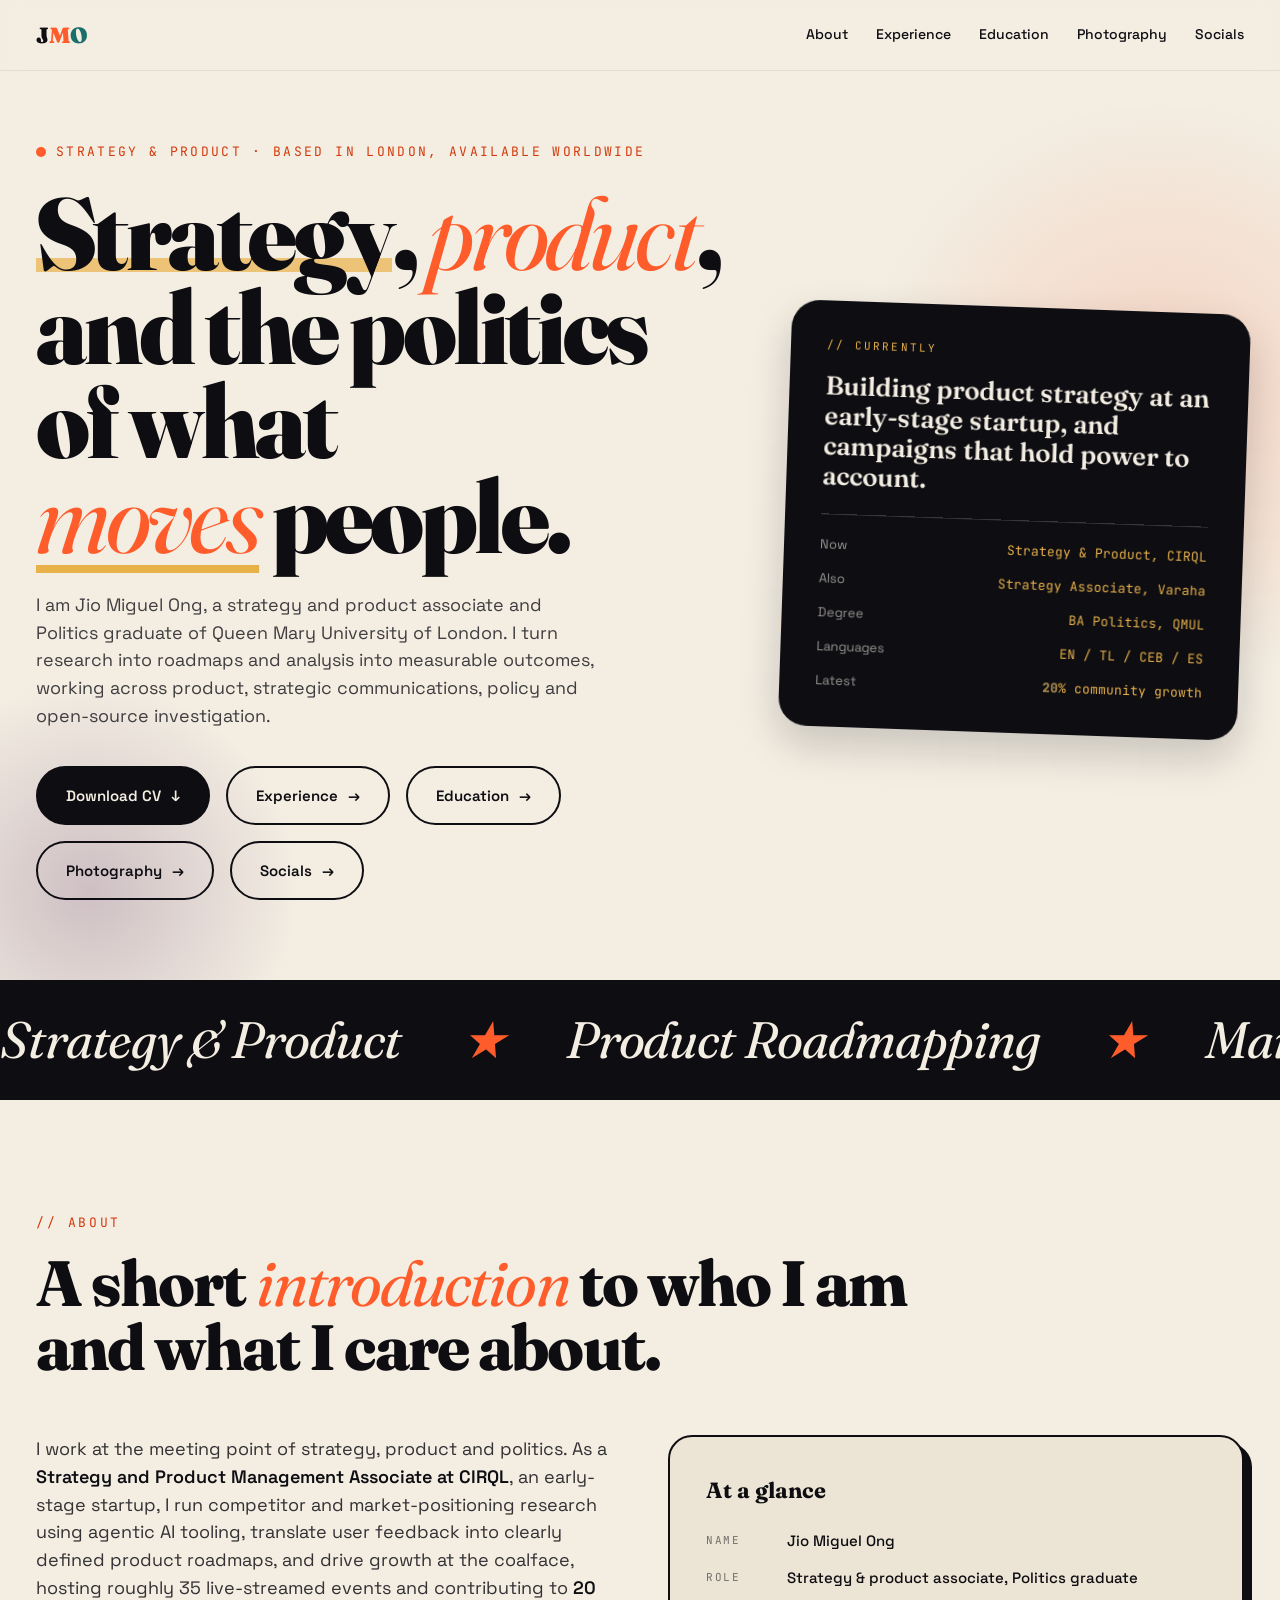
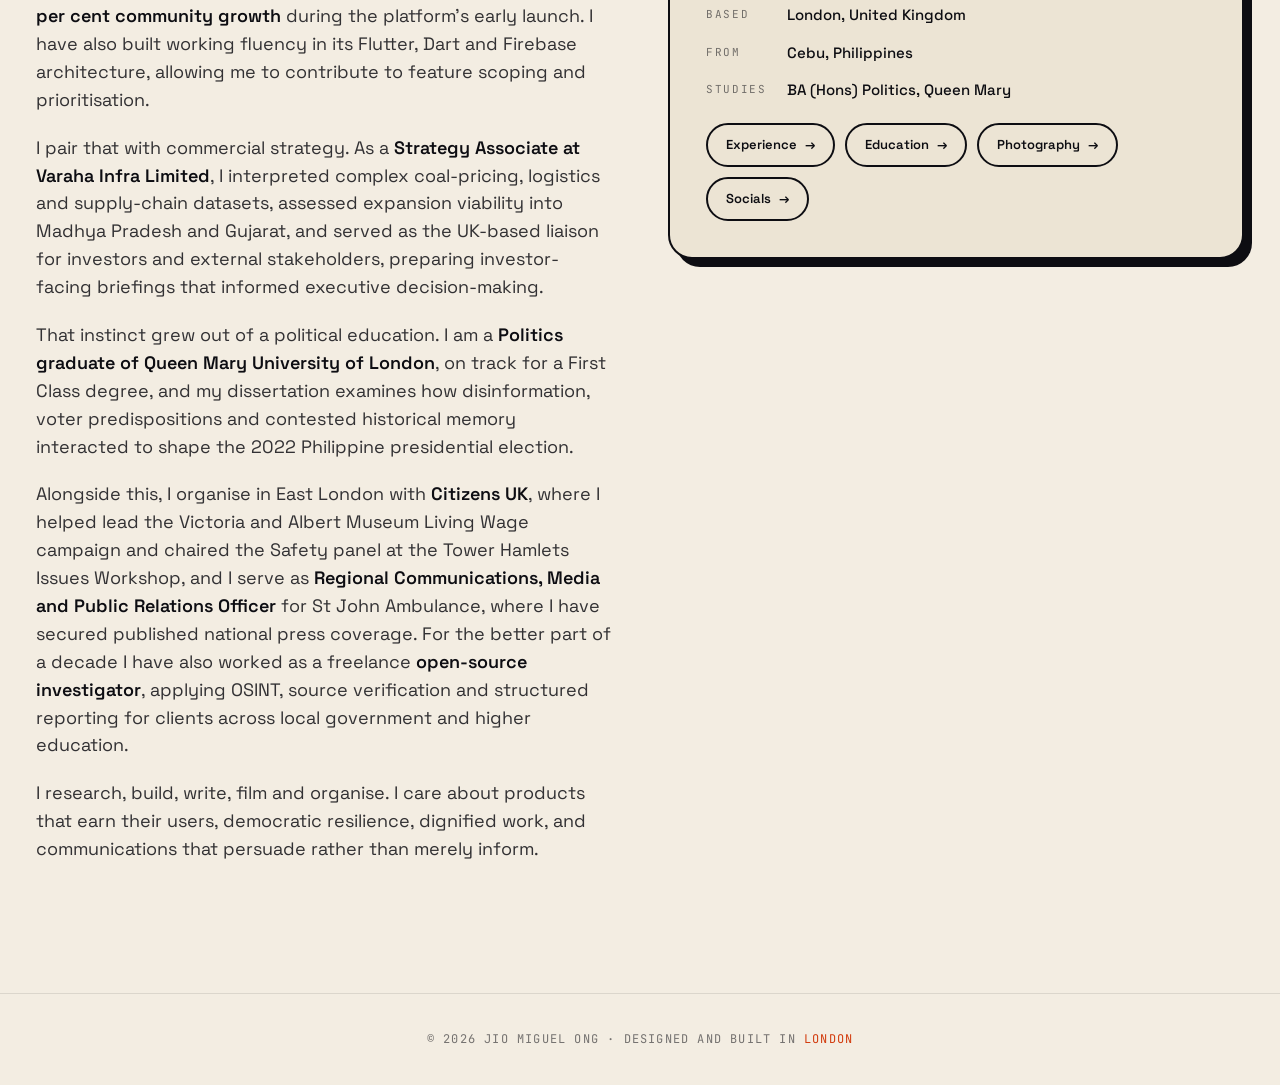
==== index.html @ e97c3dbd "Update font weights for JetBrains Mono in index.html" ====
<!DOCTYPE html>
<html lang="en">
<head>
<meta charset="UTF-8" />
<meta name="viewport" content="width=device-width, initial-scale=1.0" />
<title>Jio Miguel Ong</title>
<meta name="description" content="Personal site of Jio Miguel Ong: strategy and product associate, Politics graduate of Queen Mary University of London, strategic communications professional, community organiser and open-source investigator based in London." />
<link rel="icon" href="/favicon.ico" sizes="any">
<link rel="icon" href="/assets/favicon.svg" type="image/svg+xml">
<link rel="apple-touch-icon" href="/assets/apple-touch-icon.png">
<link rel="preconnect" href="https://fonts.googleapis.com">
<link rel="preconnect" href="https://fonts.gstatic.com" crossorigin>
<link href="https://fonts.googleapis.com/css2?family=Space+Grotesk:wght@400;500;600;700&family=Fraunces:opsz,wght@9..144,400;9..144,600;9..144,800;9..144,900&family=JetBrains+Mono:wght@400;500;700;800&display=swap" rel="stylesheet">
<style>
  :root {
    --ink: #0d0d12;
    --paper: #f3ede2;
    --paper-soft: #ece4d4;
    --accent: #ff5c2b;
    --accent-deep: #d23b0d;
    --plum: #4a1d57;
    --teal: #1a6f6a;
    --gold: #e8b14a;
    --line: #1a1a22;
    --shadow: 0 18px 40px rgba(13, 13, 18, 0.18);
  }

  * { box-sizing: border-box; margin: 0; padding: 0; }

  html { scroll-behavior: smooth; }

  body {
    font-family: "Space Grotesk", -apple-system, system-ui, sans-serif;
    background: var(--paper);
    color: var(--ink);
    line-height: 1.55;
    overflow-x: hidden;
    -webkit-font-smoothing: antialiased;
  }

  ::selection { background: var(--accent); color: var(--paper); }

  a { color: inherit; text-decoration: none; }

  /* =========== NAV =========== */
  nav.top {
    position: fixed;
    top: 0; left: 0; right: 0;
    z-index: 50;
    display: flex;
    justify-content: space-between;
    align-items: center;
    padding: 18px 36px;
    background: rgba(243, 237, 226, 0.85);
    backdrop-filter: blur(10px);
    border-bottom: 1px solid rgba(13, 13, 18, 0.08);
  }
  nav.top .brand {
    font-family: "Fraunces", serif;
    font-weight: 900;
    font-size: 22px;
    letter-spacing: -0.02em;
  }
  nav.top .brand span { color: var(--accent); }
  nav.top ul {
    display: flex;
    gap: 28px;
    list-style: none;
    font-size: 14px;
    font-weight: 500;
    flex-wrap: nowrap;
    min-width: 0;
    overflow-x: auto;
    scrollbar-width: none;
    -webkit-overflow-scrolling: touch;
  }
  nav.top ul::-webkit-scrollbar { display: none; }
  nav.top ul li { flex: 0 0 auto; }
  nav.top ul a {
    position: relative;
    padding-bottom: 4px;
    transition: color 0.25s ease;
  }
  nav.top ul a::after {
    content: "";
    position: absolute;
    left: 0; bottom: 0;
    width: 0; height: 2px;
    background: var(--accent);
    transition: width 0.3s ease;
  }
  nav.top ul a:hover { color: var(--accent); }
  nav.top ul a:hover::after { width: 100%; }

  /* =========== HERO =========== */
  .hero {
    min-height: 100vh;
    padding: 140px 36px 80px;
    display: grid;
    grid-template-columns: 1.2fr 0.8fr;
    gap: 60px;
    align-items: center;
    position: relative;
    overflow: hidden;
  }
  .hero::before {
    content: "";
    position: absolute;
    top: 10%;
    right: -180px;
    width: 600px;
    height: 600px;
    background: radial-gradient(circle, var(--accent) 0%, transparent 70%);
    opacity: 0.18;
    border-radius: 50%;
    animation: drift 14s ease-in-out infinite;
  }
  .hero::after {
    content: "";
    position: absolute;
    bottom: -120px;
    left: -120px;
    width: 420px;
    height: 420px;
    background: radial-gradient(circle, var(--plum) 0%, transparent 70%);
    opacity: 0.22;
    border-radius: 50%;
    animation: drift 18s ease-in-out infinite reverse;
  }
  @keyframes drift {
    0%, 100% { transform: translate(0, 0) scale(1); }
    50% { transform: translate(40px, -30px) scale(1.08); }
  }

  .hero-text { position: relative; z-index: 2; }
  .hero-eyebrow {
    display: inline-flex;
    align-items: center;
    gap: 10px;
    font-family: "JetBrains Mono", monospace;
    font-size: 13px;
    text-transform: uppercase;
    letter-spacing: 0.18em;
    margin-bottom: 24px;
    color: var(--accent-deep);
  }
  .hero-eyebrow .dot {
    width: 10px; height: 10px;
    border-radius: 50%;
    background: var(--accent);
    animation: pulse 2s ease-in-out infinite;
  }
  @keyframes pulse {
    0%, 100% { opacity: 1; transform: scale(1); }
    50% { opacity: 0.45; transform: scale(1.4); }
  }

  .hero h1 {
    font-family: "Fraunces", serif;
    font-weight: 900;
    font-size: clamp(48px, 8vw, 116px);
    line-height: 0.92;
    letter-spacing: -0.035em;
    margin-bottom: 28px;
  }
  .hero h1 em {
    font-style: italic;
    font-weight: 400;
    color: var(--accent);
  }
  .hero h1 .underline {
    position: relative;
    display: inline-block;
  }
  .hero h1 .underline::after {
    content: "";
    position: absolute;
    bottom: 8px; left: 0; right: 0;
    height: 14px;
    background: var(--gold);
    z-index: -1;
    opacity: 0.7;
  }

  .hero-lede {
    font-size: clamp(17px, 1.4vw, 21px);
    max-width: 560px;
    margin-bottom: 36px;
    color: rgba(13, 13, 18, 0.78);
  }

  .hero-cta {
    display: flex;
    gap: 16px;
    flex-wrap: wrap;
  }
  .btn {
    display: inline-flex;
    align-items: center;
    gap: 10px;
    padding: 16px 28px;
    border-radius: 999px;
    font-weight: 600;
    font-size: 15px;
    transition: transform 0.2s ease, box-shadow 0.2s ease;
    border: 2px solid var(--ink);
  }
  .btn-primary {
    background: var(--ink);
    color: var(--paper);
  }
  .btn-primary:hover {
    transform: translate(-3px, -3px);
    box-shadow: 6px 6px 0 var(--accent);
  }
  .btn-ghost { background: transparent; }
  .btn-ghost:hover {
    transform: translate(-3px, -3px);
    box-shadow: 6px 6px 0 var(--ink);
  }
  .btn .arrow { transition: transform 0.25s ease; }
  .btn:hover .arrow { transform: translateX(4px); }

  .hero-card {
    position: relative;
    z-index: 2;
    background: var(--ink);
    color: var(--paper);
    padding: 36px;
    border-radius: 28px;
    transform: rotate(2deg);
    box-shadow: var(--shadow);
    transition: transform 0.4s ease;
  }
  .hero-card:hover { transform: rotate(0deg) scale(1.02); }
  .hero-card .label {
    font-family: "JetBrains Mono", monospace;
    font-size: 11px;
    text-transform: uppercase;
    letter-spacing: 0.2em;
    color: var(--gold);
    margin-bottom: 18px;
  }
  .hero-card h3 {
    font-family: "Fraunces", serif;
    font-size: 26px;
    line-height: 1.15;
    font-weight: 600;
    margin-bottom: 22px;
  }
  .hero-card .ticker {
    display: flex;
    flex-direction: column;
    gap: 14px;
    border-top: 1px solid rgba(243, 237, 226, 0.18);
    padding-top: 20px;
  }
  .hero-card .ticker-row {
    display: flex;
    justify-content: space-between;
    font-size: 13px;
    align-items: baseline;
  }
  .hero-card .ticker-row span:first-child { opacity: 0.6; }
  .hero-card .ticker-row span:last-child {
    font-family: "JetBrains Mono", monospace;
    color: var(--gold);
  }

  /* =========== MARQUEE =========== */
  .marquee {
    background: var(--ink);
    color: var(--paper);
    overflow: hidden;
    border-top: 2px solid var(--ink);
    border-bottom: 2px solid var(--ink);
    padding: 18px 0;
    font-family: "Fraunces", serif;
    font-style: italic;
    font-size: clamp(28px, 4vw, 56px);
    letter-spacing: -0.02em;
  }
  .marquee-track {
    display: flex;
    gap: 60px;
    animation: scroll 36s linear infinite;
    white-space: nowrap;
    width: max-content;
  }
  .marquee-track span { display: inline-flex; align-items: center; gap: 60px; }
  .marquee-track .star { color: var(--accent); }
  @keyframes scroll {
    from { transform: translateX(0); }
    to { transform: translateX(-50%); }
  }

  /* =========== SECTION SHARED =========== */
  section {
    padding: 110px 36px;
    max-width: 1280px;
    margin: 0 auto;
    position: relative;
  }
  .section-tag {
    font-family: "JetBrains Mono", monospace;
    font-size: 13px;
    text-transform: uppercase;
    letter-spacing: 0.2em;
    color: var(--accent-deep);
    margin-bottom: 18px;
    display: inline-block;
  }
  .section-title {
    font-family: "Fraunces", serif;
    font-weight: 800;
    font-size: clamp(38px, 5vw, 72px);
    line-height: 1;
    letter-spacing: -0.03em;
    margin-bottom: 56px;
    max-width: 880px;
  }
  .section-title em {
    font-style: italic;
    font-weight: 400;
    color: var(--accent);
  }

  /* =========== ABOUT =========== */
  #about { background: var(--paper); }
  .about-grid {
    display: grid;
    grid-template-columns: 1fr 1fr;
    gap: 56px;
    align-items: start;
  }
  .about-prose p {
    font-size: 18px;
    margin-bottom: 20px;
    color: rgba(13, 13, 18, 0.84);
  }
  .about-prose strong { color: var(--ink); font-weight: 600; }

  .about-quick {
    background: var(--paper-soft);
    border: 2px solid var(--ink);
    border-radius: 24px;
    padding: 36px;
    box-shadow: 8px 8px 0 var(--ink);
    position: sticky;
    top: 110px;
  }
  .about-quick h4 {
    font-family: "Fraunces", serif;
    font-weight: 700;
    font-size: 22px;
    margin-bottom: 22px;
  }
  .about-quick dl {
    display: grid;
    grid-template-columns: auto 1fr;
    gap: 14px 20px;
    font-size: 15px;
  }
  .about-quick dt {
    font-family: "JetBrains Mono", monospace;
    font-size: 11px;
    text-transform: uppercase;
    letter-spacing: 0.15em;
    color: rgba(13, 13, 18, 0.55);
    align-self: center;
  }
  .about-quick dd { font-weight: 500; }

  .pill-row {
    display: flex;
    flex-wrap: wrap;
    gap: 8px;
    margin-top: 22px;
  }
  .pill {
    background: var(--ink);
    color: var(--paper);
    padding: 6px 14px;
    border-radius: 999px;
    font-size: 12px;
    font-family: "JetBrains Mono", monospace;
  }
  .pill.alt { background: var(--accent); color: var(--paper); }
  .pill.gold { background: var(--gold); color: var(--ink); }
  .pill.plum { background: var(--plum); color: var(--paper); }
  .pill.teal { background: var(--teal); color: var(--paper); }

  .page-links {
    display: flex;
    flex-wrap: wrap;
    gap: 10px;
    margin-top: 22px;
  }
  .page-links a {
    display: inline-flex;
    align-items: center;
    gap: 8px;
    padding: 10px 18px;
    border-radius: 999px;
    border: 2px solid var(--ink);
    font-weight: 600;
    font-size: 13px;
    transition: transform 0.2s ease, box-shadow 0.2s ease, background 0.2s ease, color 0.2s ease;
  }
  .page-links a:hover {
    background: var(--ink);
    color: var(--paper);
    transform: translate(-2px, -2px);
    box-shadow: 4px 4px 0 var(--accent);
  }
  .page-links a .arrow { transition: transform 0.25s ease; }
  .page-links a:hover .arrow { transform: translateX(3px); }

  /* =========== EXPERIENCE / EDUCATION =========== */
  #experience { background: var(--ink); color: var(--paper); border-radius: 36px 36px 0 0; }
  #experience .section-tag { color: var(--gold); }
  #experience .section-title em { color: var(--gold); }

  .timeline {
    display: flex;
    flex-direction: column;
    gap: 18px;
  }
  .role {
    border: 1px solid rgba(243, 237, 226, 0.18);
    border-radius: 20px;
    padding: 28px 32px;
    display: grid;
    grid-template-columns: 200px 1fr auto;
    gap: 24px;
    align-items: start;
    transition: background 0.25s ease, border-color 0.25s ease, transform 0.25s ease;
    cursor: default;
  }
  .role:hover {
    background: rgba(255, 92, 43, 0.08);
    border-color: var(--accent);
    transform: translateX(6px);
  }
  .role .when {
    font-family: "JetBrains Mono", monospace;
    font-size: 12px;
    text-transform: uppercase;
    letter-spacing: 0.12em;
    color: var(--gold);
    padding-top: 4px;
  }
  .role .what h3 {
    font-family: "Fraunces", serif;
    font-size: 22px;
    font-weight: 600;
    margin-bottom: 4px;
    line-height: 1.2;
  }
  .role .what .org {
    font-size: 14px;
    opacity: 0.7;
    margin-bottom: 12px;
  }
  .role .what p {
    font-size: 14.5px;
    color: rgba(243, 237, 226, 0.78);
    max-width: 720px;
  }
  .role .tag {
    font-family: "JetBrains Mono", monospace;
    font-size: 11px;
    padding: 6px 12px;
    border-radius: 999px;
    border: 1px solid rgba(243, 237, 226, 0.3);
    text-transform: uppercase;
    letter-spacing: 0.12em;
    align-self: start;
    white-space: nowrap;
  }
  .role .tag.organising { background: var(--accent); border-color: var(--accent); color: var(--paper); }
  .role .tag.comms { background: var(--plum); border-color: var(--plum); color: var(--paper); }
  .role .tag.osint { background: var(--teal); border-color: var(--teal); color: var(--paper); }
  .role .tag.hospitality { background: var(--gold); border-color: var(--gold); color: var(--ink); }
  .role .tag.community { background: rgba(243, 237, 226, 0.12); }
  .role .tag.ops { background: rgba(243, 237, 226, 0.12); }

  .group-title {
    font-family: "JetBrains Mono", monospace;
    font-size: 12px;
    text-transform: uppercase;
    letter-spacing: 0.2em;
    color: var(--gold);
    margin: 36px 0 12px;
    padding-top: 28px;
    border-top: 1px dashed rgba(243, 237, 226, 0.2);
  }
  .group-title:first-child { margin-top: 0; padding-top: 0; border-top: none; }

  /* Education block */
  .edu-grid {
    display: grid;
    grid-template-columns: 1fr 1fr;
    gap: 24px;
    margin-bottom: 56px;
  }
  .edu-card {
    background: rgba(243, 237, 226, 0.06);
    border: 1px solid rgba(243, 237, 226, 0.18);
    border-radius: 20px;
    padding: 32px;
    transition: transform 0.25s ease, background 0.25s ease;
  }
  .edu-card:hover {
    transform: translateY(-4px);
    background: rgba(232, 177, 74, 0.12);
  }
  .edu-card .when {
    font-family: "JetBrains Mono", monospace;
    font-size: 12px;
    color: var(--gold);
    margin-bottom: 14px;
    letter-spacing: 0.1em;
  }
  .edu-card h3 {
    font-family: "Fraunces", serif;
    font-size: 24px;
    font-weight: 700;
    margin-bottom: 6px;
    line-height: 1.2;
  }
  .edu-card .institution {
    font-size: 15px;
    opacity: 0.75;
    margin-bottom: 16px;
  }
  .edu-card .achievement {
    display: inline-block;
    background: var(--accent);
    color: var(--paper);
    padding: 5px 12px;
    border-radius: 999px;
    font-size: 12px;
    font-weight: 600;
    font-family: "JetBrains Mono", monospace;
    text-transform: uppercase;
    letter-spacing: 0.1em;
  }
  .edu-card .dissertation {
    margin-top: 18px;
    padding-top: 18px;
    border-top: 1px dashed rgba(243, 237, 226, 0.18);
    font-size: 14px;
    color: rgba(243, 237, 226, 0.78);
  }
  .edu-card .dissertation strong {
    color: var(--paper);
    display: block;
    margin-bottom: 4px;
    font-family: "Fraunces", serif;
    font-weight: 600;
    font-size: 15px;
  }

  /* =========== CONTACT =========== */
  #contact {
    background: var(--paper);
    text-align: left;
    padding-bottom: 60px;
  }
  .contact-shell {
    background: var(--accent);
    color: var(--paper);
    border-radius: 36px;
    padding: 80px 60px;
    position: relative;
    overflow: hidden;
  }
  .contact-shell::before {
    content: "";
    position: absolute;
    top: -100px; right: -100px;
    width: 360px; height: 360px;
    background: var(--plum);
    border-radius: 50%;
    opacity: 0.5;
  }
  .contact-shell::after {
    content: "";
    position: absolute;
    bottom: -120px; left: -60px;
    width: 280px; height: 280px;
    background: var(--gold);
    border-radius: 50%;
    opacity: 0.65;
  }
  .contact-shell .inner { position: relative; z-index: 2; }
  .contact-shell h2 {
    font-family: "Fraunces", serif;
    font-weight: 800;
    font-size: clamp(40px, 6vw, 92px);
    line-height: 1;
    letter-spacing: -0.03em;
    margin-bottom: 24px;
    max-width: 900px;
  }
  .contact-shell h2 em { font-style: italic; font-weight: 400; }
  .contact-shell .lede {
    font-size: 18px;
    max-width: 620px;
    margin-bottom: 44px;
    opacity: 0.92;
  }

  .contact-grid {
    display: grid;
    grid-template-columns: repeat(auto-fit, minmax(220px, 1fr));
    gap: 18px;
  }
  .contact-card {
    background: var(--ink);
    color: var(--paper);
    padding: 28px;
    border-radius: 22px;
    transition: transform 0.25s ease, box-shadow 0.25s ease;
    display: flex;
    flex-direction: column;
    justify-content: space-between;
    min-height: 160px;
  }
  .contact-card:hover {
    transform: translate(-4px, -4px);
    box-shadow: 8px 8px 0 var(--paper);
  }
  .contact-card .channel {
    font-family: "JetBrains Mono", monospace;
    font-size: 11px;
    text-transform: uppercase;
    letter-spacing: 0.2em;
    color: var(--gold);
    margin-bottom: 10px;
  }
  .contact-card .handle {
    font-family: "Fraunces", serif;
    font-size: 22px;
    font-weight: 600;
    line-height: 1.15;
    word-break: break-word;
  }
  .contact-card .arrow-circle {
    margin-top: 16px;
    width: 36px; height: 36px;
    border-radius: 50%;
    background: var(--accent);
    display: flex;
    align-items: center;
    justify-content: center;
    font-size: 16px;
    transition: transform 0.25s ease;
  }
  .contact-card:hover .arrow-circle { transform: rotate(-45deg); }

  /* =========== FOOTER =========== */
  footer {
    padding: 36px;
    text-align: center;
    background: var(--paper);
    border-top: 1px solid rgba(13, 13, 18, 0.1);
    font-family: "JetBrains Mono", monospace;
    font-size: 12px;
    letter-spacing: 0.1em;
    text-transform: uppercase;
    color: rgba(13, 13, 18, 0.55);
  }
  footer span { color: var(--accent-deep); }

  /* =========== RESPONSIVE =========== */
  @media (max-width: 900px) {
    nav.top { padding: 14px 20px; }
    nav.top ul { gap: 16px; font-size: 13px; }    .hero {
      grid-template-columns: 1fr;
      padding: 120px 20px 60px;
      gap: 40px;
    }
    .hero-card { transform: rotate(0); }
    section { padding: 70px 20px; }
    .about-grid { grid-template-columns: 1fr; gap: 36px; }
    .about-quick { position: static; }
    .role {
      grid-template-columns: 1fr;
      gap: 12px;
    }
    .role .when { font-size: 11px; }
    .edu-grid { grid-template-columns: 1fr; }
    .contact-shell { padding: 50px 26px; }
  }

  /* fade-in on scroll */
  .reveal { opacity: 0; transform: translateY(28px); transition: opacity 0.7s ease, transform 0.7s ease; }
  .reveal.in { opacity: 1; transform: translateY(0); }

  /* rotating hero word */
  .rotate-word {
    display: inline-block;
    position: relative;
    font-style: italic;
    font-weight: 400;
    color: var(--accent);
  }
  .rotate-word .word {
    display: inline-block;
    transition: opacity 0.4s ease, transform 0.4s ease;
    text-decoration: underline;
    text-decoration-color: var(--gold);
    text-decoration-thickness: 0.08em;
    text-underline-offset: 0.12em;
  }
  .rotate-word.swap .word { opacity: 0; transform: translateY(-10px); }

  /* count-up stat colour */
  .hero-card .ticker-row span:last-child .count { color: #ffd271; font-weight: 900; }

  /* hero card tilt */
  .hero-card { will-change: transform; }

  @media (prefers-reduced-motion: reduce) {
    .reveal { opacity: 1 !important; transform: none !important; }
    .hero::before, .hero::after, .marquee-track,
    .hero-eyebrow .dot { animation: none !important; }
    .rotate-word .word { transition: none !important; }
    html { scroll-behavior: auto; }
  }
</style>
<noscript><style>.reveal { opacity: 1 !important; transform: none !important; }</style></noscript>
</head>
<body>

<nav class="top">
  <a href="#top" class="brand">J<span>M</span><span style="color:#1a6f6a">O</span></a>
  <ul>
    <li><a href="/">About</a></li>
    <li><a href="/experience">Experience</a></li>
    <li><a href="/education">Education</a></li>
    <li><a href="/photography">Photography</a></li>
    <li><a href="/socials">Socials</a></li>
  </ul>
</nav>

<header class="hero" id="top">
  <div class="hero-text">
    <div class="hero-eyebrow">
      <span class="dot"></span>
      Strategy &amp; product · Based in London, available worldwide
    </div>
    <h1>
      <span class="underline">Strategy</span>, <em>product</em>, and the politics of what <br><span class="rotate-word"><span class="word">moves</span></span> people.
    </h1>
    <p class="hero-lede">
      I am Jio Miguel Ong, a strategy and product associate and Politics graduate of Queen Mary University of London. I turn research into roadmaps and analysis into measurable outcomes, working across product, strategic communications, policy and open-source investigation.
    </p>
    <div class="hero-cta">
      <a class="btn btn-primary" href="/assets/Jio-Miguel-Ong-CV.pdf" download="Jio-Miguel-Ong-CV.pdf">Download CV <span class="arrow">&darr;</span></a>
      <a class="btn btn-ghost" href="/experience">Experience <span class="arrow">&rarr;</span></a>
      <a class="btn btn-ghost" href="/education">Education <span class="arrow">&rarr;</span></a>
      <a class="btn btn-ghost" href="/photography">Photography <span class="arrow">&rarr;</span></a>
      <a class="btn btn-ghost" href="/socials">Socials <span class="arrow">&rarr;</span></a>
    </div>
  </div>

  <aside class="hero-card">
    <div class="label">// Currently</div>
    <h3>Building product strategy at an early-stage startup, and campaigns that hold power to account.</h3>
    <div class="ticker">
      <div class="ticker-row"><span>Now</span><span>Strategy &amp; Product, CIRQL</span></div>
      <div class="ticker-row"><span>Also</span><span>Strategy Associate, Varaha</span></div>
      <div class="ticker-row"><span>Degree</span><span>BA Politics, QMUL</span></div>
      <div class="ticker-row"><span>Languages</span><span>EN / TL / CEB / ES</span></div>
      <div class="ticker-row"><span>Latest</span><span><span class="count" data-target="20">0</span>% community growth</span></div>
    </div>
  </aside>
</header>

<div class="marquee">
  <div class="marquee-track">
    <span>Strategy &amp; Product <span class="star">&#9733;</span> Product Roadmapping <span class="star">&#9733;</span> Market Analysis <span class="star">&#9733;</span> Strategic Communications <span class="star">&#9733;</span> Community Organising <span class="star">&#9733;</span> Open-Source Investigation <span class="star">&#9733;</span> Public Policy <span class="star">&#9733;</span></span>
    <span>Strategy &amp; Product <span class="star">&#9733;</span> Product Roadmapping <span class="star">&#9733;</span> Market Analysis <span class="star">&#9733;</span> Strategic Communications <span class="star">&#9733;</span> Community Organising <span class="star">&#9733;</span> Open-Source Investigation <span class="star">&#9733;</span> Public Policy <span class="star">&#9733;</span></span>
  </div>
</div>

<section id="about">
  <span class="section-tag reveal">// About</span>
  <h2 class="section-title reveal">A short <em>introduction</em> to who I am and what I care about.</h2>

  <div class="about-grid">
    <div class="about-prose reveal">
      <p>I work at the meeting point of strategy, product and politics. As a <strong>Strategy and Product Management Associate at CIRQL</strong>, an early-stage startup, I run competitor and market-positioning research using agentic AI tooling, translate user feedback into clearly defined product roadmaps, and drive growth at the coalface, hosting roughly 35 live-streamed events and contributing to <strong>20 per cent community growth</strong> during the platform's early launch. I have also built working fluency in its Flutter, Dart and Firebase architecture, allowing me to contribute to feature scoping and prioritisation.</p>

      <p>I pair that with commercial strategy. As a <strong>Strategy Associate at Varaha Infra Limited</strong>, I interpreted complex coal-pricing, logistics and supply-chain datasets, assessed expansion viability into Madhya Pradesh and Gujarat, and served as the UK-based liaison for investors and external stakeholders, preparing investor-facing briefings that informed executive decision-making.</p>

      <p>That instinct grew out of a political education. I am a <strong>Politics graduate of Queen Mary University of London</strong>, on track for a First Class degree, and my dissertation examines how disinformation, voter predispositions and contested historical memory interacted to shape the 2022 Philippine presidential election.</p>

      <p>Alongside this, I organise in East London with <strong>Citizens UK</strong>, where I helped lead the Victoria and Albert Museum Living Wage campaign and chaired the Safety panel at the Tower Hamlets Issues Workshop, and I serve as <strong>Regional Communications, Media and Public Relations Officer</strong> for St John Ambulance, where I have secured published national press coverage. For the better part of a decade I have also worked as a freelance <strong>open-source investigator</strong>, applying OSINT, source verification and structured reporting for clients across local government and higher education.</p>

      <p>I research, build, write, film and organise. I care about products that earn their users, democratic resilience, dignified work, and communications that persuade rather than merely inform.</p>
    </div>

    <aside class="about-quick reveal">
      <h4>At a glance</h4>
      <dl>
        <dt>Name</dt><dd>Jio Miguel Ong</dd>
        <dt>Role</dt><dd>Strategy &amp; product associate, Politics graduate</dd>
        <dt>Based</dt><dd>London, United Kingdom</dd>
        <dt>From</dt><dd>Cebu, Philippines</dd>
        <dt>Studies</dt><dd>BA (Hons) Politics, Queen Mary</dd>
      </dl>

      <div class="page-links">
        <a href="/experience">Experience <span class="arrow">&rarr;</span></a>
        <a href="/education">Education <span class="arrow">&rarr;</span></a>
        <a href="/photography">Photography <span class="arrow">&rarr;</span></a>
        <a href="/socials">Socials <span class="arrow">&rarr;</span></a>
      </div>
    </aside>
  </div>
</section>


<footer>
  &copy; 2026 Jio Miguel Ong &middot; Designed and built in <span>London</span>
</footer>

<script>
(function () {
  var reduce = window.matchMedia('(prefers-reduced-motion: reduce)').matches;

  /* Scroll reveal */
  var reveals = document.querySelectorAll('.reveal');
  if ('IntersectionObserver' in window && !reduce) {
    var io = new IntersectionObserver(function (entries) {
      entries.forEach(function (e) {
        if (e.isIntersecting) { e.target.classList.add('in'); io.unobserve(e.target); }
      });
    }, { threshold: 0.15 });
    reveals.forEach(function (el) { io.observe(el); });
  } else {
    reveals.forEach(function (el) { el.classList.add('in'); });
  }

  /* Rotating hero word */
  var rw = document.querySelector('.rotate-word');
  if (rw && !reduce) {
    var words = ['moves', 'shapes', 'persuades', 'mobilises'];
    var wordEl = rw.querySelector('.word');
    var i = 0;
    setInterval(function () {
      rw.classList.add('swap');
      setTimeout(function () {
        i = (i + 1) % words.length;
        wordEl.textContent = words[i];
        rw.classList.remove('swap');
      }, 400);
    }, 2800);
  }

  /* 3D tilt on the hero card */
  var card = document.querySelector('.hero-card');
  if (card && !reduce && window.matchMedia('(hover: hover)').matches) {
    card.addEventListener('mousemove', function (e) {
      var r = card.getBoundingClientRect();
      var px = (e.clientX - r.left) / r.width - 0.5;
      var py = (e.clientY - r.top) / r.height - 0.5;
      card.style.transform = 'perspective(900px) rotateX(' + (-py * 6).toFixed(2) +
        'deg) rotateY(' + (px * 6).toFixed(2) + 'deg) rotate(2deg) scale(1.02)';
    });
    card.addEventListener('mouseleave', function () { card.style.transform = ''; });
  }

  /* Count-up stat */
  function animateCount(el) {
    var target = parseInt(el.getAttribute('data-target'), 10) || 0;
    if (reduce) { el.textContent = target; return; }
    var dur = 1300, start = null;
    requestAnimationFrame(function step(ts) {
      if (!start) start = ts;
      var p = Math.min((ts - start) / dur, 1);
      var eased = 1 - Math.pow(1 - p, 3);
      el.textContent = Math.round(eased * target);
      if (p < 1) requestAnimationFrame(step);
    });
  }
  var counters = document.querySelectorAll('.count');
  if ('IntersectionObserver' in window) {
    var cio = new IntersectionObserver(function (entries) {
      entries.forEach(function (e) {
        if (e.isIntersecting) { var t = e.target; setTimeout(function () { animateCount(t); }, 650); cio.unobserve(t); }
      });
    }, { threshold: 0.5 });
    counters.forEach(function (el) { cio.observe(el); });
  } else {
    counters.forEach(animateCount);
  }
})();
</script>

</body>
</html>
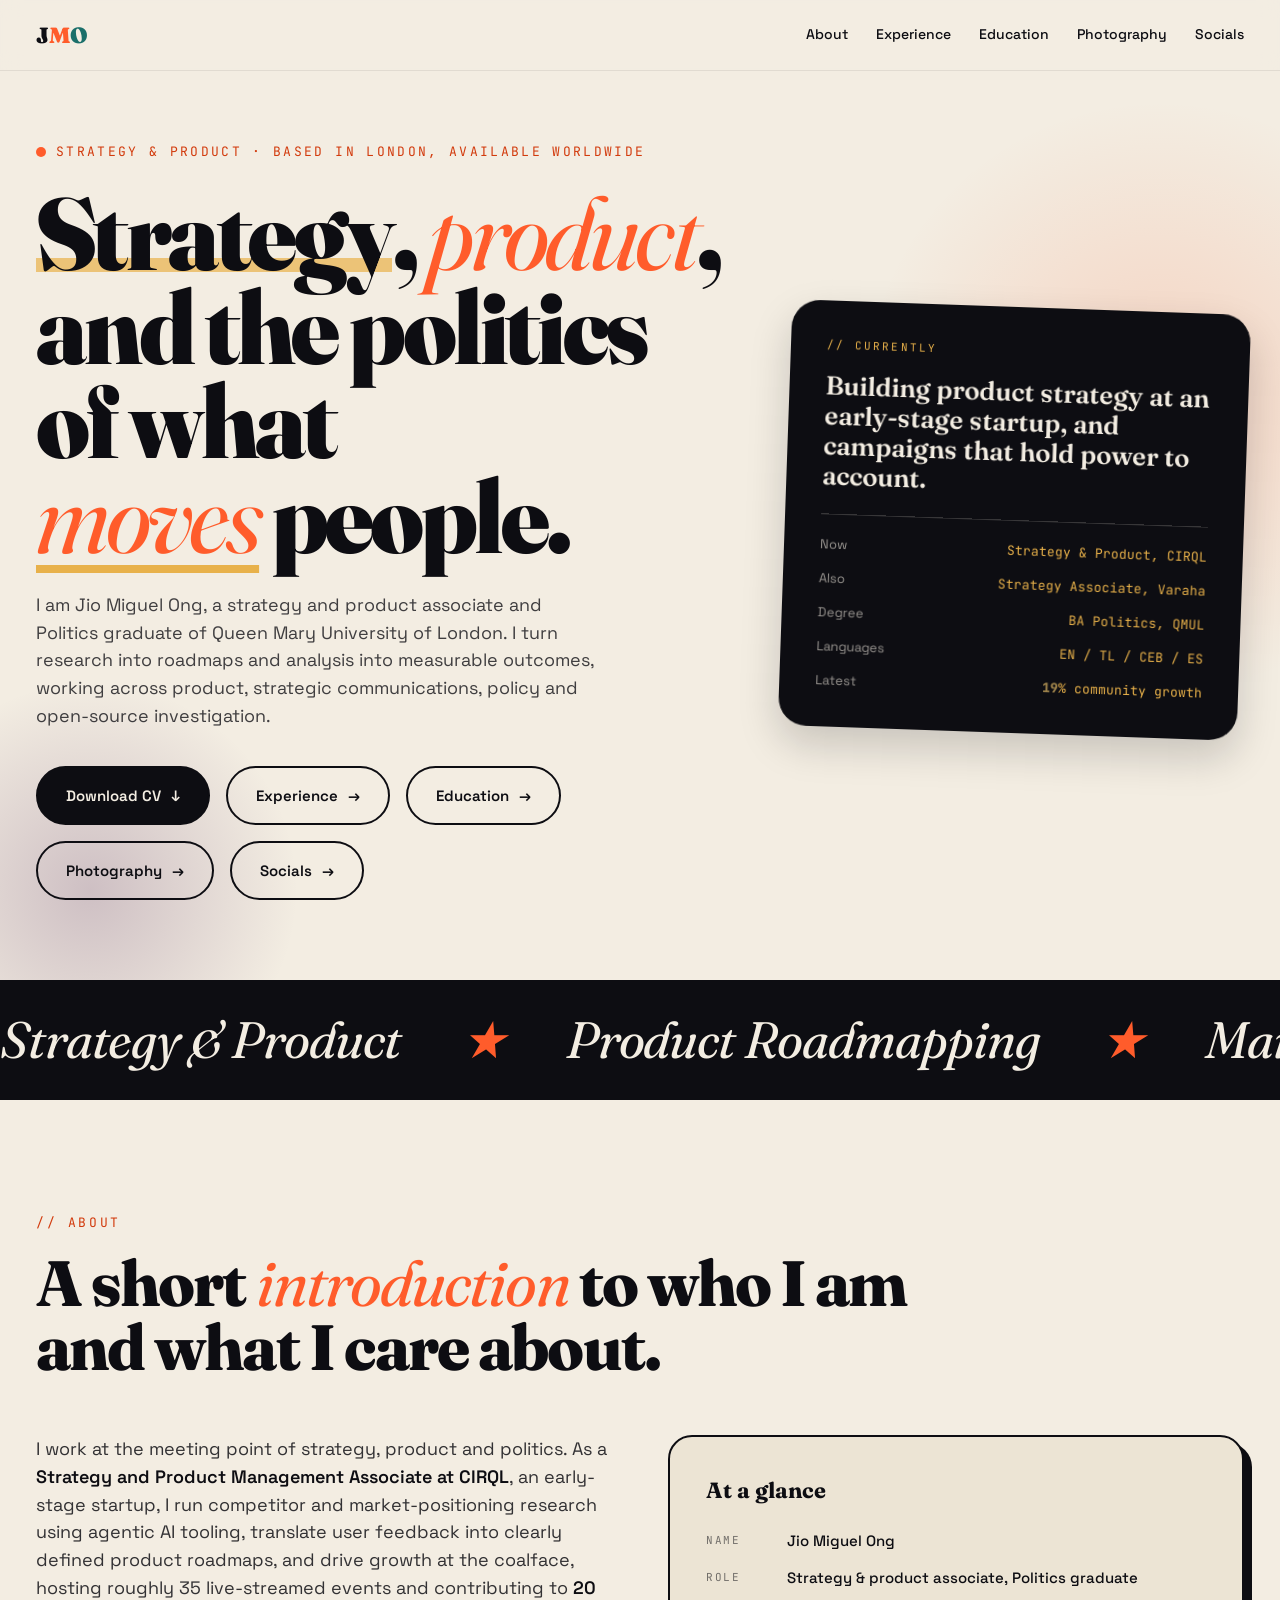
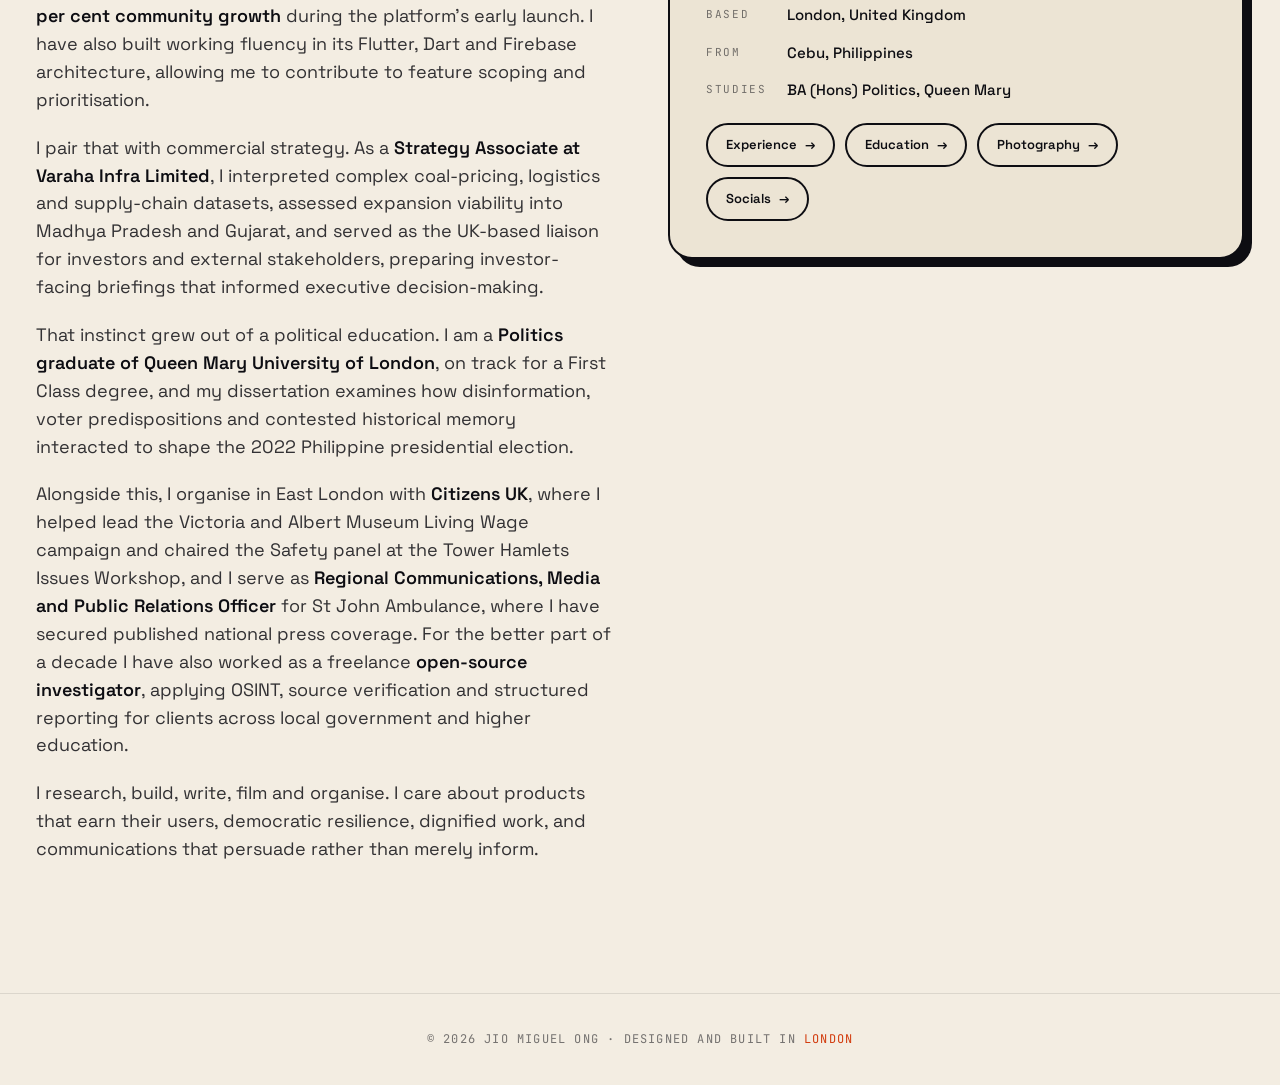
==== commit e3efa99d: "Change font-weight from 900 to 800 for count Reduced font-weight of last child count in ticker row." ====
--- a/index.html
+++ b/index.html
@@ -718,7 +718,7 @@
   .rotate-word.swap .word { opacity: 0; transform: translateY(-10px); }
 
   /* count-up stat colour */
-  .hero-card .ticker-row span:last-child .count { color: #ffd271; font-weight: 900; }
+  .hero-card .ticker-row span:last-child .count { color: #ffd271; font-weight: 800; }
 
   /* hero card tilt */
   .hero-card { will-change: transform; }
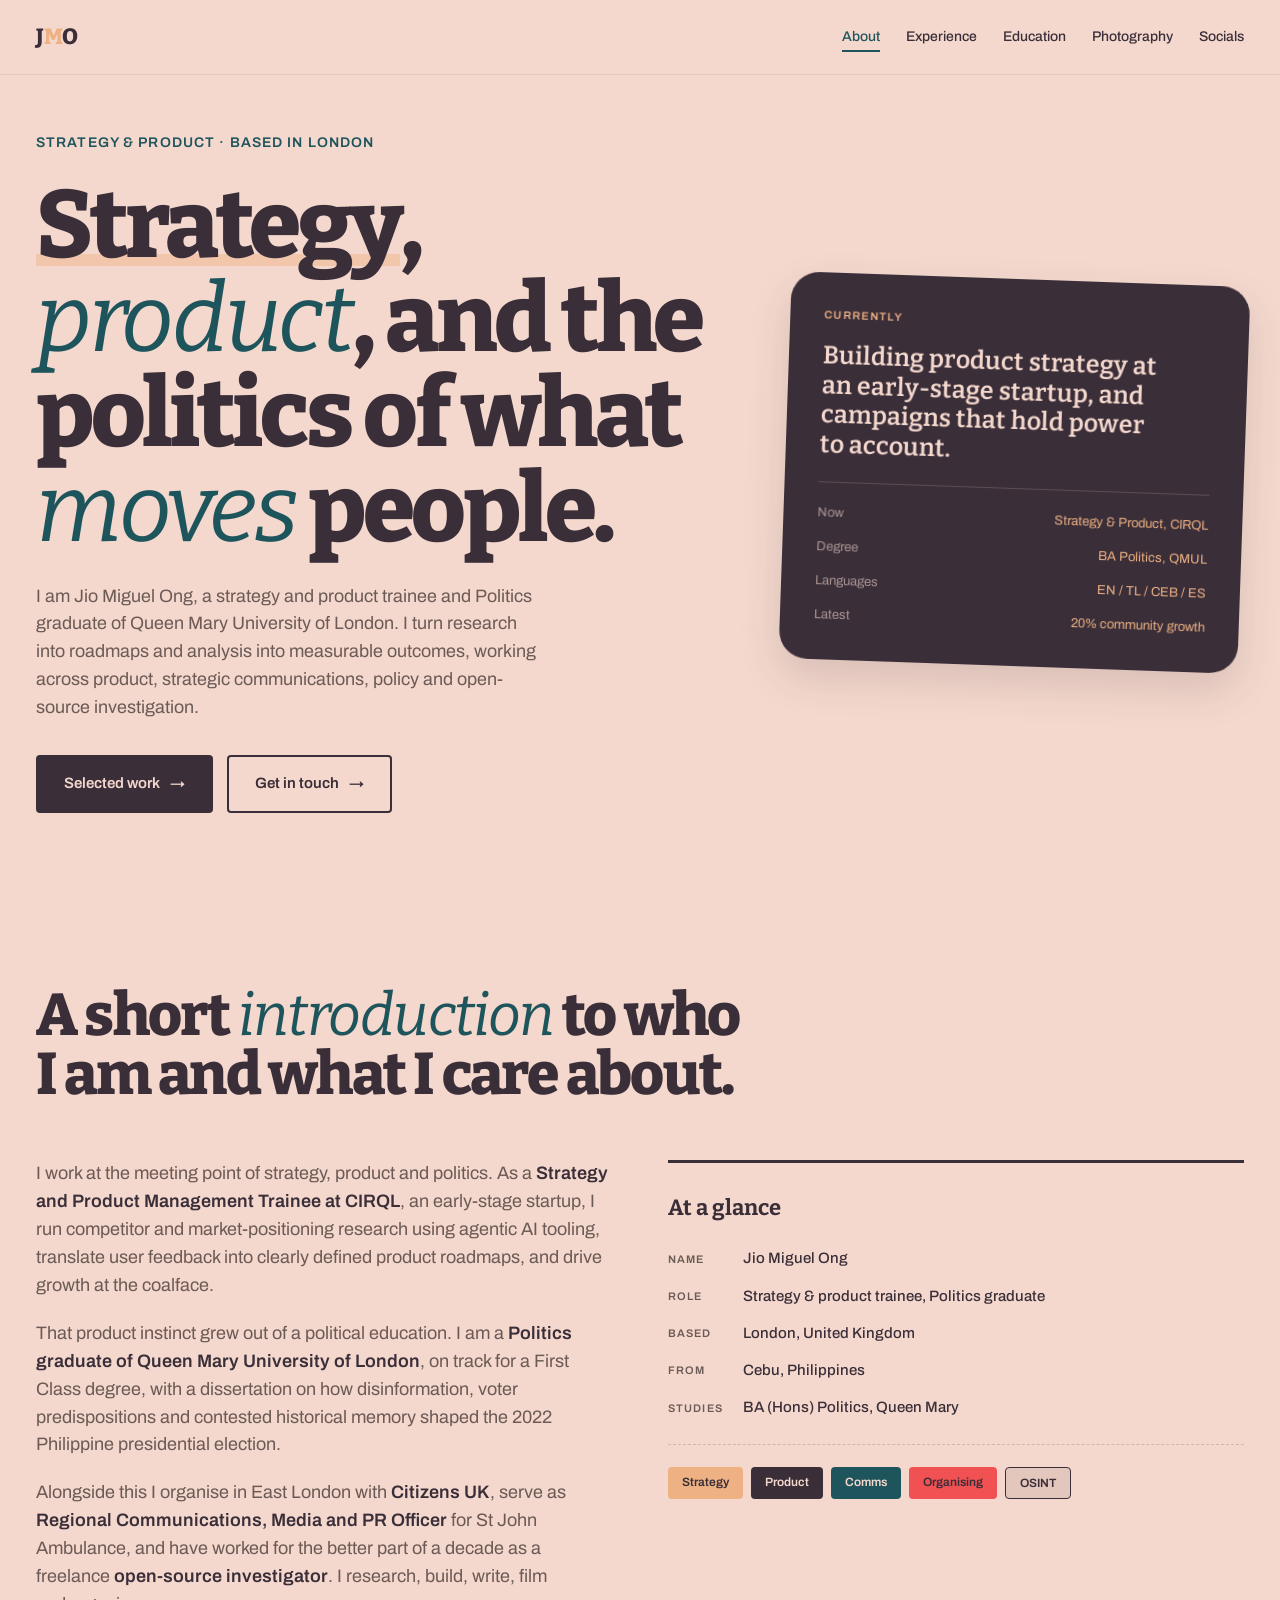
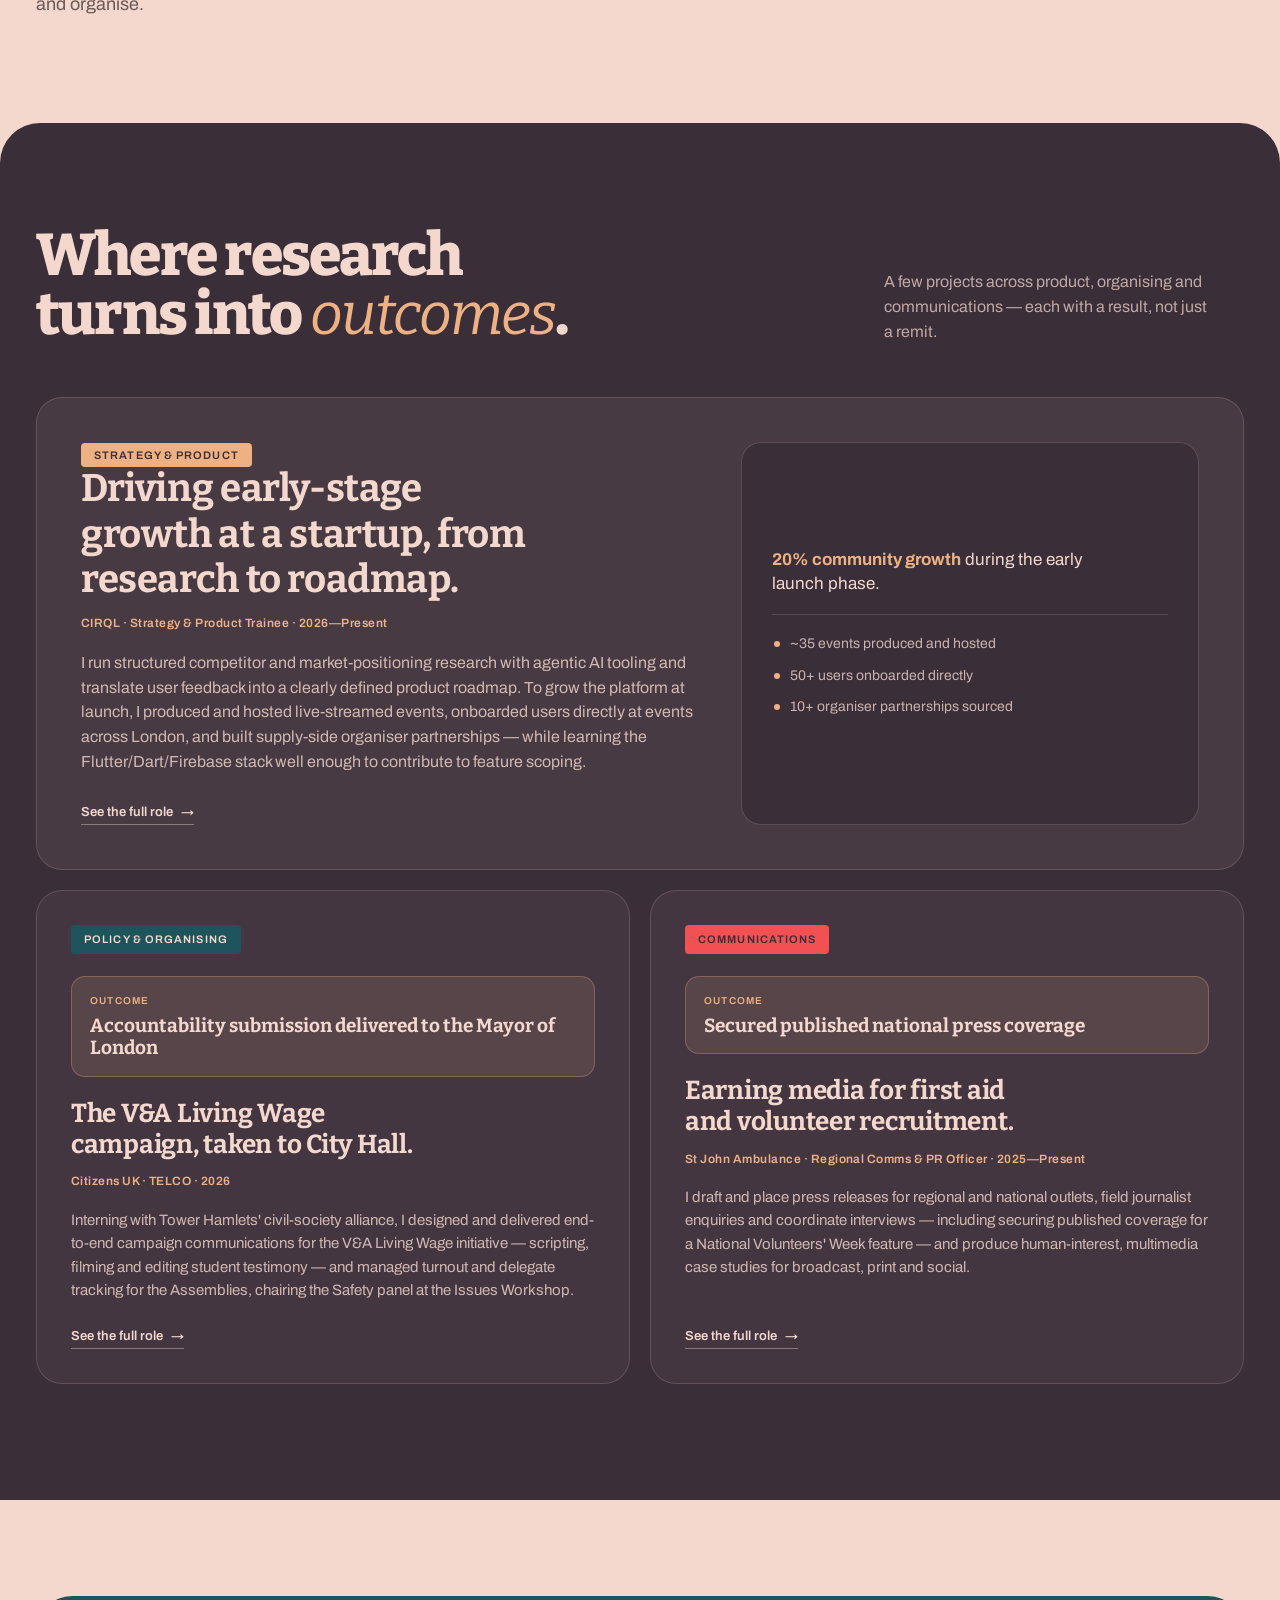
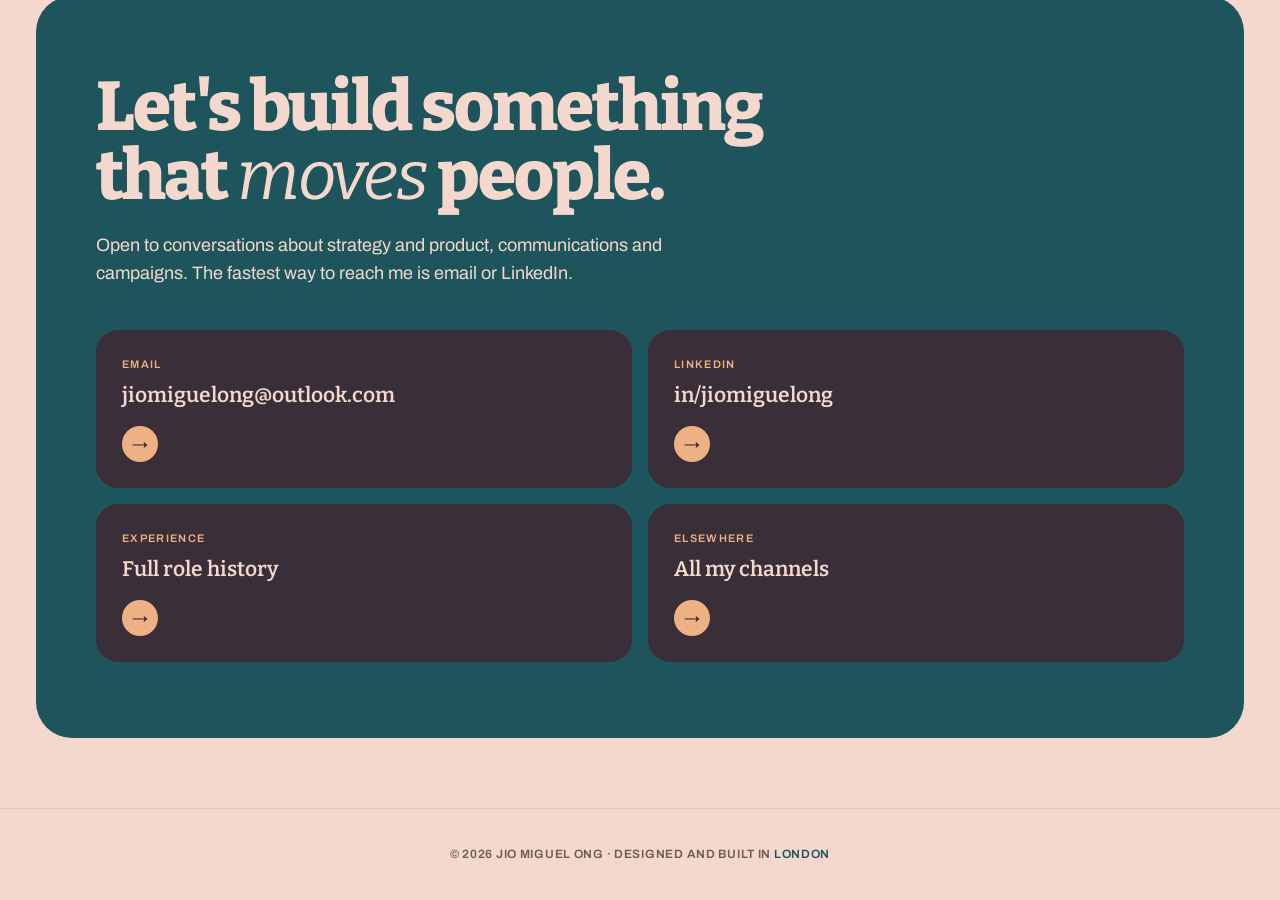
==== commit 8da277e8: "Add files via upload" ====
--- a/index.html
+++ b/index.html
@@ -3,742 +3,348 @@
 <head>
 <meta charset="UTF-8" />
 <meta name="viewport" content="width=device-width, initial-scale=1.0" />
-<title>Jio Miguel Ong</title>
-<meta name="description" content="Personal site of Jio Miguel Ong: strategy and product associate, Politics graduate of Queen Mary University of London, strategic communications professional, community organiser and open-source investigator based in London." />
+<title>Jio Miguel Ong — Strategy &amp; Product, Communications and Community Organising</title>
+<meta name="description" content="Personal site of Jio Miguel Ong: strategy and product trainee, Politics graduate of Queen Mary University of London, strategic communications professional, community organiser and open-source investigator based in London." />
+<link rel="canonical" href="https://jiomiguelong.uk/" />
+
+<meta property="og:type" content="website" />
+<meta property="og:site_name" content="Jio Miguel Ong" />
+<meta property="og:url" content="https://jiomiguelong.uk/" />
+<meta property="og:title" content="Jio Miguel Ong — Strategy &amp; Product, Communications &amp; Organising" />
+<meta property="og:description" content="Strategy and product trainee and Politics graduate of Queen Mary University of London. I turn research into roadmaps, campaigns that hold power to account, and communications that persuade." />
+<meta property="og:image" content="https://jiomiguelong.uk/og-image.png" />
+<meta property="og:image:width" content="925" />
+<meta property="og:image:height" content="486" />
+<meta property="og:image:alt" content="Jio Miguel Ong — strategy and product, communications and organising." />
+<meta name="twitter:card" content="summary_large_image" />
+<meta name="twitter:title" content="Jio Miguel Ong — Strategy &amp; Product, Communications &amp; Organising" />
+<meta name="twitter:description" content="Strategy and product trainee and Politics graduate of QMUL. Research into roadmaps, campaigns that hold power to account, communications that persuade." />
+<meta name="twitter:image" content="https://jiomiguelong.uk/og-image.png" />
+<meta name="theme-color" content="#F4D8CD" />
 <link rel="icon" href="/favicon.ico" sizes="any">
 <link rel="icon" href="/assets/favicon.svg" type="image/svg+xml">
 <link rel="apple-touch-icon" href="/assets/apple-touch-icon.png">
+
 <link rel="preconnect" href="https://fonts.googleapis.com">
 <link rel="preconnect" href="https://fonts.gstatic.com" crossorigin>
-<link href="https://fonts.googleapis.com/css2?family=Space+Grotesk:wght@400;500;600;700&family=Fraunces:opsz,wght@9..144,400;9..144,600;9..144,800;9..144,900&family=JetBrains+Mono:wght@400;500;700;800&display=swap" rel="stylesheet">
+<link href="https://fonts.googleapis.com/css2?family=Archivo:wght@400;500;600;700&family=Bitter:ital,wght@0,600;0,700;0,800;1,400&display=swap" rel="stylesheet">
+<link rel="stylesheet" href="shared.css">
+
+<script type="application/ld+json">
+{
+  "@context": "https://schema.org",
+  "@type": "Person",
+  "name": "Jio Miguel Ong",
+  "url": "https://jiomiguelong.uk/",
+  "image": "https://jiomiguelong.uk/og-image.png",
+  "jobTitle": "Strategy & Product Management Trainee",
+  "worksFor": { "@type": "Organization", "name": "CIRQL" },
+  "alumniOf": { "@type": "CollegeOrUniversity", "name": "Queen Mary University of London" },
+  "homeLocation": { "@type": "Place", "name": "London, United Kingdom" },
+  "knowsLanguage": ["English", "Tagalog", "Cebuano", "Spanish"],
+  "sameAs": [
+    "https://www.linkedin.com/in/jiomiguelong",
+    "https://www.instagram.com/gorjiouss/",
+    "https://x.com/surjionn"
+  ]
+}
+</script>
 <style>
-  :root {
-    --ink: #0d0d12;
-    --paper: #f3ede2;
-    --paper-soft: #ece4d4;
-    --accent: #ff5c2b;
-    --accent-deep: #d23b0d;
-    --plum: #4a1d57;
-    --teal: #1a6f6a;
-    --gold: #e8b14a;
-    --line: #1a1a22;
-    --shadow: 0 18px 40px rgba(13, 13, 18, 0.18);
-  }
-
-  * { box-sizing: border-box; margin: 0; padding: 0; }
-
-  html { scroll-behavior: smooth; }
-
-  body {
-    font-family: "Space Grotesk", -apple-system, system-ui, sans-serif;
-    background: var(--paper);
-    color: var(--ink);
-    line-height: 1.55;
-    overflow-x: hidden;
-    -webkit-font-smoothing: antialiased;
-  }
-
-  ::selection { background: var(--accent); color: var(--paper); }
-
-  a { color: inherit; text-decoration: none; }
-
-  /* =========== NAV =========== */
-  nav.top {
-    position: fixed;
-    top: 0; left: 0; right: 0;
-    z-index: 50;
-    display: flex;
-    justify-content: space-between;
-    align-items: center;
-    padding: 18px 36px;
-    background: rgba(243, 237, 226, 0.85);
-    backdrop-filter: blur(10px);
-    border-bottom: 1px solid rgba(13, 13, 18, 0.08);
-  }
-  nav.top .brand {
-    font-family: "Fraunces", serif;
-    font-weight: 900;
-    font-size: 22px;
-    letter-spacing: -0.02em;
-  }
-  nav.top .brand span { color: var(--accent); }
-  nav.top ul {
-    display: flex;
-    gap: 28px;
-    list-style: none;
-    font-size: 14px;
-    font-weight: 500;
-    flex-wrap: nowrap;
-    min-width: 0;
-    overflow-x: auto;
-    scrollbar-width: none;
-    -webkit-overflow-scrolling: touch;
-  }
-  nav.top ul::-webkit-scrollbar { display: none; }
-  nav.top ul li { flex: 0 0 auto; }
-  nav.top ul a {
-    position: relative;
-    padding-bottom: 4px;
-    transition: color 0.25s ease;
-  }
-  nav.top ul a::after {
-    content: "";
-    position: absolute;
-    left: 0; bottom: 0;
-    width: 0; height: 2px;
-    background: var(--accent);
-    transition: width 0.3s ease;
-  }
-  nav.top ul a:hover { color: var(--accent); }
-  nav.top ul a:hover::after { width: 100%; }
-
   /* =========== HERO =========== */
   .hero {
-    min-height: 100vh;
-    padding: 140px 36px 80px;
-    display: grid;
-    grid-template-columns: 1.2fr 0.8fr;
-    gap: 60px;
-    align-items: center;
-    position: relative;
-    overflow: hidden;
-  }
-  .hero::before {
-    content: "";
-    position: absolute;
-    top: 10%;
-    right: -180px;
-    width: 600px;
-    height: 600px;
-    background: radial-gradient(circle, var(--accent) 0%, transparent 70%);
-    opacity: 0.18;
-    border-radius: 50%;
-    animation: drift 14s ease-in-out infinite;
-  }
-  .hero::after {
-    content: "";
-    position: absolute;
-    bottom: -120px;
-    left: -120px;
-    width: 420px;
-    height: 420px;
-    background: radial-gradient(circle, var(--plum) 0%, transparent 70%);
-    opacity: 0.22;
-    border-radius: 50%;
-    animation: drift 18s ease-in-out infinite reverse;
-  }
-  @keyframes drift {
-    0%, 100% { transform: translate(0, 0) scale(1); }
-    50% { transform: translate(40px, -30px) scale(1.08); }
+    min-height: 92vh; padding: 132px 36px 70px;
+    display: grid; grid-template-columns: 1.2fr 0.8fr;
+    gap: 60px; align-items: center; position: relative;
+    max-width: 1320px; margin: 0 auto;
   }
 
   .hero-text { position: relative; z-index: 2; }
-  .hero-eyebrow {
-    display: inline-flex;
-    align-items: center;
-    gap: 10px;
-    font-family: "JetBrains Mono", monospace;
-    font-size: 13px;
-    text-transform: uppercase;
-    letter-spacing: 0.18em;
-    margin-bottom: 24px;
-    color: var(--accent-deep);
-  }
-  .hero-eyebrow .dot {
-    width: 10px; height: 10px;
-    border-radius: 50%;
-    background: var(--accent);
-    animation: pulse 2s ease-in-out infinite;
-  }
-  @keyframes pulse {
-    0%, 100% { opacity: 1; transform: scale(1); }
-    50% { opacity: 0.45; transform: scale(1.4); }
+  .hero-subtitle {
+    font-size: 14px; font-weight: 600; text-transform: uppercase;
+    letter-spacing: 0.08em; margin-bottom: 24px; color: var(--plum);
   }
 
   .hero h1 {
-    font-family: "Fraunces", serif;
-    font-weight: 900;
-    font-size: clamp(48px, 8vw, 116px);
-    line-height: 0.92;
-    letter-spacing: -0.035em;
-    margin-bottom: 28px;
-  }
-  .hero h1 em {
-    font-style: italic;
-    font-weight: 400;
-    color: var(--accent);
-  }
-  .hero h1 .underline {
-    position: relative;
-    display: inline-block;
-  }
+    font-family: "Bitter", Georgia, serif;
+    font-weight: 800; font-size: clamp(46px, 7.4vw, 96px);
+    line-height: 1.0; letter-spacing: -0.035em; margin-bottom: 26px;
+  }
+  .hero h1 em { font-style: italic; font-weight: 400; color: var(--plum); }
+  .hero h1 .underline { position: relative; display: inline-block; }
   .hero h1 .underline::after {
-    content: "";
-    position: absolute;
-    bottom: 8px; left: 0; right: 0;
-    height: 14px;
-    background: var(--gold);
-    z-index: -1;
-    opacity: 0.7;
+    content: ""; position: absolute;
+    bottom: 6px; left: 0; right: 0; height: 12px;
+    background: var(--accent); z-index: -1; opacity: 0.45;
   }
 
   .hero-lede {
     font-size: clamp(17px, 1.4vw, 21px);
-    max-width: 560px;
-    margin-bottom: 36px;
-    color: rgba(13, 13, 18, 0.78);
-  }
-
-  .hero-cta {
-    display: flex;
-    gap: 16px;
-    flex-wrap: wrap;
-  }
+    max-width: 560px; margin-bottom: 34px; color: var(--muted);
+  }
+
+  .hero-cta { display: flex; gap: 14px; flex-wrap: wrap; }
   .btn {
-    display: inline-flex;
-    align-items: center;
-    gap: 10px;
-    padding: 16px 28px;
-    border-radius: 999px;
-    font-weight: 600;
-    font-size: 15px;
+    display: inline-flex; align-items: center; gap: 10px;
+    padding: 15px 26px; border-radius: 4px; font-weight: 600; font-size: 15px;
     transition: transform 0.2s ease, box-shadow 0.2s ease;
     border: 2px solid var(--ink);
   }
-  .btn-primary {
-    background: var(--ink);
-    color: var(--paper);
-  }
-  .btn-primary:hover {
-    transform: translate(-3px, -3px);
-    box-shadow: 6px 6px 0 var(--accent);
-  }
+  .btn-primary { background: var(--ink); color: var(--bg); }
+  .btn-primary:hover { transform: translate(-3px, -3px); box-shadow: 6px 6px 0 var(--accent); }
   .btn-ghost { background: transparent; }
-  .btn-ghost:hover {
-    transform: translate(-3px, -3px);
-    box-shadow: 6px 6px 0 var(--ink);
-  }
+  .btn-ghost:hover { transform: translate(-3px, -3px); box-shadow: 6px 6px 0 var(--ink); }
   .btn .arrow { transition: transform 0.25s ease; }
   .btn:hover .arrow { transform: translateX(4px); }
 
   .hero-card {
-    position: relative;
-    z-index: 2;
-    background: var(--ink);
-    color: var(--paper);
-    padding: 36px;
-    border-radius: 28px;
-    transform: rotate(2deg);
-    box-shadow: var(--shadow);
+    position: relative; z-index: 2;
+    background: var(--ink); color: var(--bg);
+    padding: 34px; border-radius: 28px;
+    transform: rotate(2deg); box-shadow: var(--shadow);
     transition: transform 0.4s ease;
   }
   .hero-card:hover { transform: rotate(0deg) scale(1.02); }
   .hero-card .label {
-    font-family: "JetBrains Mono", monospace;
-    font-size: 11px;
-    text-transform: uppercase;
-    letter-spacing: 0.2em;
-    color: var(--gold);
-    margin-bottom: 18px;
-  }
-  .hero-card h3 {
-    font-family: "Fraunces", serif;
-    font-size: 26px;
-    line-height: 1.15;
-    font-weight: 600;
-    margin-bottom: 22px;
+    font-size: 11px; font-weight: 600; text-transform: uppercase;
+    letter-spacing: 0.12em; color: var(--accent); margin-bottom: 18px;
+  }
+  .hero-card-title {
+    font-family: "Bitter", Georgia, serif;
+    font-size: 25px; line-height: 1.18; font-weight: 600; margin-bottom: 22px;
   }
   .hero-card .ticker {
-    display: flex;
-    flex-direction: column;
-    gap: 14px;
-    border-top: 1px solid rgba(243, 237, 226, 0.18);
-    padding-top: 20px;
+    display: flex; flex-direction: column; gap: 14px;
+    border-top: 1px solid rgba(244, 216, 205, 0.18); padding-top: 20px;
   }
   .hero-card .ticker-row {
-    display: flex;
-    justify-content: space-between;
-    font-size: 13px;
-    align-items: baseline;
-  }
-  .hero-card .ticker-row span:first-child { opacity: 0.6; }
+    display: flex; justify-content: space-between;
+    font-size: 13px; align-items: baseline; gap: 16px;
+  }
+  .hero-card .ticker-row span:first-child { color: rgba(244, 216, 205, 0.6); }
   .hero-card .ticker-row span:last-child {
-    font-family: "JetBrains Mono", monospace;
-    color: var(--gold);
-  }
-
-  /* =========== MARQUEE =========== */
-  .marquee {
+    color: var(--accent); text-align: right; font-variant-numeric: tabular-nums;
+  }
+
+  /* =========== SECTION SHARED =========== */
+  section { padding: 104px 36px; max-width: 1280px; margin: 0 auto; position: relative; }
+  .section-head {
+    display: flex; align-items: flex-end; justify-content: space-between;
+    gap: 30px; flex-wrap: wrap; margin-bottom: 52px;
+  }
+  .section-title {
+    font-family: "Bitter", Georgia, serif;
+    font-weight: 800; font-size: clamp(34px, 4.6vw, 64px);
+    line-height: 1; letter-spacing: -0.03em; max-width: 760px;
+  }
+  .section-title em { font-style: italic; font-weight: 400; color: var(--plum); }
+
+  /* =========== ABOUT =========== */
+  #about { background: var(--bg); }
+  #about .section-title { margin-bottom: 56px; }
+  .about-grid { display: grid; grid-template-columns: 1fr 1fr; gap: 56px; align-items: start; }
+  .about-prose p { font-size: 18px; margin-bottom: 20px; color: var(--muted); }
+  .about-prose p:last-child { margin-bottom: 0; }
+  .about-prose strong { color: var(--ink); font-weight: 600; }
+
+  .about-quick {
+    position: sticky; top: 100px;
+    border-top: 3px solid var(--ink); padding-top: 28px;
+  }
+  .about-quick h4 {
+    font-family: "Bitter", Georgia, serif;
+    font-weight: 700; font-size: 22px; margin-bottom: 22px;
+  }
+  .about-quick dl { display: grid; grid-template-columns: auto 1fr; gap: 14px 20px; font-size: 15px; }
+  .about-quick dt {
+    font-size: 11px; font-weight: 600; text-transform: uppercase;
+    letter-spacing: 0.1em; color: var(--muted); align-self: center;
+  }
+  .about-quick dd { font-weight: 500; }
+
+  .pill-row {
+    display: flex; flex-wrap: wrap; gap: 8px; margin-top: 24px;
+    padding-top: 22px; border-top: 1px dashed rgba(58, 46, 57, 0.2);
+  }
+  .pill {
+    background: var(--ink); color: var(--bg);
+    padding: 6px 14px; border-radius: 4px; font-size: 12px; font-weight: 600;
+  }
+  .pill.alt { background: var(--accent); color: var(--ink); }
+  .pill.plum { background: var(--plum); color: var(--bg); }
+  .pill.teal { background: var(--teal); color: var(--ink); }
+  .pill.gold { background: var(--bg-soft); color: var(--ink); border: 1px solid var(--ink); }
+
+  /* =========== SELECTED WORK =========== */
+  #work {
+    background: var(--ink); color: var(--bg);
+    border-radius: 40px 40px 0 0; max-width: none; padding: 104px 0 116px;
+  }
+  #work .work-inner { max-width: 1280px; margin: 0 auto; padding: 0 36px; }
+  #work .section-title { color: var(--bg); }
+  #work .section-title em { color: var(--accent); }
+  #work .section-sub { font-size: 16px; color: rgba(244, 216, 205, 0.72); max-width: 360px; }
+
+  .work-grid { display: grid; grid-template-columns: 1fr 1fr; gap: 20px; }
+  .work-card {
+    position: relative; display: flex; flex-direction: column;
+    background: rgba(244, 216, 205, 0.05);
+    border: 1px solid rgba(244, 216, 205, 0.16);
+    border-radius: 26px; padding: 34px;
+    transition: transform 0.28s ease, background 0.28s ease, border-color 0.28s ease;
+  }
+  .work-card:hover {
+    transform: translateY(-5px);
+    background: rgba(237, 177, 131, 0.08);
+    border-color: var(--accent);
+  }
+  .work-card.featured {
+    grid-column: 1 / -1; display: grid;
+    grid-template-columns: 1.15fr 0.85fr; gap: 40px; padding: 44px;
+    background: rgba(244, 216, 205, 0.07);
+  }
+  .work-card.featured:hover { background: rgba(237, 177, 131, 0.1); }
+
+  .work-tag {
+    align-self: flex-start; font-size: 11px; font-weight: 600;
+    text-transform: uppercase; letter-spacing: 0.1em;
+    padding: 6px 13px; border-radius: 4px; margin-bottom: 22px;
+  }
+  .work-tag.strategy { background: var(--accent); color: var(--ink); }
+  .work-tag.policy { background: var(--plum); color: var(--bg); }
+  .work-tag.comms { background: var(--teal); color: var(--ink); }
+
+  .work-card h3 {
+    font-family: "Bitter", Georgia, serif;
+    font-weight: 700; font-size: 26px; line-height: 1.18;
+    letter-spacing: -0.01em; margin-bottom: 12px;
+  }
+  .work-card.featured h3 { font-size: clamp(30px, 3vw, 40px); }
+  .work-card .meta {
+    font-size: 12px; font-weight: 600; letter-spacing: 0.04em;
+    color: var(--accent); margin-bottom: 18px;
+  }
+  .work-card p.desc { font-size: 15px; color: rgba(244, 216, 205, 0.8); margin-bottom: 24px; }
+  .work-card.featured p.desc { font-size: 16px; }
+  .work-card .work-link {
+    margin-top: auto; align-self: flex-start;
+    display: inline-flex; align-items: center; gap: 8px;
+    font-size: 13px; font-weight: 600; color: var(--bg);
+    border-bottom: 1px solid rgba(244, 216, 205, 0.4); padding-bottom: 2px;
+    transition: color 0.2s ease, border-color 0.2s ease;
+  }
+  .work-card .work-link:hover { color: var(--accent); border-color: var(--accent); }
+  .work-card .work-link .arrow { transition: transform 0.25s ease; }
+  .work-card .work-link:hover .arrow { transform: translateX(4px); }
+
+  .work-result {
     background: var(--ink);
-    color: var(--paper);
-    overflow: hidden;
-    border-top: 2px solid var(--ink);
-    border-bottom: 2px solid var(--ink);
-    padding: 18px 0;
-    font-family: "Fraunces", serif;
-    font-style: italic;
-    font-size: clamp(28px, 4vw, 56px);
-    letter-spacing: -0.02em;
-  }
-  .marquee-track {
-    display: flex;
-    gap: 60px;
-    animation: scroll 36s linear infinite;
-    white-space: nowrap;
-    width: max-content;
-  }
-  .marquee-track span { display: inline-flex; align-items: center; gap: 60px; }
-  .marquee-track .star { color: var(--accent); }
-  @keyframes scroll {
-    from { transform: translateX(0); }
-    to { transform: translateX(-50%); }
-  }
-
-  /* =========== SECTION SHARED =========== */
-  section {
-    padding: 110px 36px;
-    max-width: 1280px;
-    margin: 0 auto;
-    position: relative;
-  }
-  .section-tag {
-    font-family: "JetBrains Mono", monospace;
-    font-size: 13px;
-    text-transform: uppercase;
-    letter-spacing: 0.2em;
-    color: var(--accent-deep);
-    margin-bottom: 18px;
-    display: inline-block;
-  }
-  .section-title {
-    font-family: "Fraunces", serif;
-    font-weight: 800;
-    font-size: clamp(38px, 5vw, 72px);
-    line-height: 1;
-    letter-spacing: -0.03em;
-    margin-bottom: 56px;
-    max-width: 880px;
-  }
-  .section-title em {
-    font-style: italic;
-    font-weight: 400;
-    color: var(--accent);
-  }
-
-  /* =========== ABOUT =========== */
-  #about { background: var(--paper); }
-  .about-grid {
-    display: grid;
-    grid-template-columns: 1fr 1fr;
-    gap: 56px;
-    align-items: start;
-  }
-  .about-prose p {
-    font-size: 18px;
-    margin-bottom: 20px;
-    color: rgba(13, 13, 18, 0.84);
-  }
-  .about-prose strong { color: var(--ink); font-weight: 600; }
-
-  .about-quick {
-    background: var(--paper-soft);
-    border: 2px solid var(--ink);
-    border-radius: 24px;
-    padding: 36px;
-    box-shadow: 8px 8px 0 var(--ink);
-    position: sticky;
-    top: 110px;
-  }
-  .about-quick h4 {
-    font-family: "Fraunces", serif;
-    font-weight: 700;
-    font-size: 22px;
-    margin-bottom: 22px;
-  }
-  .about-quick dl {
-    display: grid;
-    grid-template-columns: auto 1fr;
-    gap: 14px 20px;
-    font-size: 15px;
-  }
-  .about-quick dt {
-    font-family: "JetBrains Mono", monospace;
-    font-size: 11px;
-    text-transform: uppercase;
-    letter-spacing: 0.15em;
-    color: rgba(13, 13, 18, 0.55);
-    align-self: center;
-  }
-  .about-quick dd { font-weight: 500; }
-
-  .pill-row {
-    display: flex;
-    flex-wrap: wrap;
-    gap: 8px;
-    margin-top: 22px;
-  }
-  .pill {
-    background: var(--ink);
-    color: var(--paper);
-    padding: 6px 14px;
-    border-radius: 999px;
-    font-size: 12px;
-    font-family: "JetBrains Mono", monospace;
-  }
-  .pill.alt { background: var(--accent); color: var(--paper); }
-  .pill.gold { background: var(--gold); color: var(--ink); }
-  .pill.plum { background: var(--plum); color: var(--paper); }
-  .pill.teal { background: var(--teal); color: var(--paper); }
-
-  .page-links {
-    display: flex;
-    flex-wrap: wrap;
-    gap: 10px;
-    margin-top: 22px;
-  }
-  .page-links a {
-    display: inline-flex;
-    align-items: center;
-    gap: 8px;
-    padding: 10px 18px;
-    border-radius: 999px;
-    border: 2px solid var(--ink);
-    font-weight: 600;
-    font-size: 13px;
-    transition: transform 0.2s ease, box-shadow 0.2s ease, background 0.2s ease, color 0.2s ease;
-  }
-  .page-links a:hover {
-    background: var(--ink);
-    color: var(--paper);
-    transform: translate(-2px, -2px);
-    box-shadow: 4px 4px 0 var(--accent);
-  }
-  .page-links a .arrow { transition: transform 0.25s ease; }
-  .page-links a:hover .arrow { transform: translateX(3px); }
-
-  /* =========== EXPERIENCE / EDUCATION =========== */
-  #experience { background: var(--ink); color: var(--paper); border-radius: 36px 36px 0 0; }
-  #experience .section-tag { color: var(--gold); }
-  #experience .section-title em { color: var(--gold); }
-
-  .timeline {
-    display: flex;
-    flex-direction: column;
-    gap: 18px;
-  }
-  .role {
-    border: 1px solid rgba(243, 237, 226, 0.18);
-    border-radius: 20px;
-    padding: 28px 32px;
-    display: grid;
-    grid-template-columns: 200px 1fr auto;
-    gap: 24px;
-    align-items: start;
-    transition: background 0.25s ease, border-color 0.25s ease, transform 0.25s ease;
-    cursor: default;
-  }
-  .role:hover {
-    background: rgba(255, 92, 43, 0.08);
-    border-color: var(--accent);
-    transform: translateX(6px);
-  }
-  .role .when {
-    font-family: "JetBrains Mono", monospace;
-    font-size: 12px;
-    text-transform: uppercase;
-    letter-spacing: 0.12em;
-    color: var(--gold);
-    padding-top: 4px;
-  }
-  .role .what h3 {
-    font-family: "Fraunces", serif;
-    font-size: 22px;
-    font-weight: 600;
-    margin-bottom: 4px;
-    line-height: 1.2;
-  }
-  .role .what .org {
-    font-size: 14px;
-    opacity: 0.7;
-    margin-bottom: 12px;
-  }
-  .role .what p {
-    font-size: 14.5px;
-    color: rgba(243, 237, 226, 0.78);
-    max-width: 720px;
-  }
-  .role .tag {
-    font-family: "JetBrains Mono", monospace;
-    font-size: 11px;
-    padding: 6px 12px;
-    border-radius: 999px;
-    border: 1px solid rgba(243, 237, 226, 0.3);
-    text-transform: uppercase;
-    letter-spacing: 0.12em;
-    align-self: start;
-    white-space: nowrap;
-  }
-  .role .tag.organising { background: var(--accent); border-color: var(--accent); color: var(--paper); }
-  .role .tag.comms { background: var(--plum); border-color: var(--plum); color: var(--paper); }
-  .role .tag.osint { background: var(--teal); border-color: var(--teal); color: var(--paper); }
-  .role .tag.hospitality { background: var(--gold); border-color: var(--gold); color: var(--ink); }
-  .role .tag.community { background: rgba(243, 237, 226, 0.12); }
-  .role .tag.ops { background: rgba(243, 237, 226, 0.12); }
-
-  .group-title {
-    font-family: "JetBrains Mono", monospace;
-    font-size: 12px;
-    text-transform: uppercase;
-    letter-spacing: 0.2em;
-    color: var(--gold);
-    margin: 36px 0 12px;
-    padding-top: 28px;
-    border-top: 1px dashed rgba(243, 237, 226, 0.2);
-  }
-  .group-title:first-child { margin-top: 0; padding-top: 0; border-top: none; }
-
-  /* Education block */
-  .edu-grid {
-    display: grid;
-    grid-template-columns: 1fr 1fr;
-    gap: 24px;
-    margin-bottom: 56px;
-  }
-  .edu-card {
-    background: rgba(243, 237, 226, 0.06);
-    border: 1px solid rgba(243, 237, 226, 0.18);
-    border-radius: 20px;
-    padding: 32px;
-    transition: transform 0.25s ease, background 0.25s ease;
-  }
-  .edu-card:hover {
-    transform: translateY(-4px);
-    background: rgba(232, 177, 74, 0.12);
-  }
-  .edu-card .when {
-    font-family: "JetBrains Mono", monospace;
-    font-size: 12px;
-    color: var(--gold);
-    margin-bottom: 14px;
-    letter-spacing: 0.1em;
-  }
-  .edu-card h3 {
-    font-family: "Fraunces", serif;
-    font-size: 24px;
-    font-weight: 700;
-    margin-bottom: 6px;
-    line-height: 1.2;
-  }
-  .edu-card .institution {
-    font-size: 15px;
-    opacity: 0.75;
-    margin-bottom: 16px;
-  }
-  .edu-card .achievement {
-    display: inline-block;
-    background: var(--accent);
-    color: var(--paper);
-    padding: 5px 12px;
-    border-radius: 999px;
-    font-size: 12px;
-    font-weight: 600;
-    font-family: "JetBrains Mono", monospace;
-    text-transform: uppercase;
-    letter-spacing: 0.1em;
-  }
-  .edu-card .dissertation {
-    margin-top: 18px;
-    padding-top: 18px;
-    border-top: 1px dashed rgba(243, 237, 226, 0.18);
-    font-size: 14px;
-    color: rgba(243, 237, 226, 0.78);
-  }
-  .edu-card .dissertation strong {
-    color: var(--paper);
-    display: block;
-    margin-bottom: 4px;
-    font-family: "Fraunces", serif;
-    font-weight: 600;
-    font-size: 15px;
+    border: 1px solid rgba(244, 216, 205, 0.18);
+    border-radius: 20px; padding: 30px;
+    display: flex; flex-direction: column; justify-content: center; gap: 18px;
+  }
+  .result-summary { font-size: 17px; line-height: 1.4; color: var(--bg); }
+  .result-summary strong { color: var(--accent); font-weight: 700; }
+  .result-list {
+    list-style: none; display: flex; flex-direction: column; gap: 10px;
+    border-top: 1px solid rgba(244, 216, 205, 0.16); padding-top: 18px;
+  }
+  .result-list li {
+    font-size: 14px; color: rgba(244, 216, 205, 0.78);
+    padding-left: 18px; position: relative;
+  }
+  .result-list li::before {
+    content: ""; position: absolute; left: 2px; top: 8px;
+    width: 6px; height: 6px; border-radius: 50%; background: var(--accent);
+  }
+
+  .work-outcome {
+    margin-bottom: 22px; padding: 16px 18px; border-radius: 14px;
+    background: rgba(237, 177, 131, 0.12);
+    border: 1px solid rgba(237, 177, 131, 0.3);
+  }
+  .work-outcome .ol {
+    font-size: 10px; font-weight: 600; text-transform: uppercase;
+    letter-spacing: 0.12em; color: var(--accent); margin-bottom: 6px;
+  }
+  .work-outcome .ov {
+    font-family: "Bitter", Georgia, serif;
+    font-weight: 700; font-size: 19px; line-height: 1.2; color: var(--bg);
   }
 
   /* =========== CONTACT =========== */
-  #contact {
-    background: var(--paper);
-    text-align: left;
-    padding-bottom: 60px;
-  }
+  #contact { background: var(--bg); padding-top: 96px; padding-bottom: 70px; }
   .contact-shell {
-    background: var(--accent);
-    color: var(--paper);
-    border-radius: 36px;
-    padding: 80px 60px;
-    position: relative;
-    overflow: hidden;
-  }
-  .contact-shell::before {
-    content: "";
-    position: absolute;
-    top: -100px; right: -100px;
-    width: 360px; height: 360px;
-    background: var(--plum);
-    border-radius: 50%;
-    opacity: 0.5;
-  }
-  .contact-shell::after {
-    content: "";
-    position: absolute;
-    bottom: -120px; left: -60px;
-    width: 280px; height: 280px;
-    background: var(--gold);
-    border-radius: 50%;
-    opacity: 0.65;
-  }
-  .contact-shell .inner { position: relative; z-index: 2; }
+    background: var(--plum); color: var(--bg);
+    border-radius: 36px; padding: 76px 60px;
+    position: relative; overflow: hidden;
+  }
   .contact-shell h2 {
-    font-family: "Fraunces", serif;
-    font-weight: 800;
-    font-size: clamp(40px, 6vw, 92px);
-    line-height: 1;
-    letter-spacing: -0.03em;
-    margin-bottom: 24px;
-    max-width: 900px;
+    font-family: "Bitter", Georgia, serif;
+    font-weight: 800; font-size: clamp(38px, 5.4vw, 82px);
+    line-height: 1; letter-spacing: -0.03em;
+    margin-bottom: 22px; max-width: 900px;
   }
   .contact-shell h2 em { font-style: italic; font-weight: 400; }
-  .contact-shell .lede {
-    font-size: 18px;
-    max-width: 620px;
-    margin-bottom: 44px;
-    opacity: 0.92;
-  }
-
-  .contact-grid {
-    display: grid;
-    grid-template-columns: repeat(auto-fit, minmax(220px, 1fr));
-    gap: 18px;
-  }
+  .contact-shell .lede { font-size: 18px; max-width: 600px; margin-bottom: 42px; }
+
+  .contact-grid { display: grid; grid-template-columns: 1fr 1fr; gap: 16px; }
+  .contact-card .handle { overflow-wrap: anywhere; }
   .contact-card {
-    background: var(--ink);
-    color: var(--paper);
-    padding: 28px;
-    border-radius: 22px;
+    background: var(--ink); color: var(--bg);
+    padding: 26px; border-radius: 22px;
     transition: transform 0.25s ease, box-shadow 0.25s ease;
-    display: flex;
-    flex-direction: column;
-    justify-content: space-between;
-    min-height: 160px;
+    display: flex; flex-direction: column; justify-content: space-between;
+    min-height: 158px;
   }
   .contact-card:hover {
     transform: translate(-4px, -4px);
-    box-shadow: 8px 8px 0 var(--paper);
+    box-shadow: 8px 8px 0 var(--bg);
   }
   .contact-card .channel {
-    font-family: "JetBrains Mono", monospace;
-    font-size: 11px;
-    text-transform: uppercase;
-    letter-spacing: 0.2em;
-    color: var(--gold);
-    margin-bottom: 10px;
+    font-size: 11px; font-weight: 600; text-transform: uppercase;
+    letter-spacing: 0.12em; color: var(--accent); margin-bottom: 10px;
   }
   .contact-card .handle {
-    font-family: "Fraunces", serif;
-    font-size: 22px;
-    font-weight: 600;
-    line-height: 1.15;
-    word-break: break-word;
+    font-family: "Bitter", Georgia, serif;
+    font-size: 21px; font-weight: 600; line-height: 1.15; word-break: break-word;
   }
   .contact-card .arrow-circle {
-    margin-top: 16px;
-    width: 36px; height: 36px;
-    border-radius: 50%;
-    background: var(--accent);
-    display: flex;
-    align-items: center;
-    justify-content: center;
-    font-size: 16px;
-    transition: transform 0.25s ease;
+    margin-top: 16px; width: 36px; height: 36px; border-radius: 50%;
+    background: var(--accent); display: flex; align-items: center; justify-content: center;
+    font-size: 16px; color: var(--ink); transition: transform 0.25s ease;
   }
   .contact-card:hover .arrow-circle { transform: rotate(-45deg); }
-
-  /* =========== FOOTER =========== */
-  footer {
-    padding: 36px;
-    text-align: center;
-    background: var(--paper);
-    border-top: 1px solid rgba(13, 13, 18, 0.1);
-    font-family: "JetBrains Mono", monospace;
-    font-size: 12px;
-    letter-spacing: 0.1em;
-    text-transform: uppercase;
-    color: rgba(13, 13, 18, 0.55);
-  }
-  footer span { color: var(--accent-deep); }
 
   /* =========== RESPONSIVE =========== */
   @media (max-width: 900px) {
-    nav.top { padding: 14px 20px; }
-    nav.top ul { gap: 16px; font-size: 13px; }    .hero {
-      grid-template-columns: 1fr;
-      padding: 120px 20px 60px;
-      gap: 40px;
-    }
+    .hero { grid-template-columns: 1fr; padding: 116px 20px 56px; gap: 40px; min-height: 0; }
     .hero-card { transform: rotate(0); }
-    section { padding: 70px 20px; }
+    section { padding: 72px 20px; }
+    #work { padding: 72px 0 84px; border-radius: 28px 28px 0 0; }
+    #work .work-inner { padding: 0 20px; }
     .about-grid { grid-template-columns: 1fr; gap: 36px; }
     .about-quick { position: static; }
-    .role {
-      grid-template-columns: 1fr;
-      gap: 12px;
-    }
-    .role .when { font-size: 11px; }
-    .edu-grid { grid-template-columns: 1fr; }
+    .work-grid { grid-template-columns: 1fr; }
+    .work-card.featured { grid-template-columns: 1fr; gap: 26px; padding: 32px; }
     .contact-shell { padding: 50px 26px; }
-  }
-
-  /* fade-in on scroll */
-  .reveal { opacity: 0; transform: translateY(28px); transition: opacity 0.7s ease, transform 0.7s ease; }
-  .reveal.in { opacity: 1; transform: translateY(0); }
-
-  /* rotating hero word */
-  .rotate-word {
-    display: inline-block;
-    position: relative;
-    font-style: italic;
-    font-weight: 400;
-    color: var(--accent);
-  }
-  .rotate-word .word {
-    display: inline-block;
-    transition: opacity 0.4s ease, transform 0.4s ease;
-    text-decoration: underline;
-    text-decoration-color: var(--gold);
-    text-decoration-thickness: 0.08em;
-    text-underline-offset: 0.12em;
-  }
-  .rotate-word.swap .word { opacity: 0; transform: translateY(-10px); }
-
-  /* count-up stat colour */
-  .hero-card .ticker-row span:last-child .count { color: #ffd271; font-weight: 800; }
-
-  /* hero card tilt */
-  .hero-card { will-change: transform; }
-
-  @media (prefers-reduced-motion: reduce) {
-    .reveal { opacity: 1 !important; transform: none !important; }
-    .hero::before, .hero::after, .marquee-track,
-    .hero-eyebrow .dot { animation: none !important; }
-    .rotate-word .word { transition: none !important; }
-    html { scroll-behavior: auto; }
-  }
+    .contact-grid { grid-template-columns: 1fr; }
+  }
+
+  /* ponytail: reveal starts visible, JS adds .reveal-ready to opt in */
+  .reveal { transition: opacity 0.7s ease, transform 0.7s ease; }
+  .reveal-ready .reveal { opacity: 0; transform: translateY(26px); }
+  .reveal-ready .reveal.in { opacity: 1; transform: translateY(0); }
 </style>
-<noscript><style>.reveal { opacity: 1 !important; transform: none !important; }</style></noscript>
+<noscript><style>.reveal-ready .reveal { opacity: 1 !important; transform: none !important; }</style></noscript>
 </head>
 <body>
 
-<nav class="top">
-  <a href="#top" class="brand">J<span>M</span><span style="color:#1a6f6a">O</span></a>
+<a href="#main" class="skip-link">Skip to main content</a>
+
+<nav class="top" aria-label="Main">
+  <a href="/" class="brand">J<span>M</span>O</a>
   <ul>
-    <li><a href="/">About</a></li>
+    <li><a href="/" aria-current="page">About</a></li>
     <li><a href="/experience">Experience</a></li>
     <li><a href="/education">Education</a></li>
     <li><a href="/photography">Photography</a></li>
@@ -746,160 +352,161 @@
   </ul>
 </nav>
 
+<main id="main">
+
 <header class="hero" id="top">
   <div class="hero-text">
-    <div class="hero-eyebrow">
-      <span class="dot"></span>
-      Strategy &amp; product · Based in London, available worldwide
-    </div>
+    <p class="hero-subtitle">Strategy &amp; product · Based in London</p>
     <h1>
-      <span class="underline">Strategy</span>, <em>product</em>, and the politics of what <br><span class="rotate-word"><span class="word">moves</span></span> people.
+      <span class="underline">Strategy</span>, <em>product</em>, and the politics of what <em>moves</em> people.
     </h1>
     <p class="hero-lede">
-      I am Jio Miguel Ong, a strategy and product associate and Politics graduate of Queen Mary University of London. I turn research into roadmaps and analysis into measurable outcomes, working across product, strategic communications, policy and open-source investigation.
+      I am Jio Miguel Ong, a strategy and product trainee and Politics graduate of Queen Mary University of London. I turn research into roadmaps and analysis into measurable outcomes, working across product, strategic communications, policy and open-source investigation.
     </p>
     <div class="hero-cta">
-      <a class="btn btn-primary" href="/assets/Jio-Miguel-Ong-CV.pdf" download="Jio-Miguel-Ong-CV.pdf">Download CV <span class="arrow">&darr;</span></a>
-      <a class="btn btn-ghost" href="/experience">Experience <span class="arrow">&rarr;</span></a>
-      <a class="btn btn-ghost" href="/education">Education <span class="arrow">&rarr;</span></a>
-      <a class="btn btn-ghost" href="/photography">Photography <span class="arrow">&rarr;</span></a>
-      <a class="btn btn-ghost" href="/socials">Socials <span class="arrow">&rarr;</span></a>
+      <a class="btn btn-primary" href="#work">Selected work <span class="arrow">&rarr;</span></a>
+      <a class="btn btn-ghost" href="#contact">Get in touch <span class="arrow">&rarr;</span></a>
     </div>
   </div>
 
   <aside class="hero-card">
-    <div class="label">// Currently</div>
-    <h3>Building product strategy at an early-stage startup, and campaigns that hold power to account.</h3>
+    <div class="label">Currently</div>
+    <p class="hero-card-title">Building product strategy at an early-stage startup, and campaigns that hold power to account.</p>
     <div class="ticker">
       <div class="ticker-row"><span>Now</span><span>Strategy &amp; Product, CIRQL</span></div>
-      <div class="ticker-row"><span>Also</span><span>Strategy Associate, Varaha</span></div>
       <div class="ticker-row"><span>Degree</span><span>BA Politics, QMUL</span></div>
       <div class="ticker-row"><span>Languages</span><span>EN / TL / CEB / ES</span></div>
-      <div class="ticker-row"><span>Latest</span><span><span class="count" data-target="20">0</span>% community growth</span></div>
+      <div class="ticker-row"><span>Latest</span><span>20% community growth</span></div>
     </div>
   </aside>
 </header>
 
-<div class="marquee">
-  <div class="marquee-track">
-    <span>Strategy &amp; Product <span class="star">&#9733;</span> Product Roadmapping <span class="star">&#9733;</span> Market Analysis <span class="star">&#9733;</span> Strategic Communications <span class="star">&#9733;</span> Community Organising <span class="star">&#9733;</span> Open-Source Investigation <span class="star">&#9733;</span> Public Policy <span class="star">&#9733;</span></span>
-    <span>Strategy &amp; Product <span class="star">&#9733;</span> Product Roadmapping <span class="star">&#9733;</span> Market Analysis <span class="star">&#9733;</span> Strategic Communications <span class="star">&#9733;</span> Community Organising <span class="star">&#9733;</span> Open-Source Investigation <span class="star">&#9733;</span> Public Policy <span class="star">&#9733;</span></span>
-  </div>
-</div>
-
 <section id="about">
-  <span class="section-tag reveal">// About</span>
-  <h2 class="section-title reveal">A short <em>introduction</em> to who I am and what I care about.</h2>
-
+  <h2 class="section-title">A short <em>introduction</em> to who I am and what I care about.</h2>
   <div class="about-grid">
-    <div class="about-prose reveal">
-      <p>I work at the meeting point of strategy, product and politics. As a <strong>Strategy and Product Management Associate at CIRQL</strong>, an early-stage startup, I run competitor and market-positioning research using agentic AI tooling, translate user feedback into clearly defined product roadmaps, and drive growth at the coalface, hosting roughly 35 live-streamed events and contributing to <strong>20 per cent community growth</strong> during the platform's early launch. I have also built working fluency in its Flutter, Dart and Firebase architecture, allowing me to contribute to feature scoping and prioritisation.</p>
-
-      <p>I pair that with commercial strategy. As a <strong>Strategy Associate at Varaha Infra Limited</strong>, I interpreted complex coal-pricing, logistics and supply-chain datasets, assessed expansion viability into Madhya Pradesh and Gujarat, and served as the UK-based liaison for investors and external stakeholders, preparing investor-facing briefings that informed executive decision-making.</p>
-
-      <p>That instinct grew out of a political education. I am a <strong>Politics graduate of Queen Mary University of London</strong>, on track for a First Class degree, and my dissertation examines how disinformation, voter predispositions and contested historical memory interacted to shape the 2022 Philippine presidential election.</p>
-
-      <p>Alongside this, I organise in East London with <strong>Citizens UK</strong>, where I helped lead the Victoria and Albert Museum Living Wage campaign and chaired the Safety panel at the Tower Hamlets Issues Workshop, and I serve as <strong>Regional Communications, Media and Public Relations Officer</strong> for St John Ambulance, where I have secured published national press coverage. For the better part of a decade I have also worked as a freelance <strong>open-source investigator</strong>, applying OSINT, source verification and structured reporting for clients across local government and higher education.</p>
-
-      <p>I research, build, write, film and organise. I care about products that earn their users, democratic resilience, dignified work, and communications that persuade rather than merely inform.</p>
+    <div class="about-prose">
+      <p>I work at the meeting point of strategy, product and politics. As a <strong>Strategy and Product Management Trainee at CIRQL</strong>, an early-stage startup, I run competitor and market-positioning research using agentic AI tooling, translate user feedback into clearly defined product roadmaps, and drive growth at the coalface.</p>
+      <p>That product instinct grew out of a political education. I am a <strong>Politics graduate of Queen Mary University of London</strong>, on track for a First Class degree, with a dissertation on how disinformation, voter predispositions and contested historical memory shaped the 2022 Philippine presidential election.</p>
+      <p>Alongside this I organise in East London with <strong>Citizens UK</strong>, serve as <strong>Regional Communications, Media and PR Officer</strong> for St John Ambulance, and have worked for the better part of a decade as a freelance <strong>open-source investigator</strong>. I research, build, write, film and organise.</p>
     </div>
-
-    <aside class="about-quick reveal">
+    <aside class="about-quick">
       <h4>At a glance</h4>
       <dl>
         <dt>Name</dt><dd>Jio Miguel Ong</dd>
-        <dt>Role</dt><dd>Strategy &amp; product associate, Politics graduate</dd>
+        <dt>Role</dt><dd>Strategy &amp; product trainee, Politics graduate</dd>
         <dt>Based</dt><dd>London, United Kingdom</dd>
         <dt>From</dt><dd>Cebu, Philippines</dd>
         <dt>Studies</dt><dd>BA (Hons) Politics, Queen Mary</dd>
       </dl>
-
-      <div class="page-links">
-        <a href="/experience">Experience <span class="arrow">&rarr;</span></a>
-        <a href="/education">Education <span class="arrow">&rarr;</span></a>
-        <a href="/photography">Photography <span class="arrow">&rarr;</span></a>
-        <a href="/socials">Socials <span class="arrow">&rarr;</span></a>
+      <div class="pill-row">
+        <span class="pill alt">Strategy</span>
+        <span class="pill">Product</span>
+        <span class="pill plum">Comms</span>
+        <span class="pill teal">Organising</span>
+        <span class="pill gold">OSINT</span>
       </div>
     </aside>
   </div>
 </section>
 
-
-<footer>
-  &copy; 2026 Jio Miguel Ong &middot; Designed and built in <span>London</span>
-</footer>
+<section id="work">
+  <div class="work-inner">
+    <div class="section-head reveal">
+      <div>
+        <h2 class="section-title">Where research turns into <em>outcomes</em>.</h2>
+      </div>
+      <p class="section-sub">A few projects across product, organising and communications — each with a result, not just a remit.</p>
+    </div>
+    <div class="work-grid">
+      <article class="work-card featured reveal">
+        <div class="work-main">
+          <span class="work-tag strategy">Strategy &amp; Product</span>
+          <h3>Driving early-stage growth at a startup, from research to roadmap.</h3>
+          <div class="meta">CIRQL · Strategy &amp; Product Trainee · 2026—Present</div>
+          <p class="desc">I run structured competitor and market-positioning research with agentic AI tooling and translate user feedback into a clearly defined product roadmap. To grow the platform at launch, I produced and hosted live-streamed events, onboarded users directly at events across London, and built supply-side organiser partnerships — while learning the Flutter/Dart/Firebase stack well enough to contribute to feature scoping.</p>
+          <a class="work-link" href="/experience">See the full role <span class="arrow">&rarr;</span></a>
+        </div>
+        <div class="work-result">
+          <p class="result-summary"><strong>20% community growth</strong> during the early launch phase.</p>
+          <ul class="result-list">
+            <li>~35 events produced and hosted</li>
+            <li>50+ users onboarded directly</li>
+            <li>10+ organiser partnerships sourced</li>
+          </ul>
+        </div>
+      </article>
+      <article class="work-card reveal">
+        <span class="work-tag policy">Policy &amp; Organising</span>
+        <div class="work-outcome">
+          <div class="ol">Outcome</div>
+          <div class="ov">Accountability submission delivered to the Mayor of London</div>
+        </div>
+        <h3>The V&amp;A Living Wage campaign, taken to City Hall.</h3>
+        <div class="meta">Citizens UK · TELCO · 2026</div>
+        <p class="desc">Interning with Tower Hamlets' civil-society alliance, I designed and delivered end-to-end campaign communications for the V&amp;A Living Wage initiative — scripting, filming and editing student testimony — and managed turnout and delegate tracking for the Assemblies, chairing the Safety panel at the Issues Workshop.</p>
+        <a class="work-link" href="/experience">See the full role <span class="arrow">&rarr;</span></a>
+      </article>
+      <article class="work-card reveal">
+        <span class="work-tag comms">Communications</span>
+        <div class="work-outcome">
+          <div class="ol">Outcome</div>
+          <div class="ov">Secured published national press coverage</div>
+        </div>
+        <h3>Earning media for first aid and volunteer recruitment.</h3>
+        <div class="meta">St John Ambulance · Regional Comms &amp; PR Officer · 2025—Present</div>
+        <p class="desc">I draft and place press releases for regional and national outlets, field journalist enquiries and coordinate interviews — including securing published coverage for a National Volunteers' Week feature — and produce human-interest, multimedia case studies for broadcast, print and social.</p>
+        <a class="work-link" href="/experience">See the full role <span class="arrow">&rarr;</span></a>
+      </article>
+    </div>
+  </div>
+</section>
+
+<section id="contact">
+  <div class="contact-shell">
+    <h2>Let's build something that <em>moves</em> people.</h2>
+    <p class="lede">Open to conversations about strategy and product, communications and campaigns. The fastest way to reach me is email or LinkedIn.</p>
+    <div class="contact-grid">
+      <a class="contact-card" href="mailto:jiomiguelong@outlook.com">
+        <div><div class="channel">Email</div><div class="handle">jiomiguelong@outlook.com</div></div>
+        <div class="arrow-circle">&rarr;</div>
+      </a>
+      <a class="contact-card" href="https://www.linkedin.com/in/jiomiguelong" target="_blank" rel="noopener">
+        <div><div class="channel">LinkedIn</div><div class="handle">in/jiomiguelong</div></div>
+        <div class="arrow-circle">&rarr;</div>
+      </a>
+      <a class="contact-card" href="/experience">
+        <div><div class="channel">Experience</div><div class="handle">Full role history</div></div>
+        <div class="arrow-circle">&rarr;</div>
+      </a>
+      <a class="contact-card" href="/socials">
+        <div><div class="channel">Elsewhere</div><div class="handle">All my channels</div></div>
+        <div class="arrow-circle">&rarr;</div>
+      </a>
+    </div>
+  </div>
+</section>
+
+</main>
+
+<footer>&copy; 2026 Jio Miguel Ong &middot; Designed and built in <span>London</span></footer>
 
 <script>
-(function () {
-  var reduce = window.matchMedia('(prefers-reduced-motion: reduce)').matches;
-
-  /* Scroll reveal */
-  var reveals = document.querySelectorAll('.reveal');
-  if ('IntersectionObserver' in window && !reduce) {
+  (function () {
+    var reduce = window.matchMedia && window.matchMedia('(prefers-reduced-motion: reduce)').matches;
+    var els = document.querySelectorAll('.reveal');
+    if (reduce || !('IntersectionObserver' in window)) {
+      els.forEach(function (el) { el.classList.add('in'); });
+      return;
+    }
+    // ponytail: add ready class only after observer is set up, so content stays visible if JS breaks
+    document.body.classList.add('reveal-ready');
     var io = new IntersectionObserver(function (entries) {
       entries.forEach(function (e) {
         if (e.isIntersecting) { e.target.classList.add('in'); io.unobserve(e.target); }
       });
-    }, { threshold: 0.15 });
-    reveals.forEach(function (el) { io.observe(el); });
-  } else {
-    reveals.forEach(function (el) { el.classList.add('in'); });
-  }
-
-  /* Rotating hero word */
-  var rw = document.querySelector('.rotate-word');
-  if (rw && !reduce) {
-    var words = ['moves', 'shapes', 'persuades', 'mobilises'];
-    var wordEl = rw.querySelector('.word');
-    var i = 0;
-    setInterval(function () {
-      rw.classList.add('swap');
-      setTimeout(function () {
-        i = (i + 1) % words.length;
-        wordEl.textContent = words[i];
-        rw.classList.remove('swap');
-      }, 400);
-    }, 2800);
-  }
-
-  /* 3D tilt on the hero card */
-  var card = document.querySelector('.hero-card');
-  if (card && !reduce && window.matchMedia('(hover: hover)').matches) {
-    card.addEventListener('mousemove', function (e) {
-      var r = card.getBoundingClientRect();
-      var px = (e.clientX - r.left) / r.width - 0.5;
-      var py = (e.clientY - r.top) / r.height - 0.5;
-      card.style.transform = 'perspective(900px) rotateX(' + (-py * 6).toFixed(2) +
-        'deg) rotateY(' + (px * 6).toFixed(2) + 'deg) rotate(2deg) scale(1.02)';
-    });
-    card.addEventListener('mouseleave', function () { card.style.transform = ''; });
-  }
-
-  /* Count-up stat */
-  function animateCount(el) {
-    var target = parseInt(el.getAttribute('data-target'), 10) || 0;
-    if (reduce) { el.textContent = target; return; }
-    var dur = 1300, start = null;
-    requestAnimationFrame(function step(ts) {
-      if (!start) start = ts;
-      var p = Math.min((ts - start) / dur, 1);
-      var eased = 1 - Math.pow(1 - p, 3);
-      el.textContent = Math.round(eased * target);
-      if (p < 1) requestAnimationFrame(step);
-    });
-  }
-  var counters = document.querySelectorAll('.count');
-  if ('IntersectionObserver' in window) {
-    var cio = new IntersectionObserver(function (entries) {
-      entries.forEach(function (e) {
-        if (e.isIntersecting) { var t = e.target; setTimeout(function () { animateCount(t); }, 650); cio.unobserve(t); }
-      });
-    }, { threshold: 0.5 });
-    counters.forEach(function (el) { cio.observe(el); });
-  } else {
-    counters.forEach(animateCount);
-  }
-})();
+    }, { threshold: 0.12, rootMargin: '0px 0px -8% 0px' });
+    els.forEach(function (el) { io.observe(el); });
+  })();
 </script>
 
 </body>
--- a/shared.css
+++ b/shared.css
@@ -0,0 +1,116 @@
+/* ============================================================
+   Jio Miguel Ong — shared styles
+   Canonical design system: Archivo + Bitter, peach #F4D8CD,
+   amber/teal/coral accents. body.dark flips to ink background.
+   ============================================================ */
+
+:root {
+  --ink: #3A2E39;
+  --bg: #F4D8CD;
+  --bg-soft: #E3C7BC;
+  --accent: #EDB183;
+  --accent-deep: #7D5525;
+  --plum: #1E555C;
+  --teal: #F15152;
+  --muted: #6B5A55;
+  --shadow: 0 18px 40px rgba(58, 46, 57, 0.15);
+}
+
+* { box-sizing: border-box; margin: 0; padding: 0; }
+html { scroll-behavior: smooth; }
+
+body {
+  font-family: "Archivo", -apple-system, system-ui, sans-serif;
+  background: var(--bg);
+  color: var(--ink);
+  line-height: 1.55;
+  overflow-x: hidden;
+  -webkit-font-smoothing: antialiased;
+  font-kerning: normal;
+}
+body.dark { background: var(--ink); color: var(--bg); }
+body.full-height { min-height: 100vh; display: flex; flex-direction: column; }
+
+h1, h2, h3 { text-wrap: balance; }
+p { text-wrap: pretty; }
+
+::selection { background: var(--plum); color: var(--bg); }
+a { color: inherit; text-decoration: none; }
+
+:focus-visible { outline: 2px solid var(--plum); outline-offset: 2px; }
+body.dark :focus-visible { outline-color: var(--accent); }
+
+.skip-link {
+  position: absolute; top: -100%; left: 16px; z-index: 100;
+  padding: 12px 20px; background: var(--ink); color: var(--bg);
+  border-radius: 0 0 8px 8px; font-weight: 600; font-size: 14px;
+}
+.skip-link:focus { top: 0; }
+body.dark .skip-link { background: var(--bg); color: var(--ink); }
+
+/* =========== NAV =========== */
+nav.top {
+  position: fixed; top: 0; left: 0; right: 0; z-index: 50;
+  display: flex; justify-content: space-between; align-items: center;
+  padding: 16px 36px;
+  background: rgba(244, 216, 205, 0.88);
+  backdrop-filter: blur(10px);
+  border-bottom: 1px solid rgba(58, 46, 57, 0.08);
+  color: var(--ink);
+}
+nav.top .brand {
+  font-family: "Bitter", Georgia, serif;
+  font-weight: 800; font-size: 22px; letter-spacing: -0.02em;
+}
+nav.top .brand span { color: var(--accent); }
+nav.top ul {
+  display: flex; gap: 26px; list-style: none; font-size: 14px; font-weight: 500;
+  flex-wrap: nowrap; min-width: 0; overflow-x: auto;
+  scrollbar-width: none; -webkit-overflow-scrolling: touch;
+}
+nav.top ul::-webkit-scrollbar { display: none; }
+nav.top ul li { flex: 0 0 auto; }
+nav.top ul a {
+  position: relative; display: inline-block;
+  padding: 10px 0;
+  transition: color 0.25s ease;
+}
+nav.top ul a::after {
+  content: ""; position: absolute; left: 0; bottom: 6px;
+  width: 0; height: 2px; background: var(--plum); transition: width 0.3s ease;
+}
+nav.top ul a:hover, nav.top ul a[aria-current] { color: var(--plum); }
+nav.top ul a:hover::after, nav.top ul a[aria-current]::after { width: 100%; }
+
+/* =========== FOOTER =========== */
+footer {
+  margin-top: auto; padding: 36px; text-align: center;
+  border-top: 1px solid rgba(58, 46, 57, 0.1);
+  font-size: 12px; font-weight: 600; letter-spacing: 0.06em;
+  text-transform: uppercase; color: var(--muted);
+}
+footer span { color: var(--plum); }
+body.dark footer {
+  border-top-color: rgba(244, 216, 205, 0.12);
+  color: rgba(244, 216, 205, 0.5);
+}
+body.dark footer span { color: var(--accent); }
+
+/* =========== RESPONSIVE =========== */
+@media (max-width: 900px) {
+  nav.top { padding: 14px 20px; }
+  nav.top ul { gap: 16px; font-size: 13px; }
+  nav.top ul::after {
+    content: ""; flex: 0 0 1px; /* scroll fade affordance */
+  }
+}
+
+/* =========== REDUCED MOTION =========== */
+@media (prefers-reduced-motion: reduce) {
+  *, *::before, *::after {
+    animation-duration: 0.001ms !important;
+    animation-iteration-count: 1 !important;
+    transition-duration: 0.001ms !important;
+    scroll-behavior: auto !important;
+  }
+}
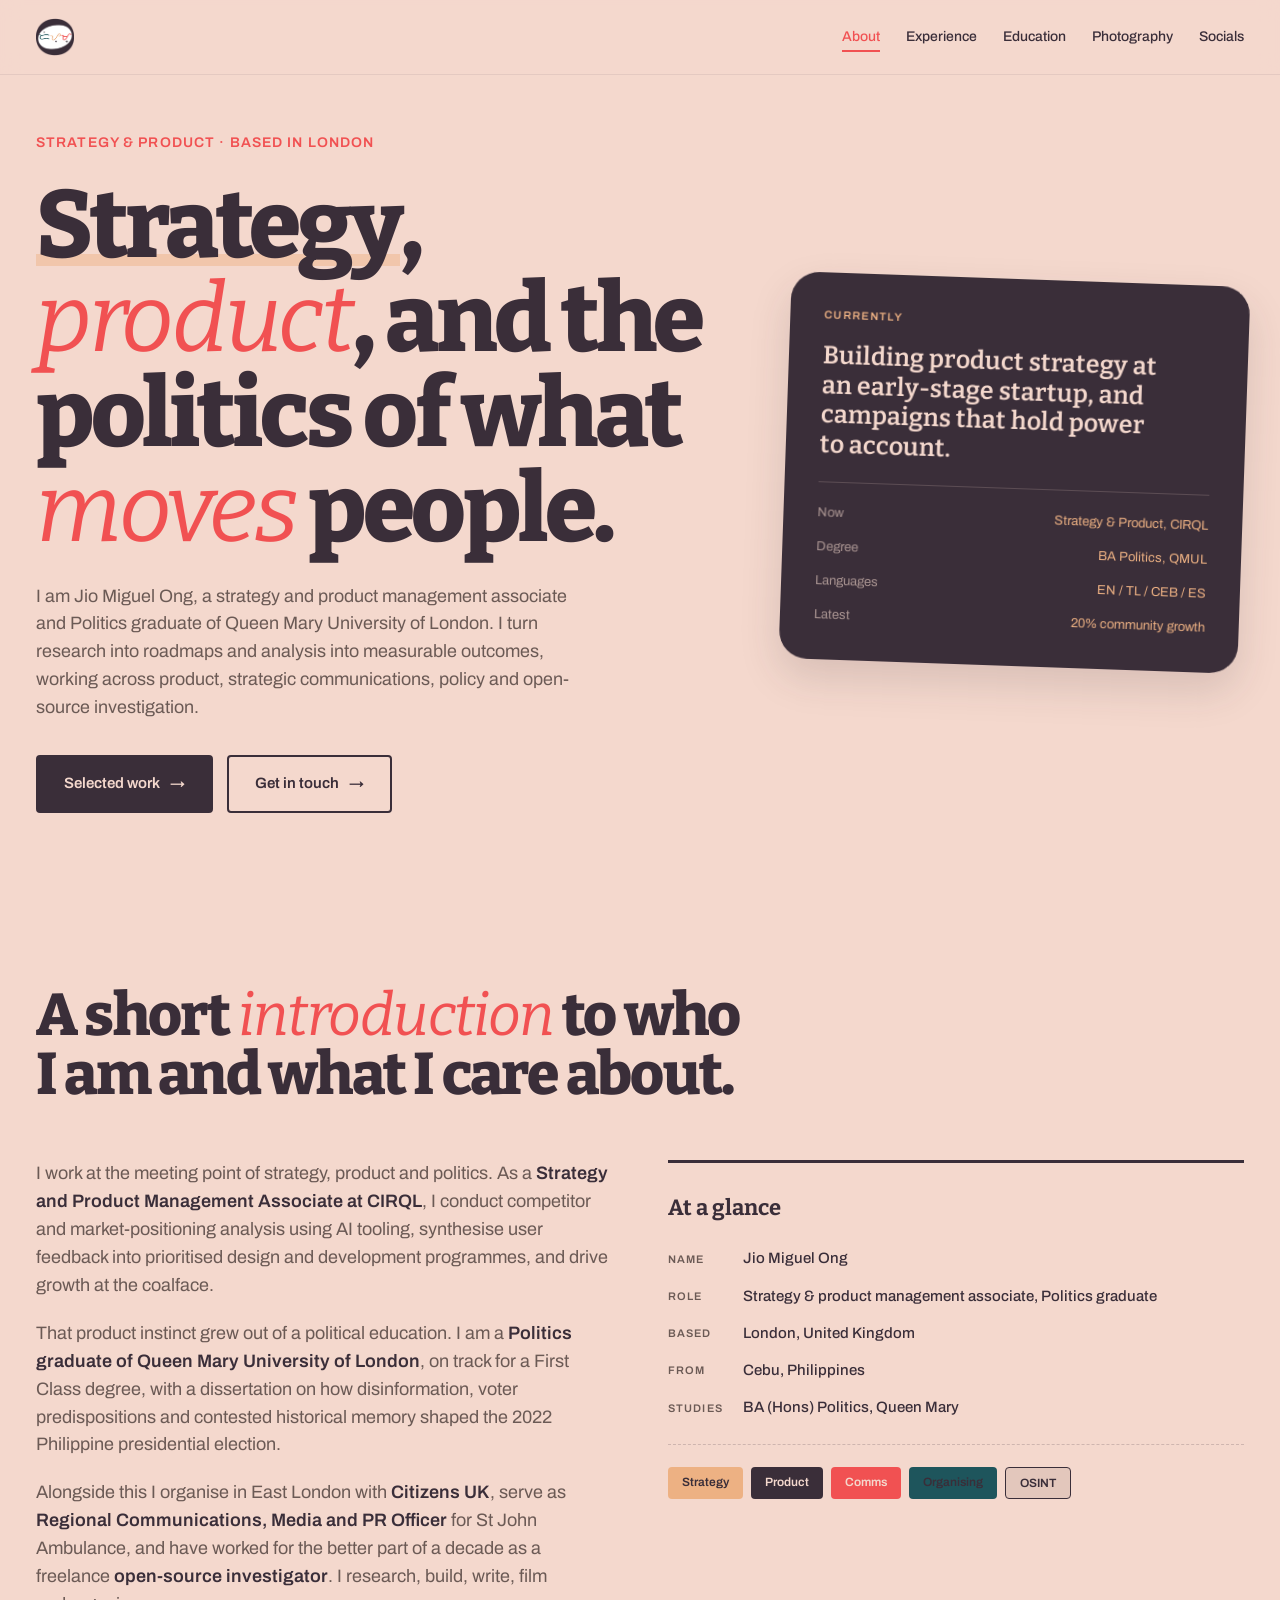
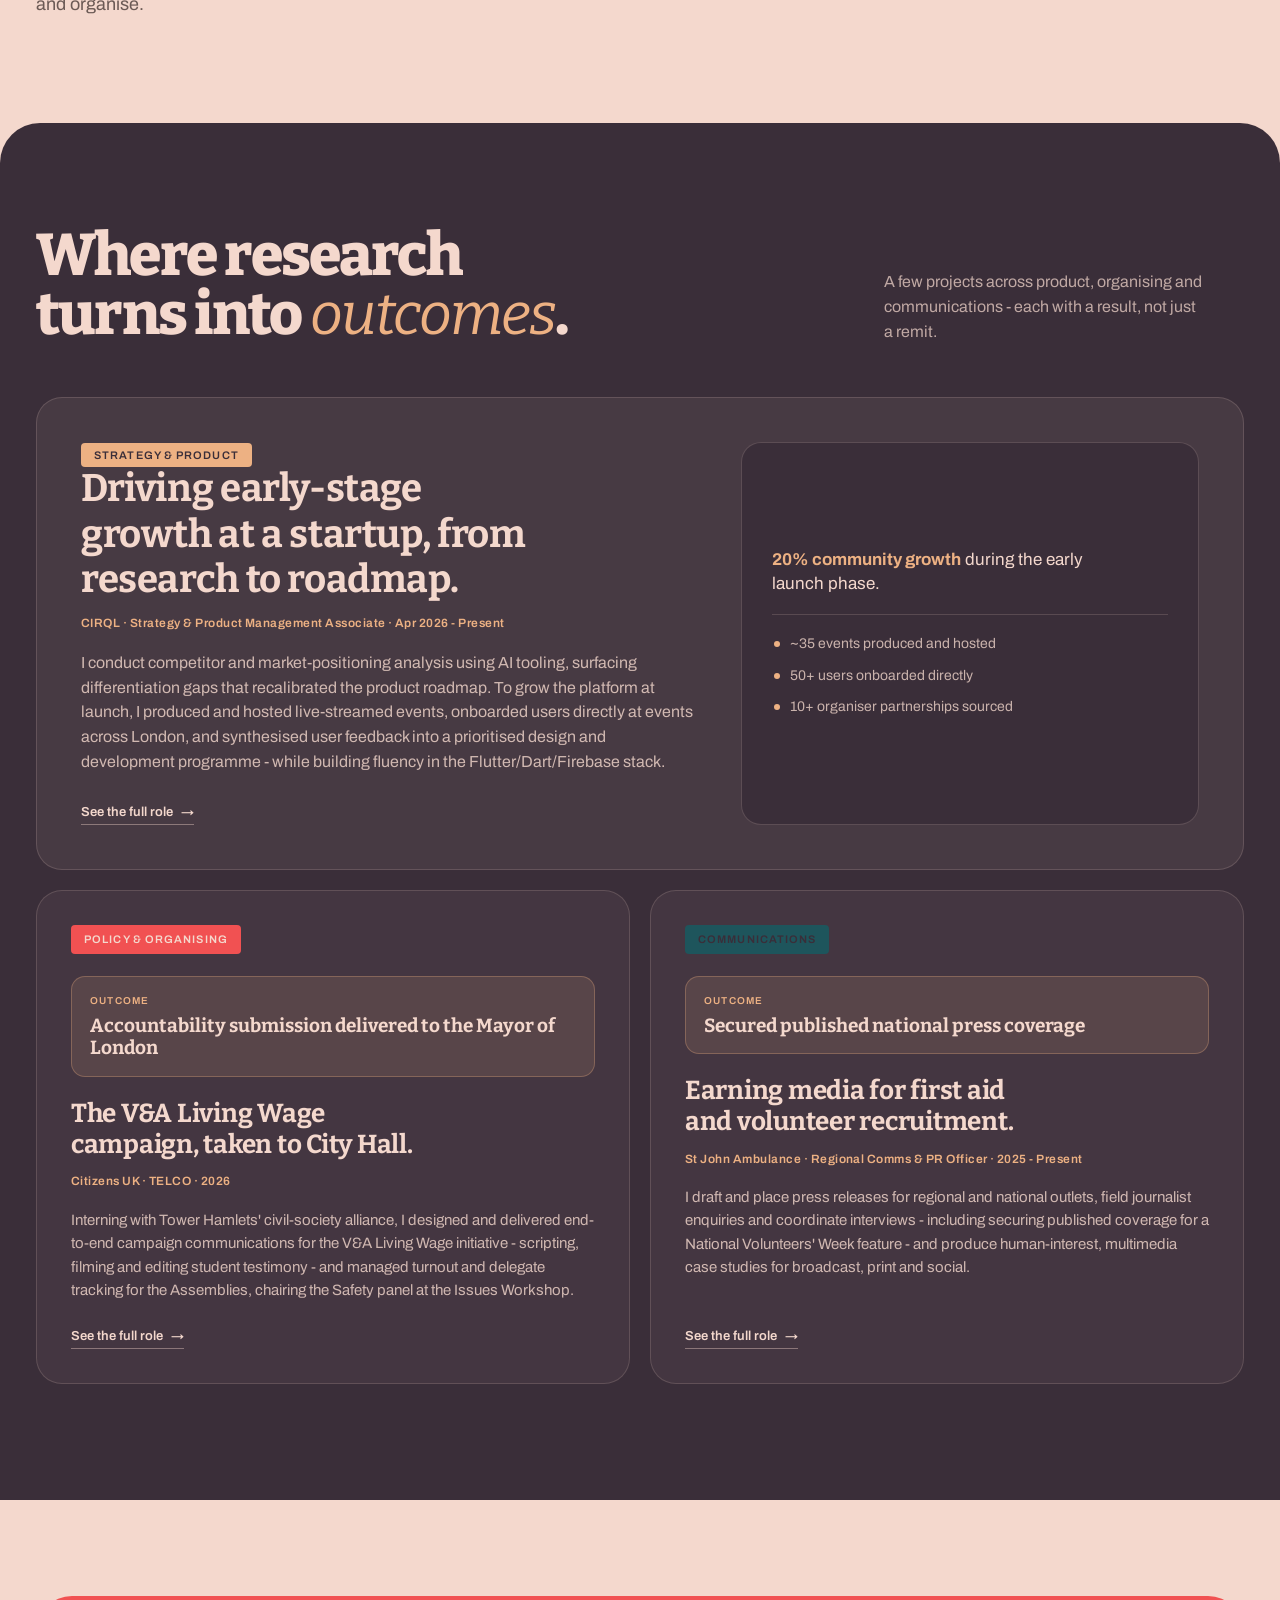
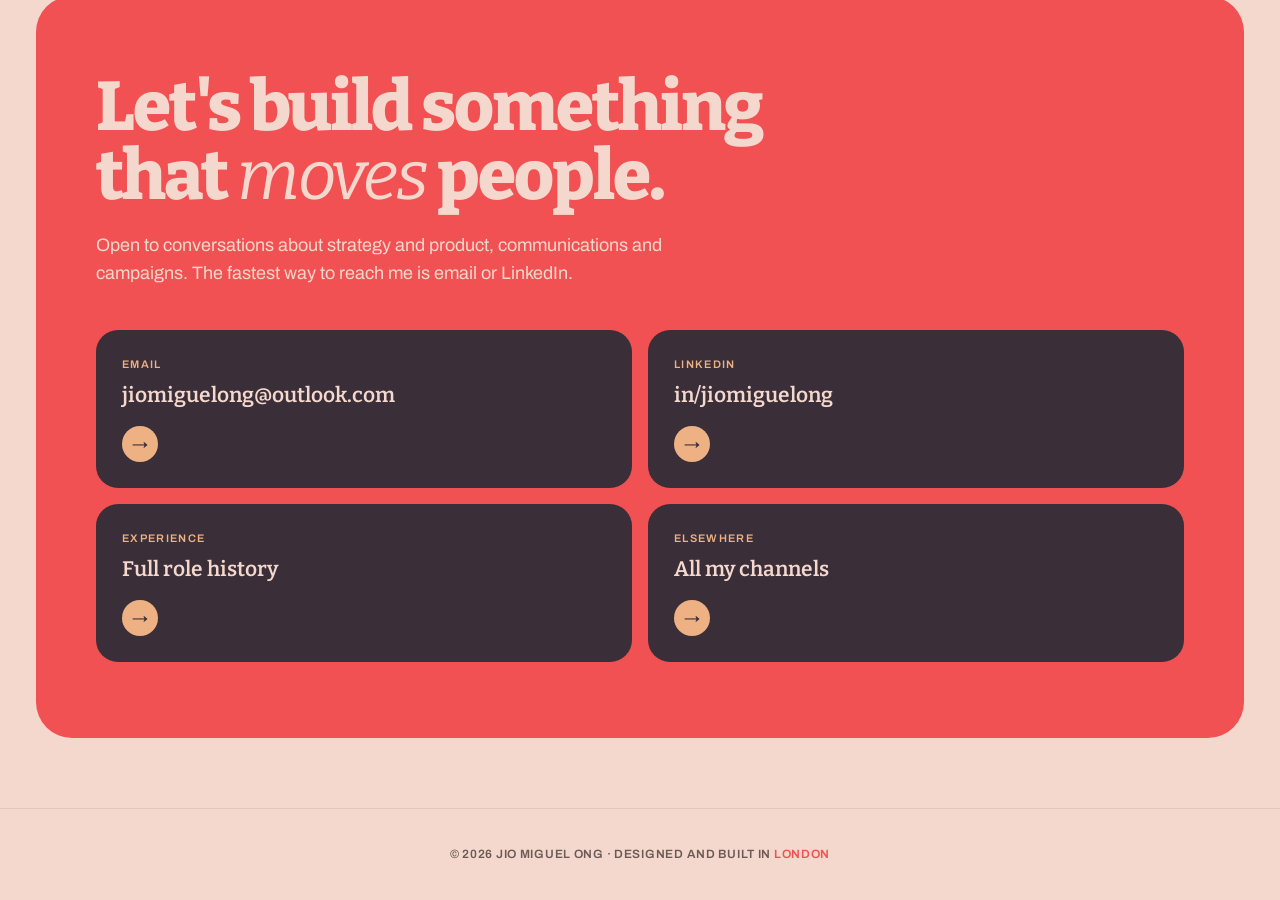
==== commit c54ac56e: "Add files via upload" ====
--- a/index.html
+++ b/index.html
@@ -3,22 +3,22 @@
 <head>
 <meta charset="UTF-8" />
 <meta name="viewport" content="width=device-width, initial-scale=1.0" />
-<title>Jio Miguel Ong — Strategy &amp; Product, Communications and Community Organising</title>
-<meta name="description" content="Personal site of Jio Miguel Ong: strategy and product trainee, Politics graduate of Queen Mary University of London, strategic communications professional, community organiser and open-source investigator based in London." />
+<title>Jio Miguel Ong - Strategy &amp; Product, Communications and Community Organising</title>
+<meta name="description" content="Personal site of Jio Miguel Ong: strategy and product management associate, Politics graduate of Queen Mary University of London, strategic communications professional, community organiser and open-source investigator based in London." />
 <link rel="canonical" href="https://jiomiguelong.uk/" />
 
 <meta property="og:type" content="website" />
 <meta property="og:site_name" content="Jio Miguel Ong" />
 <meta property="og:url" content="https://jiomiguelong.uk/" />
-<meta property="og:title" content="Jio Miguel Ong — Strategy &amp; Product, Communications &amp; Organising" />
-<meta property="og:description" content="Strategy and product trainee and Politics graduate of Queen Mary University of London. I turn research into roadmaps, campaigns that hold power to account, and communications that persuade." />
+<meta property="og:title" content="Jio Miguel Ong - Strategy &amp; Product, Communications &amp; Organising" />
+<meta property="og:description" content="Strategy and product management associate and Politics graduate of Queen Mary University of London. I turn research into roadmaps, campaigns that hold power to account, and communications that persuade." />
 <meta property="og:image" content="https://jiomiguelong.uk/og-image.png" />
 <meta property="og:image:width" content="925" />
 <meta property="og:image:height" content="486" />
-<meta property="og:image:alt" content="Jio Miguel Ong — strategy and product, communications and organising." />
+<meta property="og:image:alt" content="Jio Miguel Ong - strategy and product, communications and organising." />
 <meta name="twitter:card" content="summary_large_image" />
-<meta name="twitter:title" content="Jio Miguel Ong — Strategy &amp; Product, Communications &amp; Organising" />
-<meta name="twitter:description" content="Strategy and product trainee and Politics graduate of QMUL. Research into roadmaps, campaigns that hold power to account, communications that persuade." />
+<meta name="twitter:title" content="Jio Miguel Ong - Strategy &amp; Product, Communications &amp; Organising" />
+<meta name="twitter:description" content="Strategy and product management associate and Politics graduate of QMUL. Research into roadmaps, campaigns that hold power to account, communications that persuade." />
 <meta name="twitter:image" content="https://jiomiguelong.uk/og-image.png" />
 <meta name="theme-color" content="#F4D8CD" />
 <link rel="icon" href="/favicon.ico" sizes="any">
@@ -37,7 +37,7 @@
   "name": "Jio Miguel Ong",
   "url": "https://jiomiguelong.uk/",
   "image": "https://jiomiguelong.uk/og-image.png",
-  "jobTitle": "Strategy & Product Management Trainee",
+  "jobTitle": "Strategy & Product Management Associate",
   "worksFor": { "@type": "Organization", "name": "CIRQL" },
   "alumniOf": { "@type": "CollegeOrUniversity", "name": "Queen Mary University of London" },
   "homeLocation": { "@type": "Place", "name": "London, United Kingdom" },
@@ -342,7 +342,7 @@
 <a href="#main" class="skip-link">Skip to main content</a>
 
 <nav class="top" aria-label="Main">
-  <a href="/" class="brand">J<span>M</span>O</a>
+  <a href="/" class="brand"><img src="/assets/logo.png" alt="Jio Miguel Ong" height="38"></a>
   <ul>
     <li><a href="/" aria-current="page">About</a></li>
     <li><a href="/experience">Experience</a></li>
@@ -361,7 +361,7 @@
       <span class="underline">Strategy</span>, <em>product</em>, and the politics of what <em>moves</em> people.
     </h1>
     <p class="hero-lede">
-      I am Jio Miguel Ong, a strategy and product trainee and Politics graduate of Queen Mary University of London. I turn research into roadmaps and analysis into measurable outcomes, working across product, strategic communications, policy and open-source investigation.
+      I am Jio Miguel Ong, a strategy and product management associate and Politics graduate of Queen Mary University of London. I turn research into roadmaps and analysis into measurable outcomes, working across product, strategic communications, policy and open-source investigation.
     </p>
     <div class="hero-cta">
       <a class="btn btn-primary" href="#work">Selected work <span class="arrow">&rarr;</span></a>
@@ -385,7 +385,7 @@
   <h2 class="section-title">A short <em>introduction</em> to who I am and what I care about.</h2>
   <div class="about-grid">
     <div class="about-prose">
-      <p>I work at the meeting point of strategy, product and politics. As a <strong>Strategy and Product Management Trainee at CIRQL</strong>, an early-stage startup, I run competitor and market-positioning research using agentic AI tooling, translate user feedback into clearly defined product roadmaps, and drive growth at the coalface.</p>
+      <p>I work at the meeting point of strategy, product and politics. As a <strong>Strategy and Product Management Associate at CIRQL</strong>, I conduct competitor and market-positioning analysis using AI tooling, synthesise user feedback into prioritised design and development programmes, and drive growth at the coalface.</p>
       <p>That product instinct grew out of a political education. I am a <strong>Politics graduate of Queen Mary University of London</strong>, on track for a First Class degree, with a dissertation on how disinformation, voter predispositions and contested historical memory shaped the 2022 Philippine presidential election.</p>
       <p>Alongside this I organise in East London with <strong>Citizens UK</strong>, serve as <strong>Regional Communications, Media and PR Officer</strong> for St John Ambulance, and have worked for the better part of a decade as a freelance <strong>open-source investigator</strong>. I research, build, write, film and organise.</p>
     </div>
@@ -393,7 +393,7 @@
       <h4>At a glance</h4>
       <dl>
         <dt>Name</dt><dd>Jio Miguel Ong</dd>
-        <dt>Role</dt><dd>Strategy &amp; product trainee, Politics graduate</dd>
+        <dt>Role</dt><dd>Strategy &amp; product management associate, Politics graduate</dd>
         <dt>Based</dt><dd>London, United Kingdom</dd>
         <dt>From</dt><dd>Cebu, Philippines</dd>
         <dt>Studies</dt><dd>BA (Hons) Politics, Queen Mary</dd>
@@ -415,15 +415,15 @@
       <div>
         <h2 class="section-title">Where research turns into <em>outcomes</em>.</h2>
       </div>
-      <p class="section-sub">A few projects across product, organising and communications — each with a result, not just a remit.</p>
+      <p class="section-sub">A few projects across product, organising and communications - each with a result, not just a remit.</p>
     </div>
     <div class="work-grid">
       <article class="work-card featured reveal">
         <div class="work-main">
           <span class="work-tag strategy">Strategy &amp; Product</span>
           <h3>Driving early-stage growth at a startup, from research to roadmap.</h3>
-          <div class="meta">CIRQL · Strategy &amp; Product Trainee · 2026—Present</div>
-          <p class="desc">I run structured competitor and market-positioning research with agentic AI tooling and translate user feedback into a clearly defined product roadmap. To grow the platform at launch, I produced and hosted live-streamed events, onboarded users directly at events across London, and built supply-side organiser partnerships — while learning the Flutter/Dart/Firebase stack well enough to contribute to feature scoping.</p>
+          <div class="meta">CIRQL · Strategy &amp; Product Management Associate · Apr 2026 - Present</div>
+          <p class="desc">I conduct competitor and market-positioning analysis using AI tooling, surfacing differentiation gaps that recalibrated the product roadmap. To grow the platform at launch, I produced and hosted live-streamed events, onboarded users directly at events across London, and synthesised user feedback into a prioritised design and development programme - while building fluency in the Flutter/Dart/Firebase stack.</p>
           <a class="work-link" href="/experience">See the full role <span class="arrow">&rarr;</span></a>
         </div>
         <div class="work-result">
@@ -443,7 +443,7 @@
         </div>
         <h3>The V&amp;A Living Wage campaign, taken to City Hall.</h3>
         <div class="meta">Citizens UK · TELCO · 2026</div>
-        <p class="desc">Interning with Tower Hamlets' civil-society alliance, I designed and delivered end-to-end campaign communications for the V&amp;A Living Wage initiative — scripting, filming and editing student testimony — and managed turnout and delegate tracking for the Assemblies, chairing the Safety panel at the Issues Workshop.</p>
+        <p class="desc">Interning with Tower Hamlets' civil-society alliance, I designed and delivered end-to-end campaign communications for the V&amp;A Living Wage initiative - scripting, filming and editing student testimony - and managed turnout and delegate tracking for the Assemblies, chairing the Safety panel at the Issues Workshop.</p>
         <a class="work-link" href="/experience">See the full role <span class="arrow">&rarr;</span></a>
       </article>
       <article class="work-card reveal">
@@ -453,8 +453,8 @@
           <div class="ov">Secured published national press coverage</div>
         </div>
         <h3>Earning media for first aid and volunteer recruitment.</h3>
-        <div class="meta">St John Ambulance · Regional Comms &amp; PR Officer · 2025—Present</div>
-        <p class="desc">I draft and place press releases for regional and national outlets, field journalist enquiries and coordinate interviews — including securing published coverage for a National Volunteers' Week feature — and produce human-interest, multimedia case studies for broadcast, print and social.</p>
+        <div class="meta">St John Ambulance · Regional Comms &amp; PR Officer · 2025 - Present</div>
+        <p class="desc">I draft and place press releases for regional and national outlets, field journalist enquiries and coordinate interviews - including securing published coverage for a National Volunteers' Week feature - and produce human-interest, multimedia case studies for broadcast, print and social.</p>
         <a class="work-link" href="/experience">See the full role <span class="arrow">&rarr;</span></a>
       </article>
     </div>
--- a/shared.css
+++ b/shared.css
@@ -10,8 +10,8 @@
   --bg-soft: #E3C7BC;
   --accent: #EDB183;
   --accent-deep: #7D5525;
-  --plum: #1E555C;
-  --teal: #F15152;
+  --plum: #F15152;
+  --teal: #1E555C;
   --muted: #6B5A55;
   --shadow: 0 18px 40px rgba(58, 46, 57, 0.15);
 }
@@ -58,11 +58,8 @@
   border-bottom: 1px solid rgba(58, 46, 57, 0.08);
   color: var(--ink);
 }
-nav.top .brand {
-  font-family: "Bitter", Georgia, serif;
-  font-weight: 800; font-size: 22px; letter-spacing: -0.02em;
-}
-nav.top .brand span { color: var(--accent); }
+nav.top .brand { display: flex; align-items: center; }
+nav.top .brand img { height: 38px; width: auto; display: block; }
 nav.top ul {
   display: flex; gap: 26px; list-style: none; font-size: 14px; font-weight: 500;
   flex-wrap: nowrap; min-width: 0; overflow-x: auto;
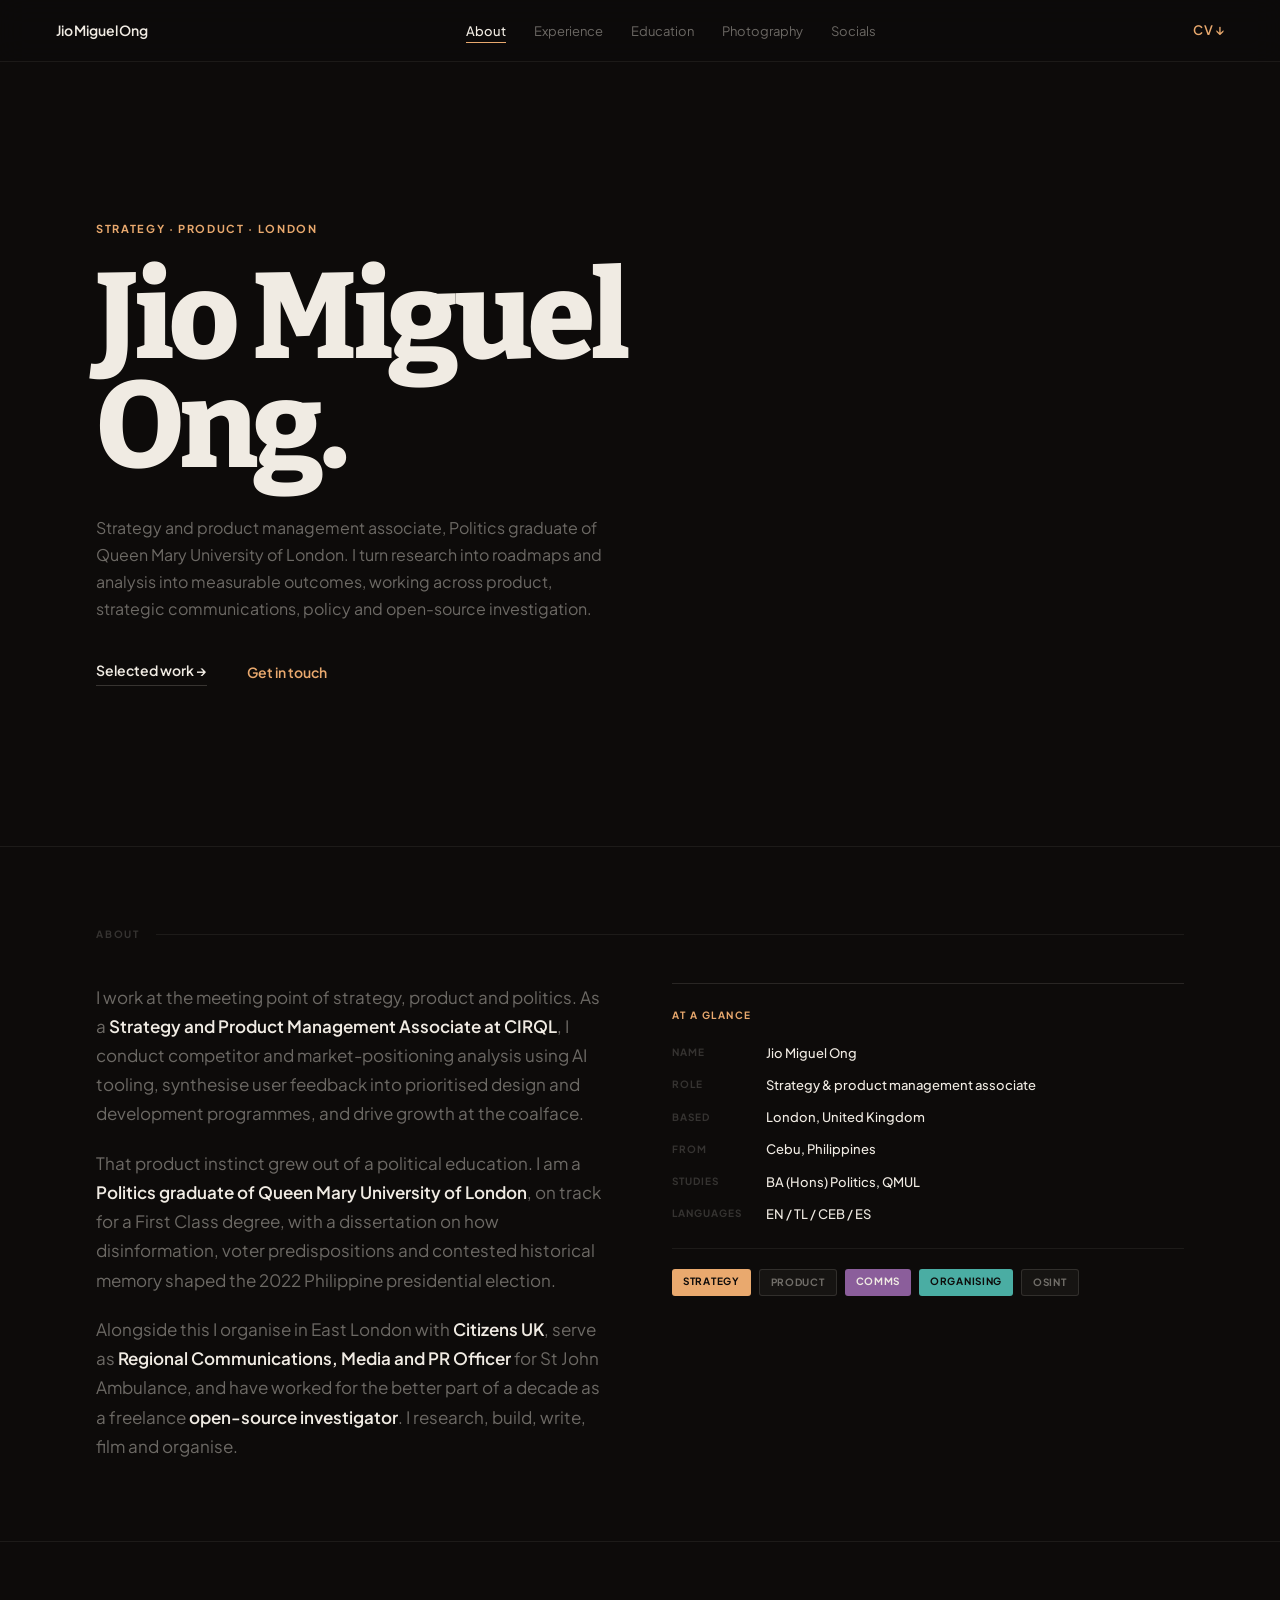
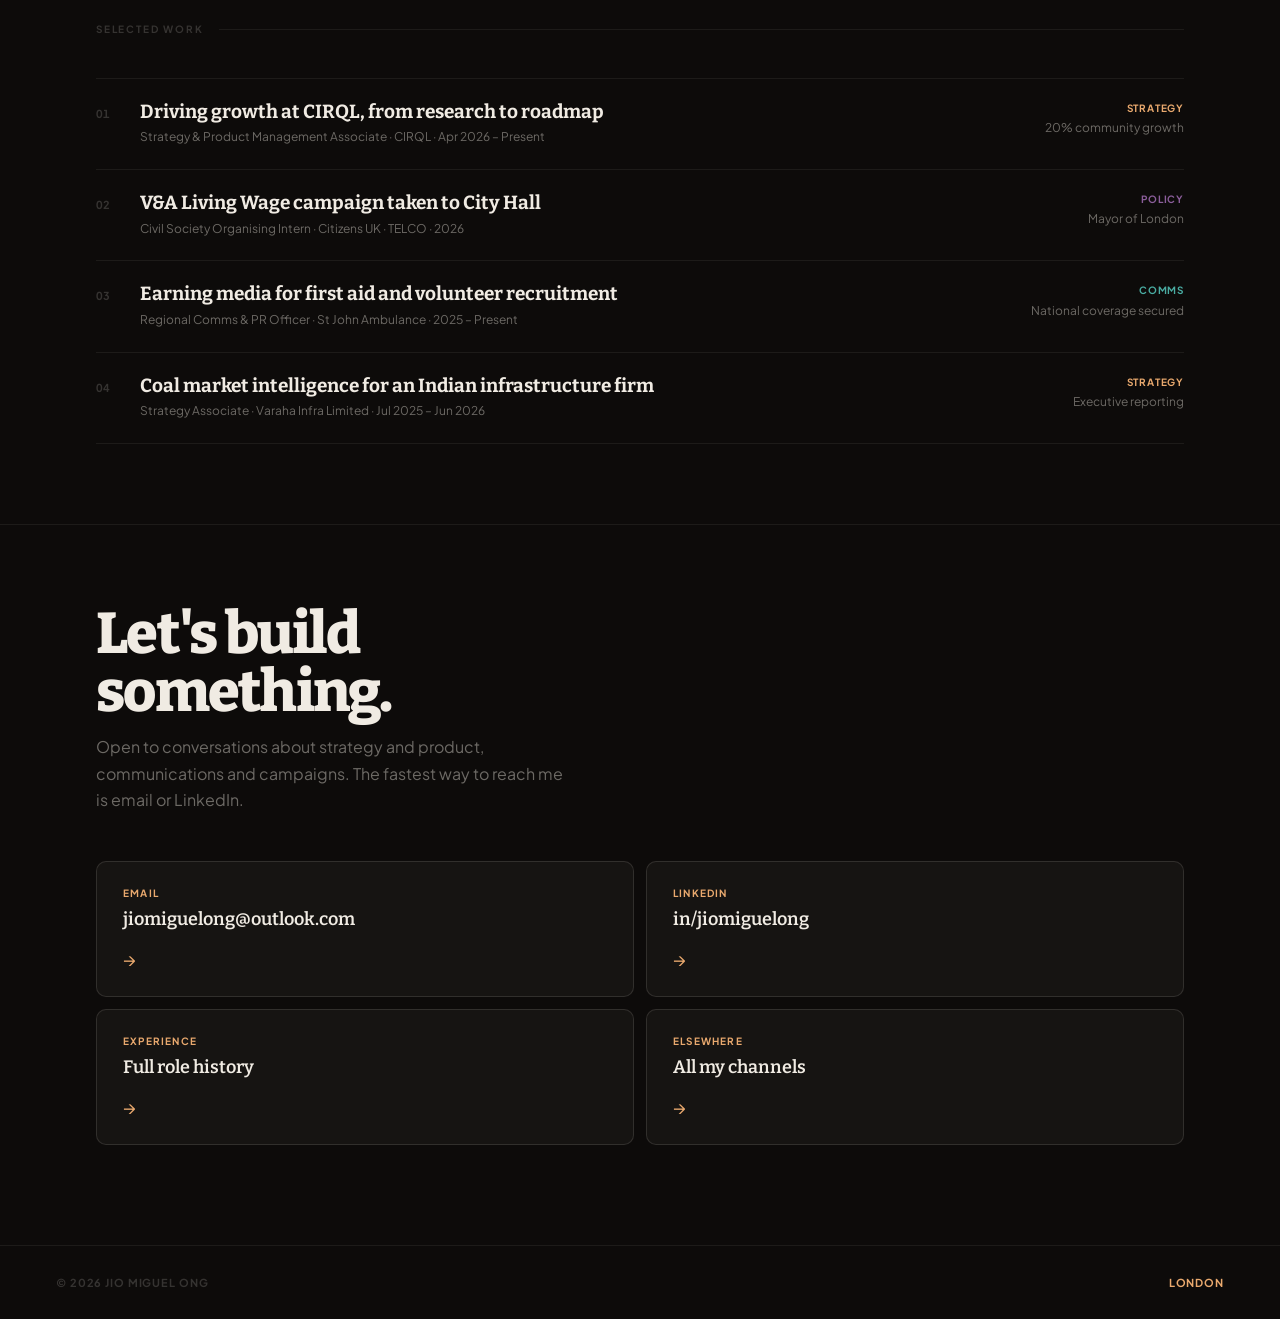
==== commit 25697c0f: "Add files via upload" ====
--- a/index.html
+++ b/index.html
@@ -1,513 +1,334 @@
 <!DOCTYPE html>
 <html lang="en">
 <head>
-<meta charset="UTF-8" />
-<meta name="viewport" content="width=device-width, initial-scale=1.0" />
-<title>Jio Miguel Ong - Strategy &amp; Product, Communications and Community Organising</title>
-<meta name="description" content="Personal site of Jio Miguel Ong: strategy and product management associate, Politics graduate of Queen Mary University of London, strategic communications professional, community organiser and open-source investigator based in London." />
-<link rel="canonical" href="https://jiomiguelong.uk/" />
-
-<meta property="og:type" content="website" />
-<meta property="og:site_name" content="Jio Miguel Ong" />
-<meta property="og:url" content="https://jiomiguelong.uk/" />
-<meta property="og:title" content="Jio Miguel Ong - Strategy &amp; Product, Communications &amp; Organising" />
-<meta property="og:description" content="Strategy and product management associate and Politics graduate of Queen Mary University of London. I turn research into roadmaps, campaigns that hold power to account, and communications that persuade." />
-<meta property="og:image" content="https://jiomiguelong.uk/og-image.png" />
-<meta property="og:image:width" content="925" />
-<meta property="og:image:height" content="486" />
-<meta property="og:image:alt" content="Jio Miguel Ong - strategy and product, communications and organising." />
-<meta name="twitter:card" content="summary_large_image" />
-<meta name="twitter:title" content="Jio Miguel Ong - Strategy &amp; Product, Communications &amp; Organising" />
-<meta name="twitter:description" content="Strategy and product management associate and Politics graduate of QMUL. Research into roadmaps, campaigns that hold power to account, communications that persuade." />
-<meta name="twitter:image" content="https://jiomiguelong.uk/og-image.png" />
-<meta name="theme-color" content="#F4D8CD" />
-<link rel="icon" href="/favicon.ico" sizes="any">
+<meta charset="UTF-8">
+<meta name="viewport" content="width=device-width, initial-scale=1.0">
+<title>Jio Miguel Ong</title>
+<meta name="description" content="Personal site of Jio Miguel Ong: strategy and product management associate, Politics graduate of Queen Mary University of London, strategic communications professional, community organiser and open-source investigator based in London.">
+<meta name="theme-color" content="#0D0B0A">
+<meta property="og:type" content="website">
+<meta property="og:site_name" content="Jio Miguel Ong">
+<meta property="og:url" content="https://jiomiguelong.uk/">
+<meta property="og:title" content="Jio Miguel Ong — Strategy, Product &amp; Communications">
+<meta property="og:description" content="Strategy and product management associate and Politics graduate of QMUL. Research into roadmaps, campaigns that hold power to account.">
+<meta property="og:image" content="https://jiomiguelong.uk/og-image.png">
+<meta name="twitter:card" content="summary_large_image">
+<meta name="twitter:title" content="Jio Miguel Ong — Strategy, Product &amp; Communications">
+<meta name="twitter:image" content="https://jiomiguelong.uk/og-image.png">
 <link rel="icon" href="/assets/favicon.svg" type="image/svg+xml">
 <link rel="apple-touch-icon" href="/assets/apple-touch-icon.png">
-
+<link rel="canonical" href="https://jiomiguelong.uk/">
 <link rel="preconnect" href="https://fonts.googleapis.com">
 <link rel="preconnect" href="https://fonts.gstatic.com" crossorigin>
-<link href="https://fonts.googleapis.com/css2?family=Archivo:wght@400;500;600;700&family=Bitter:ital,wght@0,600;0,700;0,800;1,400&display=swap" rel="stylesheet">
+<link href="https://fonts.googleapis.com/css2?family=Bitter:ital,wght@0,700;0,800;1,400&family=Plus+Jakarta+Sans:wght@400;500;600;700&display=swap" rel="stylesheet">
 <link rel="stylesheet" href="shared.css">
-
-<script type="application/ld+json">
-{
-  "@context": "https://schema.org",
-  "@type": "Person",
-  "name": "Jio Miguel Ong",
-  "url": "https://jiomiguelong.uk/",
-  "image": "https://jiomiguelong.uk/og-image.png",
-  "jobTitle": "Strategy & Product Management Associate",
-  "worksFor": { "@type": "Organization", "name": "CIRQL" },
-  "alumniOf": { "@type": "CollegeOrUniversity", "name": "Queen Mary University of London" },
-  "homeLocation": { "@type": "Place", "name": "London, United Kingdom" },
-  "knowsLanguage": ["English", "Tagalog", "Cebuano", "Spanish"],
-  "sameAs": [
-    "https://www.linkedin.com/in/jiomiguelong",
-    "https://www.instagram.com/gorjiouss/",
-    "https://x.com/surjionn"
-  ]
-}
-</script>
 <style>
-  /* =========== HERO =========== */
+  /* ── HERO ── */
   .hero {
-    min-height: 92vh; padding: 132px 36px 70px;
-    display: grid; grid-template-columns: 1.2fr 0.8fr;
-    gap: 60px; align-items: center; position: relative;
-    max-width: 1320px; margin: 0 auto;
-  }
-
-  .hero-text { position: relative; z-index: 2; }
-  .hero-subtitle {
-    font-size: 14px; font-weight: 600; text-transform: uppercase;
-    letter-spacing: 0.08em; margin-bottom: 24px; color: var(--plum);
-  }
-
+    min-height: 94vh;
+    display: flex; flex-direction: column; justify-content: center;
+    padding: 140px 56px 80px;
+    max-width: 1200px; margin: 0 auto; width: 100%;
+  }
   .hero h1 {
-    font-family: "Bitter", Georgia, serif;
-    font-weight: 800; font-size: clamp(46px, 7.4vw, 96px);
-    line-height: 1.0; letter-spacing: -0.035em; margin-bottom: 26px;
-  }
-  .hero h1 em { font-style: italic; font-weight: 400; color: var(--plum); }
-  .hero h1 .underline { position: relative; display: inline-block; }
-  .hero h1 .underline::after {
-    content: ""; position: absolute;
-    bottom: 6px; left: 0; right: 0; height: 12px;
-    background: var(--accent); z-index: -1; opacity: 0.45;
-  }
-
-  .hero-lede {
-    font-size: clamp(17px, 1.4vw, 21px);
-    max-width: 560px; margin-bottom: 34px; color: var(--muted);
-  }
-
-  .hero-cta { display: flex; gap: 14px; flex-wrap: wrap; }
-  .btn {
-    display: inline-flex; align-items: center; gap: 10px;
-    padding: 15px 26px; border-radius: 4px; font-weight: 600; font-size: 15px;
-    transition: transform 0.2s ease, box-shadow 0.2s ease;
-    border: 2px solid var(--ink);
-  }
-  .btn-primary { background: var(--ink); color: var(--bg); }
-  .btn-primary:hover { transform: translate(-3px, -3px); box-shadow: 6px 6px 0 var(--accent); }
-  .btn-ghost { background: transparent; }
-  .btn-ghost:hover { transform: translate(-3px, -3px); box-shadow: 6px 6px 0 var(--ink); }
-  .btn .arrow { transition: transform 0.25s ease; }
-  .btn:hover .arrow { transform: translateX(4px); }
-
-  .hero-card {
-    position: relative; z-index: 2;
-    background: var(--ink); color: var(--bg);
-    padding: 34px; border-radius: 28px;
-    transform: rotate(2deg); box-shadow: var(--shadow);
-    transition: transform 0.4s ease;
-  }
-  .hero-card:hover { transform: rotate(0deg) scale(1.02); }
-  .hero-card .label {
-    font-size: 11px; font-weight: 600; text-transform: uppercase;
-    letter-spacing: 0.12em; color: var(--accent); margin-bottom: 18px;
-  }
-  .hero-card-title {
-    font-family: "Bitter", Georgia, serif;
-    font-size: 25px; line-height: 1.18; font-weight: 600; margin-bottom: 22px;
-  }
-  .hero-card .ticker {
-    display: flex; flex-direction: column; gap: 14px;
-    border-top: 1px solid rgba(244, 216, 205, 0.18); padding-top: 20px;
-  }
-  .hero-card .ticker-row {
-    display: flex; justify-content: space-between;
-    font-size: 13px; align-items: baseline; gap: 16px;
-  }
-  .hero-card .ticker-row span:first-child { color: rgba(244, 216, 205, 0.6); }
-  .hero-card .ticker-row span:last-child {
-    color: var(--accent); text-align: right; font-variant-numeric: tabular-nums;
-  }
-
-  /* =========== SECTION SHARED =========== */
-  section { padding: 104px 36px; max-width: 1280px; margin: 0 auto; position: relative; }
-  .section-head {
-    display: flex; align-items: flex-end; justify-content: space-between;
-    gap: 30px; flex-wrap: wrap; margin-bottom: 52px;
-  }
-  .section-title {
-    font-family: "Bitter", Georgia, serif;
-    font-weight: 800; font-size: clamp(34px, 4.6vw, 64px);
-    line-height: 1; letter-spacing: -0.03em; max-width: 760px;
-  }
-  .section-title em { font-style: italic; font-weight: 400; color: var(--plum); }
-
-  /* =========== ABOUT =========== */
-  #about { background: var(--bg); }
-  #about .section-title { margin-bottom: 56px; }
-  .about-grid { display: grid; grid-template-columns: 1fr 1fr; gap: 56px; align-items: start; }
-  .about-prose p { font-size: 18px; margin-bottom: 20px; color: var(--muted); }
+    font-family: 'Bitter', Georgia, serif;
+    font-size: clamp(72px, 9.5vw, 132px);
+    font-weight: 800; line-height: .9;
+    letter-spacing: -.035em; color: var(--ink);
+    margin-bottom: 32px;
+  }
+  .hero-bio {
+    font-size: clamp(16px, 1.25vw, 18px);
+    line-height: 1.7; color: var(--muted);
+    max-width: 520px; margin-bottom: 38px;
+  }
+  .hero-cta { display: flex; gap: 40px; align-items: center; flex-wrap: wrap; }
+  .cta-line {
+    font-size: 14px; font-weight: 600; color: var(--ink);
+    border-bottom: 1px solid var(--dim); padding-bottom: 3px;
+    transition: border-color .2s;
+  }
+  .cta-line:hover { border-color: var(--ink); }
+  .cta-amber { font-size: 14px; font-weight: 600; color: var(--amber); }
+  .cta-amber:hover { opacity: .75; }
+
+  /* ── ABOUT ── */
+  .about-section { padding: 80px 56px; max-width: 1200px; margin: 0 auto; width: 100%; }
+  .about-grid { display: grid; grid-template-columns: 1fr 1fr; gap: 64px; align-items: start; }
+  .about-prose p { font-size: 17px; line-height: 1.72; color: var(--muted); margin-bottom: 20px; }
   .about-prose p:last-child { margin-bottom: 0; }
   .about-prose strong { color: var(--ink); font-weight: 600; }
-
-  .about-quick {
-    position: sticky; top: 100px;
-    border-top: 3px solid var(--ink); padding-top: 28px;
-  }
-  .about-quick h4 {
-    font-family: "Bitter", Georgia, serif;
-    font-weight: 700; font-size: 22px; margin-bottom: 22px;
-  }
-  .about-quick dl { display: grid; grid-template-columns: auto 1fr; gap: 14px 20px; font-size: 15px; }
-  .about-quick dt {
-    font-size: 11px; font-weight: 600; text-transform: uppercase;
-    letter-spacing: 0.1em; color: var(--muted); align-self: center;
-  }
-  .about-quick dd { font-weight: 500; }
-
-  .pill-row {
-    display: flex; flex-wrap: wrap; gap: 8px; margin-top: 24px;
-    padding-top: 22px; border-top: 1px dashed rgba(58, 46, 57, 0.2);
-  }
-  .pill {
-    background: var(--ink); color: var(--bg);
-    padding: 6px 14px; border-radius: 4px; font-size: 12px; font-weight: 600;
-  }
-  .pill.alt { background: var(--accent); color: var(--ink); }
-  .pill.plum { background: var(--plum); color: var(--bg); }
-  .pill.teal { background: var(--teal); color: var(--ink); }
-  .pill.gold { background: var(--bg-soft); color: var(--ink); border: 1px solid var(--ink); }
-
-  /* =========== SELECTED WORK =========== */
-  #work {
-    background: var(--ink); color: var(--bg);
-    border-radius: 40px 40px 0 0; max-width: none; padding: 104px 0 116px;
-  }
-  #work .work-inner { max-width: 1280px; margin: 0 auto; padding: 0 36px; }
-  #work .section-title { color: var(--bg); }
-  #work .section-title em { color: var(--accent); }
-  #work .section-sub { font-size: 16px; color: rgba(244, 216, 205, 0.72); max-width: 360px; }
-
-  .work-grid { display: grid; grid-template-columns: 1fr 1fr; gap: 20px; }
-  .work-card {
-    position: relative; display: flex; flex-direction: column;
-    background: rgba(244, 216, 205, 0.05);
-    border: 1px solid rgba(244, 216, 205, 0.16);
-    border-radius: 26px; padding: 34px;
-    transition: transform 0.28s ease, background 0.28s ease, border-color 0.28s ease;
-  }
-  .work-card:hover {
-    transform: translateY(-5px);
-    background: rgba(237, 177, 131, 0.08);
-    border-color: var(--accent);
-  }
-  .work-card.featured {
-    grid-column: 1 / -1; display: grid;
-    grid-template-columns: 1.15fr 0.85fr; gap: 40px; padding: 44px;
-    background: rgba(244, 216, 205, 0.07);
-  }
-  .work-card.featured:hover { background: rgba(237, 177, 131, 0.1); }
-
+  .about-aside {
+    position: sticky; top: 80px;
+    padding-top: 24px; border-top: 1px solid var(--border-mid);
+  }
+  .aside-title {
+    font-size: 10px; font-weight: 700;
+    text-transform: uppercase; letter-spacing: .14em;
+    color: var(--amber); margin-bottom: 20px;
+  }
+  .aside-dl {
+    display: grid; grid-template-columns: auto 1fr;
+    gap: 12px 24px; font-size: 13px; margin-bottom: 24px;
+  }
+  .aside-dl dt {
+    font-size: 10px; font-weight: 700;
+    text-transform: uppercase; letter-spacing: .1em;
+    color: var(--dim); align-self: center;
+  }
+  .aside-dl dd { font-weight: 500; color: var(--ink); }
+  .skill-pills {
+    display: flex; flex-wrap: wrap; gap: 8px;
+    padding-top: 20px; border-top: 1px solid var(--border);
+  }
+
+  /* ── WORK ── */
+  .work-section { padding: 80px 56px; max-width: 1200px; margin: 0 auto; width: 100%; }
+  .work-item {
+    border-top: 1px solid var(--border);
+    padding: 22px 0;
+    display: flex; gap: 22px; align-items: flex-start;
+  }
+  .work-item:last-child { border-bottom: 1px solid var(--border); }
+  .work-num {
+    font-size: 11px; font-weight: 700; color: var(--dim);
+    font-variant-numeric: tabular-nums; min-width: 22px; padding-top: 4px;
+  }
+  .work-main { flex: 1; }
+  .work-title {
+    font-family: 'Bitter', Georgia, serif;
+    font-size: 19px; font-weight: 700; line-height: 1.2;
+    color: var(--ink); margin-bottom: 5px;
+  }
+  .work-org { font-size: 12px; color: var(--muted); }
+  .work-right { text-align: right; flex-shrink: 0; min-width: 150px; }
   .work-tag {
-    align-self: flex-start; font-size: 11px; font-weight: 600;
-    text-transform: uppercase; letter-spacing: 0.1em;
-    padding: 6px 13px; border-radius: 4px; margin-bottom: 22px;
-  }
-  .work-tag.strategy { background: var(--accent); color: var(--ink); }
-  .work-tag.policy { background: var(--plum); color: var(--bg); }
-  .work-tag.comms { background: var(--teal); color: var(--ink); }
-
-  .work-card h3 {
-    font-family: "Bitter", Georgia, serif;
-    font-weight: 700; font-size: 26px; line-height: 1.18;
-    letter-spacing: -0.01em; margin-bottom: 12px;
-  }
-  .work-card.featured h3 { font-size: clamp(30px, 3vw, 40px); }
-  .work-card .meta {
-    font-size: 12px; font-weight: 600; letter-spacing: 0.04em;
-    color: var(--accent); margin-bottom: 18px;
-  }
-  .work-card p.desc { font-size: 15px; color: rgba(244, 216, 205, 0.8); margin-bottom: 24px; }
-  .work-card.featured p.desc { font-size: 16px; }
-  .work-card .work-link {
-    margin-top: auto; align-self: flex-start;
-    display: inline-flex; align-items: center; gap: 8px;
-    font-size: 13px; font-weight: 600; color: var(--bg);
-    border-bottom: 1px solid rgba(244, 216, 205, 0.4); padding-bottom: 2px;
-    transition: color 0.2s ease, border-color 0.2s ease;
-  }
-  .work-card .work-link:hover { color: var(--accent); border-color: var(--accent); }
-  .work-card .work-link .arrow { transition: transform 0.25s ease; }
-  .work-card .work-link:hover .arrow { transform: translateX(4px); }
-
-  .work-result {
-    background: var(--ink);
-    border: 1px solid rgba(244, 216, 205, 0.18);
-    border-radius: 20px; padding: 30px;
-    display: flex; flex-direction: column; justify-content: center; gap: 18px;
-  }
-  .result-summary { font-size: 17px; line-height: 1.4; color: var(--bg); }
-  .result-summary strong { color: var(--accent); font-weight: 700; }
-  .result-list {
-    list-style: none; display: flex; flex-direction: column; gap: 10px;
-    border-top: 1px solid rgba(244, 216, 205, 0.16); padding-top: 18px;
-  }
-  .result-list li {
-    font-size: 14px; color: rgba(244, 216, 205, 0.78);
-    padding-left: 18px; position: relative;
-  }
-  .result-list li::before {
-    content: ""; position: absolute; left: 2px; top: 8px;
-    width: 6px; height: 6px; border-radius: 50%; background: var(--accent);
-  }
-
-  .work-outcome {
-    margin-bottom: 22px; padding: 16px 18px; border-radius: 14px;
-    background: rgba(237, 177, 131, 0.12);
-    border: 1px solid rgba(237, 177, 131, 0.3);
-  }
-  .work-outcome .ol {
-    font-size: 10px; font-weight: 600; text-transform: uppercase;
-    letter-spacing: 0.12em; color: var(--accent); margin-bottom: 6px;
-  }
-  .work-outcome .ov {
-    font-family: "Bitter", Georgia, serif;
-    font-weight: 700; font-size: 19px; line-height: 1.2; color: var(--bg);
-  }
-
-  /* =========== CONTACT =========== */
-  #contact { background: var(--bg); padding-top: 96px; padding-bottom: 70px; }
-  .contact-shell {
-    background: var(--plum); color: var(--bg);
-    border-radius: 36px; padding: 76px 60px;
-    position: relative; overflow: hidden;
-  }
-  .contact-shell h2 {
-    font-family: "Bitter", Georgia, serif;
-    font-weight: 800; font-size: clamp(38px, 5.4vw, 82px);
-    line-height: 1; letter-spacing: -0.03em;
-    margin-bottom: 22px; max-width: 900px;
-  }
-  .contact-shell h2 em { font-style: italic; font-weight: 400; }
-  .contact-shell .lede { font-size: 18px; max-width: 600px; margin-bottom: 42px; }
-
-  .contact-grid { display: grid; grid-template-columns: 1fr 1fr; gap: 16px; }
-  .contact-card .handle { overflow-wrap: anywhere; }
+    display: block; font-size: 10px; font-weight: 700;
+    text-transform: uppercase; letter-spacing: .08em; margin-bottom: 3px;
+  }
+  .tag-amber { color: var(--amber); }
+  .tag-plum  { color: var(--plum); }
+  .tag-teal  { color: var(--teal); }
+  .work-outcome { font-size: 12px; color: var(--muted); }
+
+  /* ── CONTACT ── */
+  .contact-section { padding: 80px 56px 100px; max-width: 1200px; margin: 0 auto; width: 100%; }
+  .contact-heading {
+    font-family: 'Bitter', Georgia, serif;
+    font-size: clamp(38px, 4.5vw, 68px);
+    font-weight: 800; line-height: 1.0;
+    letter-spacing: -.03em; margin-bottom: 14px;
+  }
+  .contact-sub { font-size: 16px; color: var(--muted); max-width: 480px; margin-bottom: 48px; line-height: 1.65; }
+  .contact-grid { display: grid; grid-template-columns: 1fr 1fr; gap: 12px; }
   .contact-card {
-    background: var(--ink); color: var(--bg);
-    padding: 26px; border-radius: 22px;
-    transition: transform 0.25s ease, box-shadow 0.25s ease;
     display: flex; flex-direction: column; justify-content: space-between;
-    min-height: 158px;
+    background: var(--surface); border: 1px solid var(--border-mid);
+    border-radius: 10px; padding: 24px 26px; min-height: 126px;
+    transition: background .22s, border-color .22s, transform .22s;
   }
   .contact-card:hover {
-    transform: translate(-4px, -4px);
-    box-shadow: 8px 8px 0 var(--bg);
-  }
-  .contact-card .channel {
-    font-size: 11px; font-weight: 600; text-transform: uppercase;
-    letter-spacing: 0.12em; color: var(--accent); margin-bottom: 10px;
-  }
-  .contact-card .handle {
-    font-family: "Bitter", Georgia, serif;
-    font-size: 21px; font-weight: 600; line-height: 1.15; word-break: break-word;
-  }
-  .contact-card .arrow-circle {
-    margin-top: 16px; width: 36px; height: 36px; border-radius: 50%;
-    background: var(--accent); display: flex; align-items: center; justify-content: center;
-    font-size: 16px; color: var(--ink); transition: transform 0.25s ease;
-  }
-  .contact-card:hover .arrow-circle { transform: rotate(-45deg); }
-
-  /* =========== RESPONSIVE =========== */
+    background: var(--surface-hov);
+    border-color: rgba(233,169,110,.32);
+    transform: translateY(-2px);
+  }
+  .contact-ch {
+    font-size: 10px; font-weight: 700;
+    text-transform: uppercase; letter-spacing: .12em;
+    color: var(--amber); margin-bottom: 7px;
+  }
+  .contact-handle {
+    font-family: 'Bitter', Georgia, serif;
+    font-size: 18px; font-weight: 600; line-height: 1.2;
+    word-break: break-word;
+  }
+  .contact-arrow { margin-top: 14px; font-size: 18px; color: var(--amber); transition: transform .2s; display: block; }
+  .contact-card:hover .contact-arrow { transform: translateX(4px); }
+
+  /* ── RESPONSIVE ── */
   @media (max-width: 900px) {
-    .hero { grid-template-columns: 1fr; padding: 116px 20px 56px; gap: 40px; min-height: 0; }
-    .hero-card { transform: rotate(0); }
-    section { padding: 72px 20px; }
-    #work { padding: 72px 0 84px; border-radius: 28px 28px 0 0; }
-    #work .work-inner { padding: 0 20px; }
-    .about-grid { grid-template-columns: 1fr; gap: 36px; }
-    .about-quick { position: static; }
-    .work-grid { grid-template-columns: 1fr; }
-    .work-card.featured { grid-template-columns: 1fr; gap: 26px; padding: 32px; }
-    .contact-shell { padding: 50px 26px; }
+    .hero { padding: 110px 22px 64px; }
+    .about-section, .work-section, .contact-section { padding-left: 22px; padding-right: 22px; }
+    .about-grid { grid-template-columns: 1fr; gap: 40px; }
+    .about-aside { position: static; }
+    .work-item { flex-wrap: wrap; }
+    .work-right { text-align: left; min-width: 0; }
     .contact-grid { grid-template-columns: 1fr; }
   }
-
-  /* ponytail: reveal starts visible, JS adds .reveal-ready to opt in */
-  .reveal { transition: opacity 0.7s ease, transform 0.7s ease; }
-  .reveal-ready .reveal { opacity: 0; transform: translateY(26px); }
-  .reveal-ready .reveal.in { opacity: 1; transform: translateY(0); }
 </style>
-<noscript><style>.reveal-ready .reveal { opacity: 1 !important; transform: none !important; }</style></noscript>
 </head>
 <body>
-
 <a href="#main" class="skip-link">Skip to main content</a>
 
-<nav class="top" aria-label="Main">
-  <a href="/" class="brand"><img src="/assets/logo.png" alt="Jio Miguel Ong" height="38"></a>
+<nav class="nav" aria-label="Main">
+  <a href="/" class="nav-brand">Jio Miguel Ong</a>
   <ul>
-    <li><a href="/" aria-current="page">About</a></li>
-    <li><a href="/experience">Experience</a></li>
-    <li><a href="/education">Education</a></li>
-    <li><a href="/photography">Photography</a></li>
-    <li><a href="/socials">Socials</a></li>
+    <li><a href="/" class="nav-link" aria-current="page">About</a></li>
+    <li><a href="/experience" class="nav-link">Experience</a></li>
+    <li><a href="/education" class="nav-link">Education</a></li>
+    <li><a href="/photography" class="nav-link">Photography</a></li>
+    <li><a href="/socials" class="nav-link">Socials</a></li>
   </ul>
+  <a href="/assets/Jio-Miguel-Ong-CV.pdf" download class="nav-cv">CV ↓</a>
 </nav>
 
 <main id="main">
 
-<header class="hero" id="top">
-  <div class="hero-text">
-    <p class="hero-subtitle">Strategy &amp; product · Based in London</p>
-    <h1>
-      <span class="underline">Strategy</span>, <em>product</em>, and the politics of what <em>moves</em> people.
-    </h1>
-    <p class="hero-lede">
-      I am Jio Miguel Ong, a strategy and product management associate and Politics graduate of Queen Mary University of London. I turn research into roadmaps and analysis into measurable outcomes, working across product, strategic communications, policy and open-source investigation.
-    </p>
+  <section class="hero" aria-label="Introduction">
+    <p class="eyebrow">Strategy · Product · London</p>
+    <h1>Jio Miguel<br>Ong.</h1>
+    <p class="hero-bio">Strategy and product management associate, Politics graduate of Queen Mary University of London. I turn research into roadmaps and analysis into measurable outcomes, working across product, strategic communications, policy and open-source investigation.</p>
     <div class="hero-cta">
-      <a class="btn btn-primary" href="#work">Selected work <span class="arrow">&rarr;</span></a>
-      <a class="btn btn-ghost" href="#contact">Get in touch <span class="arrow">&rarr;</span></a>
-    </div>
-  </div>
-
-  <aside class="hero-card">
-    <div class="label">Currently</div>
-    <p class="hero-card-title">Building product strategy at an early-stage startup, and campaigns that hold power to account.</p>
-    <div class="ticker">
-      <div class="ticker-row"><span>Now</span><span>Strategy &amp; Product, CIRQL</span></div>
-      <div class="ticker-row"><span>Degree</span><span>BA Politics, QMUL</span></div>
-      <div class="ticker-row"><span>Languages</span><span>EN / TL / CEB / ES</span></div>
-      <div class="ticker-row"><span>Latest</span><span>20% community growth</span></div>
-    </div>
-  </aside>
-</header>
-
-<section id="about">
-  <h2 class="section-title">A short <em>introduction</em> to who I am and what I care about.</h2>
-  <div class="about-grid">
-    <div class="about-prose">
-      <p>I work at the meeting point of strategy, product and politics. As a <strong>Strategy and Product Management Associate at CIRQL</strong>, I conduct competitor and market-positioning analysis using AI tooling, synthesise user feedback into prioritised design and development programmes, and drive growth at the coalface.</p>
-      <p>That product instinct grew out of a political education. I am a <strong>Politics graduate of Queen Mary University of London</strong>, on track for a First Class degree, with a dissertation on how disinformation, voter predispositions and contested historical memory shaped the 2022 Philippine presidential election.</p>
-      <p>Alongside this I organise in East London with <strong>Citizens UK</strong>, serve as <strong>Regional Communications, Media and PR Officer</strong> for St John Ambulance, and have worked for the better part of a decade as a freelance <strong>open-source investigator</strong>. I research, build, write, film and organise.</p>
-    </div>
-    <aside class="about-quick">
-      <h4>At a glance</h4>
-      <dl>
-        <dt>Name</dt><dd>Jio Miguel Ong</dd>
-        <dt>Role</dt><dd>Strategy &amp; product management associate, Politics graduate</dd>
-        <dt>Based</dt><dd>London, United Kingdom</dd>
-        <dt>From</dt><dd>Cebu, Philippines</dd>
-        <dt>Studies</dt><dd>BA (Hons) Politics, Queen Mary</dd>
-      </dl>
-      <div class="pill-row">
-        <span class="pill alt">Strategy</span>
-        <span class="pill">Product</span>
-        <span class="pill plum">Comms</span>
-        <span class="pill teal">Organising</span>
-        <span class="pill gold">OSINT</span>
-      </div>
-    </aside>
-  </div>
-</section>
-
-<section id="work">
-  <div class="work-inner">
-    <div class="section-head reveal">
-      <div>
-        <h2 class="section-title">Where research turns into <em>outcomes</em>.</h2>
-      </div>
-      <p class="section-sub">A few projects across product, organising and communications - each with a result, not just a remit.</p>
-    </div>
-    <div class="work-grid">
-      <article class="work-card featured reveal">
-        <div class="work-main">
-          <span class="work-tag strategy">Strategy &amp; Product</span>
-          <h3>Driving early-stage growth at a startup, from research to roadmap.</h3>
-          <div class="meta">CIRQL · Strategy &amp; Product Management Associate · Apr 2026 - Present</div>
-          <p class="desc">I conduct competitor and market-positioning analysis using AI tooling, surfacing differentiation gaps that recalibrated the product roadmap. To grow the platform at launch, I produced and hosted live-streamed events, onboarded users directly at events across London, and synthesised user feedback into a prioritised design and development programme - while building fluency in the Flutter/Dart/Firebase stack.</p>
-          <a class="work-link" href="/experience">See the full role <span class="arrow">&rarr;</span></a>
-        </div>
-        <div class="work-result">
-          <p class="result-summary"><strong>20% community growth</strong> during the early launch phase.</p>
-          <ul class="result-list">
-            <li>~35 events produced and hosted</li>
-            <li>50+ users onboarded directly</li>
-            <li>10+ organiser partnerships sourced</li>
-          </ul>
-        </div>
-      </article>
-      <article class="work-card reveal">
-        <span class="work-tag policy">Policy &amp; Organising</span>
-        <div class="work-outcome">
-          <div class="ol">Outcome</div>
-          <div class="ov">Accountability submission delivered to the Mayor of London</div>
-        </div>
-        <h3>The V&amp;A Living Wage campaign, taken to City Hall.</h3>
-        <div class="meta">Citizens UK · TELCO · 2026</div>
-        <p class="desc">Interning with Tower Hamlets' civil-society alliance, I designed and delivered end-to-end campaign communications for the V&amp;A Living Wage initiative - scripting, filming and editing student testimony - and managed turnout and delegate tracking for the Assemblies, chairing the Safety panel at the Issues Workshop.</p>
-        <a class="work-link" href="/experience">See the full role <span class="arrow">&rarr;</span></a>
-      </article>
-      <article class="work-card reveal">
-        <span class="work-tag comms">Communications</span>
-        <div class="work-outcome">
-          <div class="ol">Outcome</div>
-          <div class="ov">Secured published national press coverage</div>
-        </div>
-        <h3>Earning media for first aid and volunteer recruitment.</h3>
-        <div class="meta">St John Ambulance · Regional Comms &amp; PR Officer · 2025 - Present</div>
-        <p class="desc">I draft and place press releases for regional and national outlets, field journalist enquiries and coordinate interviews - including securing published coverage for a National Volunteers' Week feature - and produce human-interest, multimedia case studies for broadcast, print and social.</p>
-        <a class="work-link" href="/experience">See the full role <span class="arrow">&rarr;</span></a>
-      </article>
-    </div>
-  </div>
-</section>
-
-<section id="contact">
-  <div class="contact-shell">
-    <h2>Let's build something that <em>moves</em> people.</h2>
-    <p class="lede">Open to conversations about strategy and product, communications and campaigns. The fastest way to reach me is email or LinkedIn.</p>
+      <a href="#work" class="cta-line">Selected work →</a>
+      <a href="#contact" class="cta-amber">Get in touch</a>
+    </div>
+  </section>
+
+  <hr class="rule">
+
+  <section id="about" class="about-section" aria-label="About">
+    <div class="section-label">
+      <span class="section-label-text">About</span>
+      <div class="section-label-line"></div>
+    </div>
+    <div class="about-grid">
+      <div class="about-prose">
+        <p>I work at the meeting point of strategy, product and politics. As a <strong>Strategy and Product Management Associate at CIRQL</strong>, I conduct competitor and market-positioning analysis using AI tooling, synthesise user feedback into prioritised design and development programmes, and drive growth at the coalface.</p>
+        <p>That product instinct grew out of a political education. I am a <strong>Politics graduate of Queen Mary University of London</strong>, on track for a First Class degree, with a dissertation on how disinformation, voter predispositions and contested historical memory shaped the 2022 Philippine presidential election.</p>
+        <p>Alongside this I organise in East London with <strong>Citizens UK</strong>, serve as <strong>Regional Communications, Media and PR Officer</strong> for St John Ambulance, and have worked for the better part of a decade as a freelance <strong>open-source investigator</strong>. I research, build, write, film and organise.</p>
+      </div>
+      <aside class="about-aside">
+        <div class="aside-title">At a glance</div>
+        <dl class="aside-dl">
+          <dt>Name</dt><dd>Jio Miguel Ong</dd>
+          <dt>Role</dt><dd>Strategy &amp; product management associate</dd>
+          <dt>Based</dt><dd>London, United Kingdom</dd>
+          <dt>From</dt><dd>Cebu, Philippines</dd>
+          <dt>Studies</dt><dd>BA (Hons) Politics, QMUL</dd>
+          <dt>Languages</dt><dd>EN / TL / CEB / ES</dd>
+        </dl>
+        <div class="skill-pills">
+          <span class="pill pill-amber">Strategy</span>
+          <span class="pill pill-ghost">Product</span>
+          <span class="pill pill-plum">Comms</span>
+          <span class="pill pill-teal">Organising</span>
+          <span class="pill pill-ghost">OSINT</span>
+        </div>
+      </aside>
+    </div>
+  </section>
+
+  <hr class="rule">
+
+  <section id="work" class="work-section" aria-label="Selected work">
+    <div class="section-label">
+      <span class="section-label-text">Selected Work</span>
+      <div class="section-label-line"></div>
+    </div>
+    <div class="work-item">
+      <span class="work-num">01</span>
+      <div class="work-main">
+        <div class="work-title">Driving growth at CIRQL, from research to roadmap</div>
+        <div class="work-org">Strategy &amp; Product Management Associate · CIRQL · Apr 2026 – Present</div>
+      </div>
+      <div class="work-right">
+        <span class="work-tag tag-amber">Strategy</span>
+        <div class="work-outcome">20% community growth</div>
+      </div>
+    </div>
+    <div class="work-item">
+      <span class="work-num">02</span>
+      <div class="work-main">
+        <div class="work-title">V&amp;A Living Wage campaign taken to City Hall</div>
+        <div class="work-org">Civil Society Organising Intern · Citizens UK · TELCO · 2026</div>
+      </div>
+      <div class="work-right">
+        <span class="work-tag tag-plum">Policy</span>
+        <div class="work-outcome">Mayor of London</div>
+      </div>
+    </div>
+    <div class="work-item">
+      <span class="work-num">03</span>
+      <div class="work-main">
+        <div class="work-title">Earning media for first aid and volunteer recruitment</div>
+        <div class="work-org">Regional Comms &amp; PR Officer · St John Ambulance · 2025 – Present</div>
+      </div>
+      <div class="work-right">
+        <span class="work-tag tag-teal">Comms</span>
+        <div class="work-outcome">National coverage secured</div>
+      </div>
+    </div>
+    <div class="work-item">
+      <span class="work-num">04</span>
+      <div class="work-main">
+        <div class="work-title">Coal market intelligence for an Indian infrastructure firm</div>
+        <div class="work-org">Strategy Associate · Varaha Infra Limited · Jul 2025 – Jun 2026</div>
+      </div>
+      <div class="work-right">
+        <span class="work-tag tag-amber">Strategy</span>
+        <div class="work-outcome">Executive reporting</div>
+      </div>
+    </div>
+  </section>
+
+  <hr class="rule">
+
+  <section id="contact" class="contact-section" aria-label="Contact">
+    <h2 class="contact-heading">Let's build<br>something.</h2>
+    <p class="contact-sub">Open to conversations about strategy and product, communications and campaigns. The fastest way to reach me is email or LinkedIn.</p>
     <div class="contact-grid">
-      <a class="contact-card" href="mailto:jiomiguelong@outlook.com">
-        <div><div class="channel">Email</div><div class="handle">jiomiguelong@outlook.com</div></div>
-        <div class="arrow-circle">&rarr;</div>
+      <a href="mailto:jiomiguelong@outlook.com" class="contact-card">
+        <div>
+          <div class="contact-ch">Email</div>
+          <div class="contact-handle">jiomiguelong@outlook.com</div>
+        </div>
+        <span class="contact-arrow">→</span>
       </a>
-      <a class="contact-card" href="https://www.linkedin.com/in/jiomiguelong" target="_blank" rel="noopener">
-        <div><div class="channel">LinkedIn</div><div class="handle">in/jiomiguelong</div></div>
-        <div class="arrow-circle">&rarr;</div>
+      <a href="https://www.linkedin.com/in/jiomiguelong" target="_blank" rel="noopener" class="contact-card">
+        <div>
+          <div class="contact-ch">LinkedIn</div>
+          <div class="contact-handle">in/jiomiguelong</div>
+        </div>
+        <span class="contact-arrow">→</span>
       </a>
-      <a class="contact-card" href="/experience">
-        <div><div class="channel">Experience</div><div class="handle">Full role history</div></div>
-        <div class="arrow-circle">&rarr;</div>
+      <a href="/experience" class="contact-card">
+        <div>
+          <div class="contact-ch">Experience</div>
+          <div class="contact-handle">Full role history</div>
+        </div>
+        <span class="contact-arrow">→</span>
       </a>
-      <a class="contact-card" href="/socials">
-        <div><div class="channel">Elsewhere</div><div class="handle">All my channels</div></div>
-        <div class="arrow-circle">&rarr;</div>
+      <a href="/socials" class="contact-card">
+        <div>
+          <div class="contact-ch">Elsewhere</div>
+          <div class="contact-handle">All my channels</div>
+        </div>
+        <span class="contact-arrow">→</span>
       </a>
     </div>
-  </div>
-</section>
+  </section>
 
 </main>
 
-<footer>&copy; 2026 Jio Miguel Ong &middot; Designed and built in <span>London</span></footer>
+<footer>
+  <span>© 2026 Jio Miguel Ong</span>
+  <span class="ft-amber">London</span>
+</footer>
 
 <script>
-  (function () {
-    var reduce = window.matchMedia && window.matchMedia('(prefers-reduced-motion: reduce)').matches;
-    var els = document.querySelectorAll('.reveal');
-    if (reduce || !('IntersectionObserver' in window)) {
-      els.forEach(function (el) { el.classList.add('in'); });
-      return;
-    }
-    // ponytail: add ready class only after observer is set up, so content stays visible if JS breaks
-    document.body.classList.add('reveal-ready');
-    var io = new IntersectionObserver(function (entries) {
-      entries.forEach(function (e) {
-        if (e.isIntersecting) { e.target.classList.add('in'); io.unobserve(e.target); }
-      });
-    }, { threshold: 0.12, rootMargin: '0px 0px -8% 0px' });
-    els.forEach(function (el) { io.observe(el); });
-  })();
+(function () {
+  if (!('IntersectionObserver' in window)) return;
+  if (window.matchMedia('(prefers-reduced-motion: reduce)').matches) return;
+  var s = document.createElement('style');
+  s.textContent = '.rev{opacity:0;transform:translateY(18px);transition:opacity .6s ease,transform .6s ease}.rev.in{opacity:1;transform:none}';
+  document.head.appendChild(s);
+  var io = new IntersectionObserver(function (e) {
+    e.forEach(function (x) { if (x.isIntersecting) { x.target.classList.add('in'); io.unobserve(x.target); } });
+  }, { threshold: 0.08 });
+  document.querySelectorAll('.work-item, .contact-card, .about-grid').forEach(function (el) {
+    el.classList.add('rev'); io.observe(el);
+  });
+})();
 </script>
-
 </body>
 </html>
--- a/shared.css
+++ b/shared.css
@@ -1,113 +1,165 @@
-/* ============================================================
-   Jio Miguel Ong — shared styles
-   Canonical design system: Archivo + Bitter, peach #F4D8CD,
-   amber/teal/coral accents. body.dark flips to ink background.
-   ============================================================ */
+/* ================================================================
+   Jio Miguel Ong — Dark Meridian design system
+   Fonts: Bitter (headings) + Plus Jakarta Sans (body)
+   ================================================================ */
 
 :root {
-  --ink: #3A2E39;
-  --bg: #F4D8CD;
-  --bg-soft: #E3C7BC;
-  --accent: #EDB183;
-  --accent-deep: #7D5525;
-  --plum: #F15152;
-  --teal: #1E555C;
-  --muted: #6B5A55;
-  --shadow: 0 18px 40px rgba(58, 46, 57, 0.15);
+  --bg:           #0D0B0A;
+  --ink:          #F0EBE3;
+  --surface:      rgba(240,235,227,0.04);
+  --surface-hov:  rgba(233,169,110,0.07);
+  --amber:        #E9A96E;
+  --plum:         #8B5E9B;
+  --teal:         #4AADA3;
+  --muted:        rgba(240,235,227,0.42);
+  --dim:          rgba(240,235,227,0.18);
+  --border:       rgba(240,235,227,0.07);
+  --border-mid:   rgba(240,235,227,0.12);
+  --shadow:       0 24px 56px rgba(0,0,0,.5);
 }
 
-* { box-sizing: border-box; margin: 0; padding: 0; }
+/* === RESET === */
+*, *::before, *::after { box-sizing: border-box; margin: 0; padding: 0; }
 html { scroll-behavior: smooth; }
-
 body {
-  font-family: "Archivo", -apple-system, system-ui, sans-serif;
+  font-family: 'Plus Jakarta Sans', -apple-system, system-ui, sans-serif;
   background: var(--bg);
   color: var(--ink);
   line-height: 1.55;
   overflow-x: hidden;
   -webkit-font-smoothing: antialiased;
-  font-kerning: normal;
+  min-height: 100vh;
+  display: flex;
+  flex-direction: column;
 }
-body.dark { background: var(--ink); color: var(--bg); }
-body.full-height { min-height: 100vh; display: flex; flex-direction: column; }
-
 h1, h2, h3 { text-wrap: balance; }
 p { text-wrap: pretty; }
+a { color: inherit; text-decoration: none; }
+img { display: block; max-width: 100%; }
+ul { list-style: none; }
+::selection { background: var(--amber); color: var(--bg); }
+:focus-visible { outline: 2px solid var(--amber); outline-offset: 3px; }
 
-::selection { background: var(--plum); color: var(--bg); }
-a { color: inherit; text-decoration: none; }
-
-:focus-visible { outline: 2px solid var(--plum); outline-offset: 2px; }
-body.dark :focus-visible { outline-color: var(--accent); }
-
+/* === SKIP LINK === */
 .skip-link {
-  position: absolute; top: -100%; left: 16px; z-index: 100;
-  padding: 12px 20px; background: var(--ink); color: var(--bg);
-  border-radius: 0 0 8px 8px; font-weight: 600; font-size: 14px;
+  position: absolute; top: -100%; left: 16px; z-index: 200;
+  padding: 10px 18px; background: var(--amber); color: var(--bg);
+  border-radius: 0 0 6px 6px; font-size: 13px; font-weight: 600;
 }
 .skip-link:focus { top: 0; }
-body.dark .skip-link { background: var(--bg); color: var(--ink); }
 
-/* =========== NAV =========== */
-nav.top {
-  position: fixed; top: 0; left: 0; right: 0; z-index: 50;
+/* === NAV === */
+.nav {
+  position: fixed; top: 0; left: 0; right: 0; z-index: 100;
   display: flex; justify-content: space-between; align-items: center;
-  padding: 16px 36px;
-  background: rgba(244, 216, 205, 0.88);
-  backdrop-filter: blur(10px);
-  border-bottom: 1px solid rgba(58, 46, 57, 0.08);
-  color: var(--ink);
+  padding: 0 56px; height: 62px;
+  background: rgba(13,11,10,.9);
+  backdrop-filter: blur(14px);
+  -webkit-backdrop-filter: blur(14px);
+  border-bottom: 1px solid var(--border);
 }
-nav.top .brand { display: flex; align-items: center; }
-nav.top .brand img { height: 38px; width: auto; display: block; }
-nav.top ul {
-  display: flex; gap: 26px; list-style: none; font-size: 14px; font-weight: 500;
-  flex-wrap: nowrap; min-width: 0; overflow-x: auto;
-  scrollbar-width: none; -webkit-overflow-scrolling: touch;
+.nav-brand {
+  font-size: 14px; font-weight: 600;
+  color: var(--ink); letter-spacing: -.01em;
+  white-space: nowrap;
 }
-nav.top ul::-webkit-scrollbar { display: none; }
-nav.top ul li { flex: 0 0 auto; }
-nav.top ul a {
-  position: relative; display: inline-block;
-  padding: 10px 0;
-  transition: color 0.25s ease;
+.nav ul {
+  display: flex; gap: 28px; align-items: center;
 }
-nav.top ul a::after {
-  content: ""; position: absolute; left: 0; bottom: 6px;
-  width: 0; height: 2px; background: var(--plum); transition: width 0.3s ease;
+.nav-link {
+  font-size: 13px; font-weight: 400; color: var(--muted);
+  position: relative; padding: 8px 0;
+  transition: color .2s;
 }
-nav.top ul a:hover, nav.top ul a[aria-current] { color: var(--plum); }
-nav.top ul a:hover::after, nav.top ul a[aria-current]::after { width: 100%; }
+.nav-link::after {
+  content: ''; position: absolute;
+  left: 0; bottom: 4px;
+  width: 0; height: 1.5px; background: var(--amber);
+  transition: width .25s;
+}
+.nav-link:hover,
+.nav-link[aria-current] { color: var(--ink); }
+.nav-link[aria-current] { font-weight: 500; }
+.nav-link:hover::after,
+.nav-link[aria-current]::after { width: 100%; }
+.nav-cv {
+  font-size: 13px; font-weight: 600;
+  color: var(--amber); letter-spacing: .01em;
+  transition: opacity .2s;
+  white-space: nowrap;
+}
+.nav-cv:hover { opacity: .7; }
 
-/* =========== FOOTER =========== */
+/* === FOOTER === */
 footer {
-  margin-top: auto; padding: 36px; text-align: center;
-  border-top: 1px solid rgba(58, 46, 57, 0.1);
-  font-size: 12px; font-weight: 600; letter-spacing: 0.06em;
-  text-transform: uppercase; color: var(--muted);
+  margin-top: auto;
+  padding: 28px 56px;
+  border-top: 1px solid var(--border);
+  display: flex; justify-content: space-between; align-items: center;
+  font-size: 11px; font-weight: 700;
+  letter-spacing: .08em; text-transform: uppercase;
+  color: var(--dim);
 }
-footer span { color: var(--plum); }
-body.dark footer {
-  border-top-color: rgba(244, 216, 205, 0.12);
-  color: rgba(244, 216, 205, 0.5);
+.ft-amber { color: var(--amber); }
+
+/* === SECTION RULE === */
+.rule {
+  border: none;
+  border-top: 1px solid var(--border);
+  margin: 0;
 }
-body.dark footer span { color: var(--accent); }
 
-/* =========== RESPONSIVE =========== */
+/* === SECTION LABEL === */
+.section-label {
+  display: flex; align-items: center; gap: 16px;
+  margin-bottom: 40px;
+}
+.section-label-text {
+  font-size: 10px; font-weight: 700;
+  text-transform: uppercase; letter-spacing: .18em;
+  color: var(--dim); white-space: nowrap;
+}
+.section-label-line {
+  flex: 1; height: 1px; background: var(--border);
+}
+
+/* === PAGE WRAP === */
+.page-wrap {
+  max-width: 1200px; margin: 0 auto;
+  padding: 0 56px; width: 100%;
+}
+
+/* === EYEBROW === */
+.eyebrow {
+  font-size: 11px; font-weight: 700;
+  text-transform: uppercase; letter-spacing: .15em;
+  color: var(--amber); margin-bottom: 26px;
+}
+
+/* === PILLS === */
+.pill {
+  display: inline-block;
+  font-size: 10px; font-weight: 700;
+  text-transform: uppercase; letter-spacing: .07em;
+  padding: 5px 11px; border-radius: 3px;
+}
+.pill-amber { background: var(--amber); color: var(--bg); }
+.pill-plum  { background: var(--plum);  color: var(--ink); }
+.pill-teal  { background: var(--teal);  color: var(--bg); }
+.pill-ghost { background: var(--surface); color: var(--muted); border: 1px solid var(--border-mid); }
+
+/* === RESPONSIVE === */
 @media (max-width: 900px) {
-  nav.top { padding: 14px 20px; }
-  nav.top ul { gap: 16px; font-size: 13px; }
-  nav.top ul::after {
-    content: ""; flex: 0 0 1px; /* scroll fade affordance */
+  .nav { padding: 0 22px; height: 58px; }
+  .nav ul { gap: 16px; overflow-x: auto; scrollbar-width: none; }
+  .nav ul::-webkit-scrollbar { display: none; }
+  .nav-link { font-size: 12px; }
+  .page-wrap { padding: 0 22px; }
+  footer { padding: 24px 22px; flex-direction: column; gap: 6px; text-align: center; }
+}
+@media (prefers-reduced-motion: reduce) {
+  *, *::before, *::after {
+    transition-duration: .001ms !important;
+    animation-duration: .001ms !important;
   }
 }
-
-/* =========== REDUCED MOTION =========== */
-@media (prefers-reduced-motion: reduce) {
-  *, *::before, *::after {
-    animation-duration: 0.001ms !important;
-    animation-iteration-count: 1 !important;
-    transition-duration: 0.001ms !important;
-    scroll-behavior: auto !important;
-  }
-}
